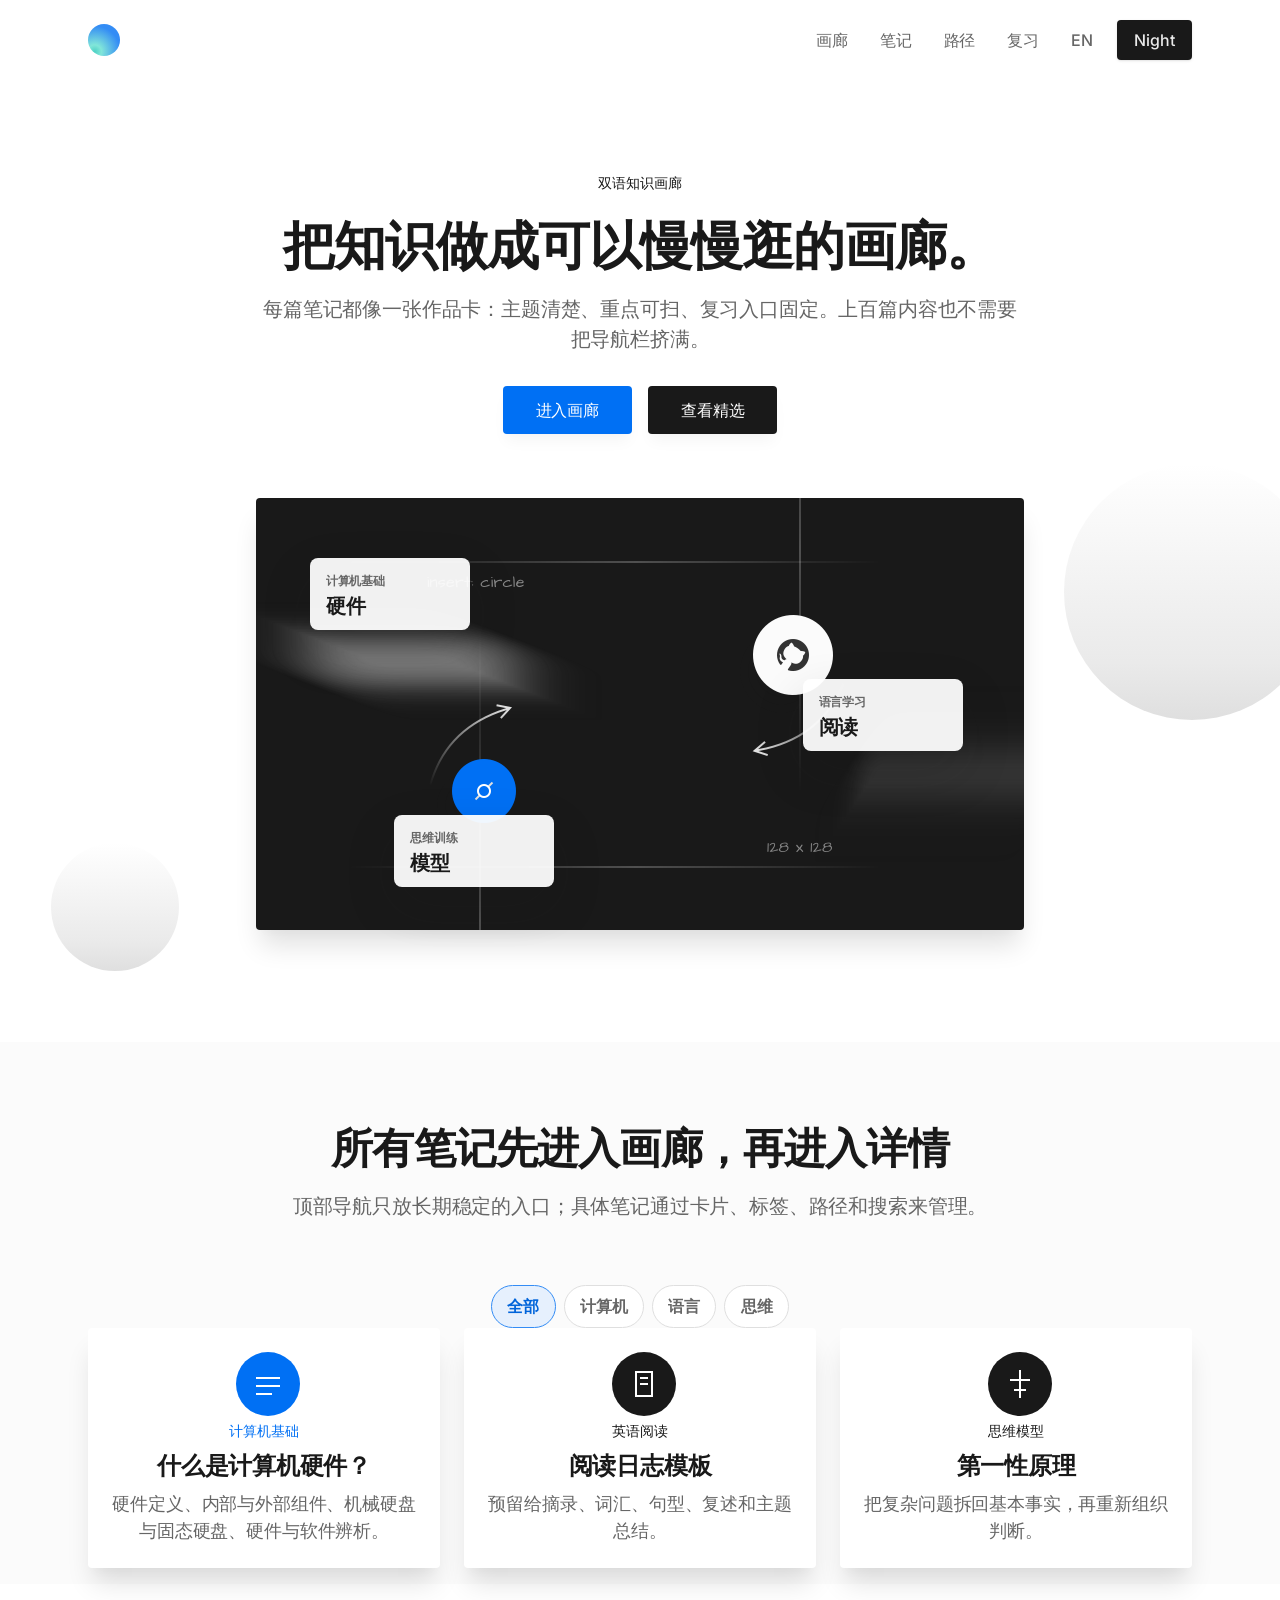
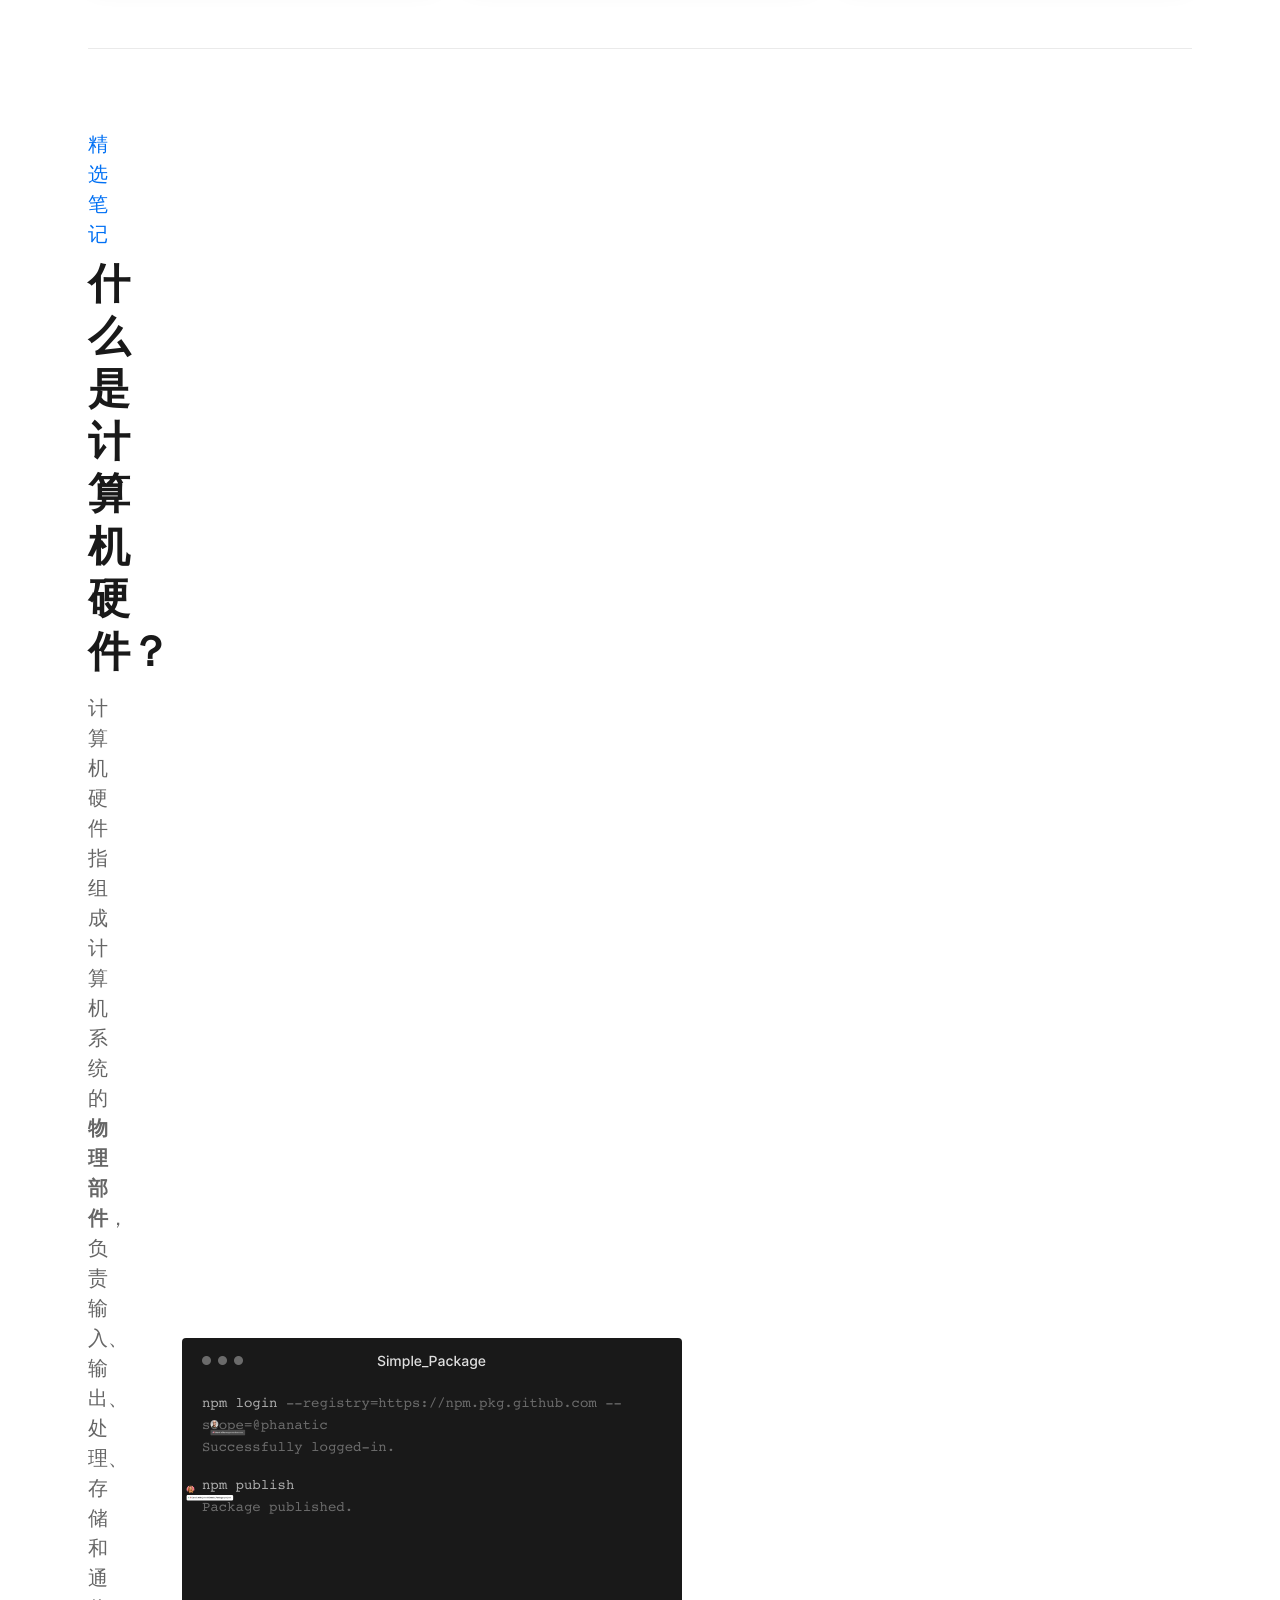
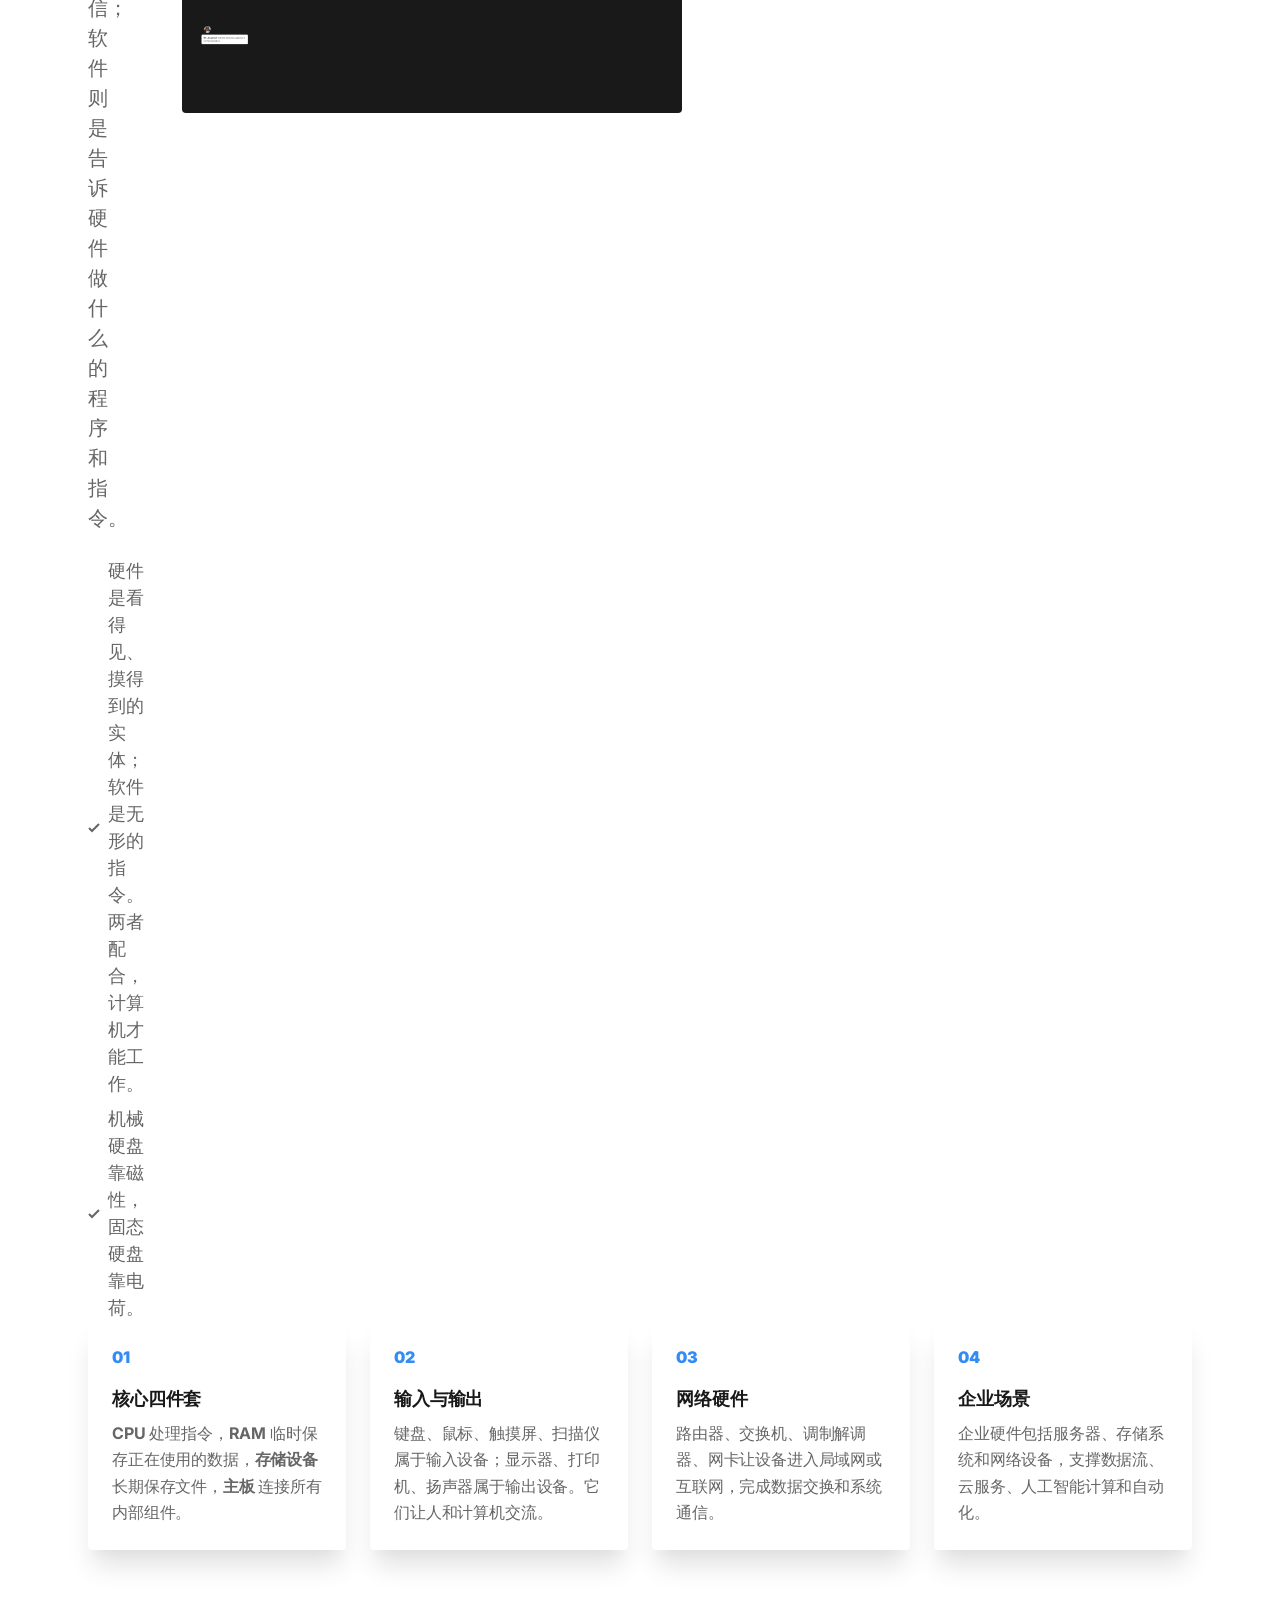
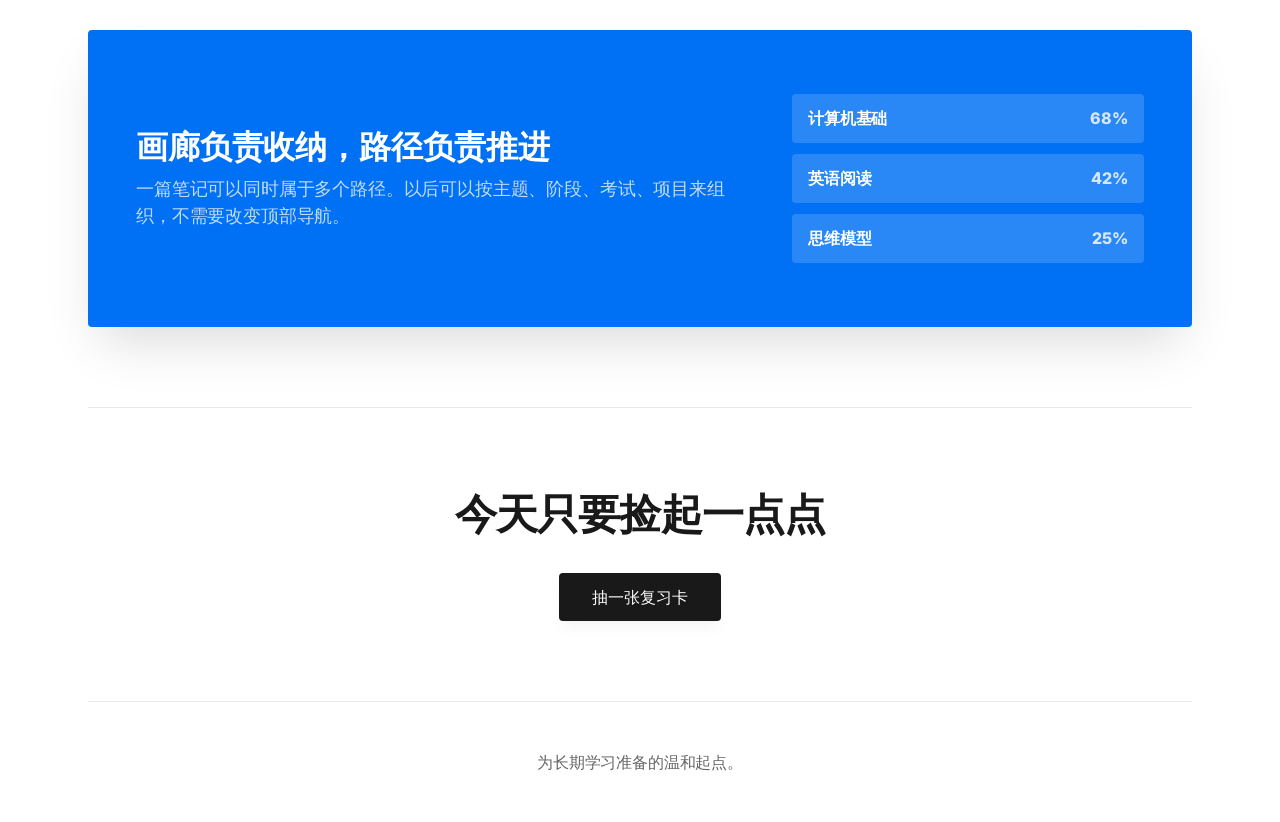
==== index.html @ 2580e34f "Rebuild site with Simple template" ====
<!doctype html>
<html lang="zh-CN">
  <head>
    <meta charset="utf-8" />
    <title>温习小屋 - 知识画廊</title>
    <meta name="viewport" content="width=device-width, initial-scale=1" />
    <meta
      name="description"
      content="温习小屋是一个双语知识画廊，用来整理学习笔记、复习卡片和学习路径。"
    />
    <link href="./css/vendors/aos.css" rel="stylesheet" />
    <link href="./style.css" rel="stylesheet" />
    <link href="./notes.css" rel="stylesheet" />
  </head>

  <body class="font-inter antialiased bg-white text-gray-900 tracking-tight">
    <div class="flex flex-col min-h-screen overflow-hidden supports-[overflow:clip]:overflow-clip">
      <header class="fixed w-full z-30 md:bg-opacity-90 transition duration-300 ease-in-out" x-data="{ top: true }" @scroll.window="top = window.pageYOffset < 10" :class="{ 'bg-white backdrop-blur-sm shadow-lg' : !top }">
        <div class="max-w-6xl mx-auto px-5 sm:px-6">
          <div class="flex items-center justify-between h-16 md:h-20">
            <a class="flex items-center gap-3 shrink-0 mr-4" href="#" aria-label="Study Nook home">
              <svg class="w-8 h-8" viewBox="0 0 32 32" xmlns="http://www.w3.org/2000/svg" aria-hidden="true">
                <defs>
                  <radialGradient cx="21.152%" cy="86.063%" fx="21.152%" fy="86.063%" r="79.941%" id="header-logo">
                    <stop stop-color="#4FD1C5" offset="0%" />
                    <stop stop-color="#81E6D9" offset="25.871%" />
                    <stop stop-color="#338CF5" offset="100%" />
                  </radialGradient>
                </defs>
                <rect width="32" height="32" rx="16" fill="url(#header-logo)" fill-rule="nonzero" />
              </svg>
              <span class="hidden sm:block">
                <strong class="block text-sm font-extrabold leading-tight" data-i18n="brandTitle">温习小屋</strong>
                <em class="block text-xs text-gray-500 not-italic" data-i18n="brandSubtitle">知识画廊</em>
              </span>
            </a>

            <nav class="hidden md:flex md:grow">
              <ul class="flex grow justify-end flex-wrap items-center">
                <li><a class="nav-link" href="#gallery" data-i18n="navGallery">画廊</a></li>
                <li><a class="nav-link" href="#featured-note" data-i18n="navNote">笔记</a></li>
                <li><a class="nav-link" href="#paths" data-i18n="navPaths">路径</a></li>
                <li><a class="nav-link" href="#review" data-i18n="navReview">复习</a></li>
              </ul>
              <ul class="flex justify-end flex-wrap items-center">
                <li><button class="font-medium text-gray-600 hover:text-gray-900 px-4 py-3 transition duration-150 ease-in-out" id="languageToggle" type="button">EN</button></li>
                <li><button class="btn-sm text-gray-200 bg-gray-900 hover:bg-gray-800 ml-2" id="themeToggle" type="button">Night</button></li>
              </ul>
            </nav>

            <div class="flex md:hidden" x-data="{ expanded: false }">
              <button class="hamburger" :class="{ 'active': expanded }" @click.stop="expanded = !expanded" aria-controls="mobile-nav" :aria-expanded="expanded">
                <span class="sr-only">Menu</span>
                <svg class="w-6 h-6 fill-current text-gray-900" viewBox="0 0 24 24" xmlns="http://www.w3.org/2000/svg">
                  <rect y="4" width="24" height="2" />
                  <rect y="11" width="24" height="2" />
                  <rect y="18" width="24" height="2" />
                </svg>
              </button>
              <nav id="mobile-nav" class="absolute top-full h-screen pb-16 z-20 left-0 w-full overflow-scroll bg-white" @click.outside="expanded = false" @keydown.escape.window="expanded = false" x-show="expanded" x-transition x-cloak>
                <ul class="px-5 py-2">
                  <li><a class="flex text-gray-600 hover:text-gray-900 py-2" href="#gallery" data-i18n="navGallery">画廊</a></li>
                  <li><a class="flex text-gray-600 hover:text-gray-900 py-2" href="#featured-note" data-i18n="navNote">笔记</a></li>
                  <li><a class="flex text-gray-600 hover:text-gray-900 py-2" href="#paths" data-i18n="navPaths">路径</a></li>
                  <li><a class="flex text-gray-600 hover:text-gray-900 py-2" href="#review" data-i18n="navReview">复习</a></li>
                  <li class="py-2 my-2 border-t border-gray-200"><button class="flex text-gray-600 hover:text-gray-900 py-2" id="languageToggleMobile" type="button">English</button></li>
                  <li><button class="btn-sm text-gray-200 bg-gray-900 hover:bg-gray-800 w-full my-2" id="themeToggleMobile" type="button">Night</button></li>
                </ul>
              </nav>
            </div>
          </div>
        </div>
      </header>

      <main class="grow">
        <section class="relative">
          <div class="absolute left-1/2 transform -translate-x-1/2 bottom-0 pointer-events-none -z-1" aria-hidden="true">
            <svg width="1360" height="578" viewBox="0 0 1360 578" xmlns="http://www.w3.org/2000/svg">
              <defs>
                <linearGradient x1="50%" y1="0%" x2="50%" y2="100%" id="hero-ill-a">
                  <stop stop-color="#FFF" offset="0%" />
                  <stop stop-color="#EAEAEA" offset="77.402%" />
                  <stop stop-color="#DFDFDF" offset="100%" />
                </linearGradient>
              </defs>
              <g fill="url(#hero-ill-a)" fill-rule="evenodd">
                <circle cx="1232" cy="128" r="128" />
                <circle cx="155" cy="443" r="64" />
              </g>
            </svg>
          </div>

          <div class="max-w-6xl mx-auto px-4 sm:px-6">
            <div class="pt-32 pb-12 md:pt-40 md:pb-20">
              <div class="text-center pb-12 md:pb-16">
                <div class="inline-flex text-sm font-semibold py-1 px-3 m-2 text-teal-600 bg-teal-100 rounded-full mb-4" data-aos="zoom-y-out" data-i18n="eyebrow">双语知识画廊</div>
                <h1 class="h1 mb-4" data-aos="zoom-y-out" data-aos-delay="150" data-i18n="heroTitle">把知识做成可以慢慢逛的画廊。</h1>
                <div class="max-w-3xl mx-auto">
                  <p class="text-xl text-gray-600 mb-8" data-aos="zoom-y-out" data-aos-delay="300" data-i18n="heroText">每篇笔记都像一张作品卡：主题清楚、重点可扫、复习入口固定。上百篇内容也不需要把导航栏挤满。</p>
                  <div class="max-w-xs mx-auto sm:max-w-none sm:flex sm:justify-center" data-aos="zoom-y-out" data-aos-delay="450">
                    <div><a class="btn text-white bg-blue-600 hover:bg-blue-700 w-full mb-4 sm:w-auto sm:mb-0" href="#gallery" data-i18n="startReading">进入画廊</a></div>
                    <div><a class="btn text-white bg-gray-900 hover:bg-gray-800 w-full sm:w-auto sm:ml-4" href="#featured-note" data-i18n="seeFeatured">查看精选</a></div>
                  </div>
                </div>
              </div>

              <div class="relative flex justify-center mb-8" data-aos="zoom-y-out" data-aos-delay="600">
                <div class="simple-note-board">
                  <img class="mx-auto rounded shadow-xl" src="./images/hero-image-01.png" width="768" height="432" alt="Simple template preview" />
                  <div class="simple-note-card card-a">
                    <span data-i18n="sceneOneKind">计算机基础</span>
                    <strong data-i18n="sceneOneTitle">硬件</strong>
                  </div>
                  <div class="simple-note-card card-b">
                    <span data-i18n="sceneTwoKind">语言学习</span>
                    <strong data-i18n="sceneTwoTitle">阅读</strong>
                  </div>
                  <div class="simple-note-card card-c">
                    <span data-i18n="sceneThreeKind">思维训练</span>
                    <strong data-i18n="sceneThreeTitle">模型</strong>
                  </div>
                </div>
              </div>
            </div>
          </div>
        </section>

        <section class="relative" id="gallery">
          <div class="absolute inset-0 bg-gray-100 pointer-events-none mb-16" aria-hidden="true"></div>
          <div class="relative max-w-6xl mx-auto px-4 sm:px-6">
            <div class="py-12 md:py-20">
              <div class="max-w-3xl mx-auto text-center pb-12 md:pb-16">
                <h2 class="h2 mb-4" data-i18n="galleryTitle">所有笔记先进入画廊，再进入详情</h2>
                <p class="text-xl text-gray-600" data-i18n="galleryText">顶部导航只放长期稳定的入口；具体笔记通过卡片、标签、路径和搜索来管理。</p>
              </div>

              <div class="flex flex-wrap justify-center gap-2 mb-10">
                <button class="filter-chip active" type="button" data-filter="all" data-i18n="filterAll">全部</button>
                <button class="filter-chip" type="button" data-filter="computer" data-i18n="filterComputer">计算机</button>
                <button class="filter-chip" type="button" data-filter="language" data-i18n="filterLanguage">语言</button>
                <button class="filter-chip" type="button" data-filter="thinking" data-i18n="filterThinking">思维</button>
              </div>

              <div class="max-w-sm mx-auto grid gap-6 md:grid-cols-3 lg:grid-cols-3 items-start md:max-w-2xl lg:max-w-none">
                <a class="relative flex flex-col items-center p-6 bg-white rounded shadow-xl note-card" href="#featured-note" data-category="computer">
                  <div class="w-16 h-16 p-1 -mt-1 mb-2">
                    <svg class="w-16 h-16" viewBox="0 0 64 64" xmlns="http://www.w3.org/2000/svg"><rect class="fill-current text-blue-600" width="64" height="64" rx="32"/><path class="stroke-current text-white" d="M20 26h24M20 34h24M20 42h16" stroke-width="2" fill="none"/></svg>
                  </div>
                  <span class="text-sm font-semibold text-blue-600 mb-2" data-i18n="cardHardwareKind">计算机基础</span>
                  <h3 class="h4 mb-2 text-center" data-i18n="cardHardwareTitle">什么是计算机硬件？</h3>
                  <p class="text-lg text-gray-600 text-center" data-i18n="cardHardwareText">硬件定义、内部与外部组件、机械硬盘与固态硬盘、硬件与软件辨析。</p>
                </a>

                <article class="relative flex flex-col items-center p-6 bg-white rounded shadow-xl note-card" data-category="language">
                  <div class="w-16 h-16 p-1 -mt-1 mb-2">
                    <svg class="w-16 h-16" viewBox="0 0 64 64" xmlns="http://www.w3.org/2000/svg"><rect class="fill-current text-teal-500" width="64" height="64" rx="32"/><path class="stroke-current text-white" d="M24 20h16v24H24zM28 26h8M28 32h8" stroke-width="2" fill="none"/></svg>
                  </div>
                  <span class="text-sm font-semibold text-teal-600 mb-2" data-i18n="cardReadingKind">英语阅读</span>
                  <h3 class="h4 mb-2 text-center" data-i18n="cardReadingTitle">阅读日志模板</h3>
                  <p class="text-lg text-gray-600 text-center" data-i18n="cardReadingText">预留给摘录、词汇、句型、复述和主题总结。</p>
                </article>

                <article class="relative flex flex-col items-center p-6 bg-white rounded shadow-xl note-card" data-category="thinking">
                  <div class="w-16 h-16 p-1 -mt-1 mb-2">
                    <svg class="w-16 h-16" viewBox="0 0 64 64" xmlns="http://www.w3.org/2000/svg"><rect class="fill-current text-blue-800" width="64" height="64" rx="32"/><path class="stroke-current text-white" d="M32 18v28M22 28h20M26 38h12" stroke-width="2" fill="none"/></svg>
                  </div>
                  <span class="text-sm font-semibold text-blue-700 mb-2" data-i18n="cardThinkingKind">思维模型</span>
                  <h3 class="h4 mb-2 text-center" data-i18n="cardThinkingTitle">第一性原理</h3>
                  <p class="text-lg text-gray-600 text-center" data-i18n="cardThinkingText">把复杂问题拆回基本事实，再重新组织判断。</p>
                </article>
              </div>
            </div>
          </div>
        </section>

        <section id="featured-note">
          <div class="max-w-6xl mx-auto px-4 sm:px-6">
            <div class="py-12 md:py-20 border-t border-gray-200">
              <div class="md:grid md:grid-cols-12 md:gap-6 items-center">
                <div class="max-w-xl md:max-w-none md:w-full mx-auto md:col-span-6 lg:col-span-5 mb-8 md:mb-0">
                  <div class="md:pr-4 lg:pr-12 xl:pr-16">
                    <div class="text-xl font-semibold text-blue-600 mb-2" data-i18n="featuredEyebrow">精选笔记</div>
                    <h2 class="h2 mb-4" data-i18n="hardwareTitle">什么是计算机硬件？</h2>
                    <p class="text-xl text-gray-600 mb-6" data-i18n-html="summaryText">计算机硬件指组成计算机系统的<strong>物理部件</strong>，负责输入、输出、处理、存储和通信；软件则是告诉硬件做什么的程序和指令。</p>
                    <ul class="text-lg text-gray-600 -mb-2">
                      <li class="flex items-center mb-2"><svg class="w-3 h-3 fill-current text-teal-500 mr-2 shrink-0" viewBox="0 0 12 12"><path d="M10.28 2.28L4 8.56 1.72 6.28.3 7.7 4 11.4 11.7 3.7z"/></svg><span data-i18n="summaryLine">硬件是看得见、摸得到的实体；软件是无形的指令。</span></li>
                      <li class="flex items-center mb-2"><svg class="w-3 h-3 fill-current text-teal-500 mr-2 shrink-0" viewBox="0 0 12 12"><path d="M10.28 2.28L4 8.56 1.72 6.28.3 7.7 4 11.4 11.7 3.7z"/></svg><span data-i18n="magnetTip">机械硬盘靠磁性，固态硬盘靠电荷。</span></li>
                    </ul>
                  </div>
                </div>
                <div class="max-w-xl md:max-w-none md:w-full mx-auto md:col-span-6 lg:col-span-7">
                  <div class="relative flex flex-col text-center lg:text-right">
                    <img class="md:max-w-none mx-auto rounded" src="./images/features-home-bg-01.png" width="500" height="375" alt="Features bg" />
                    <img class="md:max-w-none absolute w-full left-0 transform animate-float" src="./images/features-home-element-01.png" width="500" height="147" alt="Element 01" style="top:22%" />
                    <img class="md:max-w-none absolute w-full left-0 transform animate-float animation-delay-500" src="./images/features-home-element-02.png" width="500" height="158" alt="Element 02" style="top:39%" />
                    <img class="md:max-w-none absolute w-full left-0 bottom-0 transform animate-float animation-delay-1000" src="./images/features-home-element-03.png" width="500" height="167" alt="Element 03" style="top:77%" />
                  </div>
                </div>
              </div>

              <div class="grid gap-6 md:grid-cols-2 lg:grid-cols-4 mt-16">
                <div class="review-card"><span>01</span><h3 data-i18n="coreTitle">核心四件套</h3><p data-i18n-html="coreText"><strong>CPU</strong> 处理指令，<strong>RAM</strong> 临时保存正在使用的数据，<strong>存储设备</strong> 长期保存文件，<strong>主板</strong> 连接所有内部组件。</p></div>
                <div class="review-card"><span>02</span><h3 data-i18n="inputTitle">输入与输出</h3><p data-i18n="inputText">键盘、鼠标、触摸屏、扫描仪属于输入设备；显示器、打印机、扬声器属于输出设备。</p></div>
                <div class="review-card"><span>03</span><h3 data-i18n="networkTitle">网络硬件</h3><p data-i18n="networkText">路由器、交换机、调制解调器、网卡让设备进入局域网或互联网。</p></div>
                <div class="review-card"><span>04</span><h3 data-i18n="businessTitle">企业场景</h3><p data-i18n="businessText">服务器、存储系统和网络设备支撑数据流、云服务和自动化。</p></div>
              </div>
            </div>
          </div>
        </section>

        <section id="paths">
          <div class="max-w-6xl mx-auto px-4 sm:px-6">
            <div class="pb-12 md:pb-20">
              <div class="bg-blue-600 rounded py-10 px-8 md:py-16 md:px-12 shadow-2xl" data-aos="zoom-y-out">
                <div class="flex flex-col lg:flex-row justify-between items-center">
                  <div class="mb-6 lg:mr-16 lg:mb-0 text-center lg:text-left">
                    <h3 class="h3 text-white mb-2" data-i18n="pathsTitle">画廊负责收纳，路径负责推进</h3>
                    <p class="text-white text-lg opacity-75" data-i18n="pathsText">一篇笔记可以同时属于多个路径。以后可以按主题、阶段、考试、项目来组织。</p>
                  </div>
                  <div class="path-panel">
                    <div><strong data-i18n="pathOne">计算机基础</strong><em>68%</em></div>
                    <div><strong data-i18n="pathTwo">英语阅读</strong><em>42%</em></div>
                    <div><strong data-i18n="pathThree">思维模型</strong><em>25%</em></div>
                  </div>
                </div>
              </div>
            </div>
          </div>
        </section>

        <section id="review">
          <div class="max-w-6xl mx-auto px-4 sm:px-6">
            <div class="py-12 md:py-20 border-t border-gray-200 text-center">
              <h2 class="h2 mb-4" data-i18n="reviewTitle">今天只要捡起一点点</h2>
              <p class="text-xl text-gray-600 mb-8 min-h-8" id="reviewPrompt"></p>
              <button class="btn text-white bg-gray-900 hover:bg-gray-800" id="reviewButton" type="button" data-i18n="reviewButton">抽一张复习卡</button>
            </div>
          </div>
        </section>
      </main>

      <footer>
        <div class="max-w-6xl mx-auto px-4 sm:px-6">
          <div class="py-8 md:py-12 border-t border-gray-200 text-center text-gray-600">
            <span data-i18n="footerText">为长期学习准备的温和起点。</span>
          </div>
        </div>
      </footer>
    </div>

    <script src="./js/vendors/alpinejs.min.js" defer></script>
    <script src="./js/vendors/aos.js"></script>
    <script src="./js/main.js"></script>
    <script src="./app.js"></script>
  </body>
</html>
---- style.css ----
@import url('https://fonts.googleapis.com/css2?family=Inter:wght@400;500;700;800;900&display=fallback');

/*
! tailwindcss v3.2.6 | MIT License | https://tailwindcss.com
*/

/*
1. Prevent padding and border from affecting element width. (https://github.com/mozdevs/cssremedy/issues/4)
2. Allow adding a border to an element by just adding a border-width. (https://github.com/tailwindcss/tailwindcss/pull/116)
*/

*,
::before,
::after {
  box-sizing: border-box;
  /* 1 */
  border-width: 0;
  /* 2 */
  border-style: solid;
  /* 2 */
  border-color: #EAEAEA;
  /* 2 */
}

::before,
::after {
  --tw-content: '';
}

/*
1. Use a consistent sensible line-height in all browsers.
2. Prevent adjustments of font size after orientation changes in iOS.
3. Use a more readable tab size.
4. Use the user's configured `sans` font-family by default.
5. Use the user's configured `sans` font-feature-settings by default.
*/

html {
  line-height: 1.5;
  /* 1 */
  -webkit-text-size-adjust: 100%;
  /* 2 */
  -moz-tab-size: 4;
  /* 3 */
  -o-tab-size: 4;
     tab-size: 4;
  /* 3 */
  font-family: ui-sans-serif, system-ui, -apple-system, BlinkMacSystemFont, "Segoe UI", Roboto, "Helvetica Neue", Arial, "Noto Sans", sans-serif, "Apple Color Emoji", "Segoe UI Emoji", "Segoe UI Symbol", "Noto Color Emoji";
  /* 4 */
  font-feature-settings: normal;
  /* 5 */
}

/*
1. Remove the margin in all browsers.
2. Inherit line-height from `html` so users can set them as a class directly on the `html` element.
*/

body {
  margin: 0;
  /* 1 */
  line-height: inherit;
  /* 2 */
}

/*
1. Add the correct height in Firefox.
2. Correct the inheritance of border color in Firefox. (https://bugzilla.mozilla.org/show_bug.cgi?id=190655)
3. Ensure horizontal rules are visible by default.
*/

hr {
  height: 0;
  /* 1 */
  color: inherit;
  /* 2 */
  border-top-width: 1px;
  /* 3 */
}

/*
Add the correct text decoration in Chrome, Edge, and Safari.
*/

abbr:where([title]) {
  -webkit-text-decoration: underline dotted;
          text-decoration: underline dotted;
}

/*
Remove the default font size and weight for headings.
*/

h1,
h2,
h3,
h4,
h5,
h6 {
  font-size: inherit;
  font-weight: inherit;
}

/*
Reset links to optimize for opt-in styling instead of opt-out.
*/

a {
  color: inherit;
  text-decoration: inherit;
}

/*
Add the correct font weight in Edge and Safari.
*/

b,
strong {
  font-weight: bolder;
}

/*
1. Use the user's configured `mono` font family by default.
2. Correct the odd `em` font sizing in all browsers.
*/

code,
kbd,
samp,
pre {
  font-family: ui-monospace, SFMono-Regular, Menlo, Monaco, Consolas, "Liberation Mono", "Courier New", monospace;
  /* 1 */
  font-size: 1em;
  /* 2 */
}

/*
Add the correct font size in all browsers.
*/

small {
  font-size: 80%;
}

/*
Prevent `sub` and `sup` elements from affecting the line height in all browsers.
*/

sub,
sup {
  font-size: 75%;
  line-height: 0;
  position: relative;
  vertical-align: baseline;
}

sub {
  bottom: -0.25em;
}

sup {
  top: -0.5em;
}

/*
1. Remove text indentation from table contents in Chrome and Safari. (https://bugs.chromium.org/p/chromium/issues/detail?id=999088, https://bugs.webkit.org/show_bug.cgi?id=201297)
2. Correct table border color inheritance in all Chrome and Safari. (https://bugs.chromium.org/p/chromium/issues/detail?id=935729, https://bugs.webkit.org/show_bug.cgi?id=195016)
3. Remove gaps between table borders by default.
*/

table {
  text-indent: 0;
  /* 1 */
  border-color: inherit;
  /* 2 */
  border-collapse: collapse;
  /* 3 */
}

/*
1. Change the font styles in all browsers.
2. Remove the margin in Firefox and Safari.
3. Remove default padding in all browsers.
*/

button,
input,
optgroup,
select,
textarea {
  font-family: inherit;
  /* 1 */
  font-size: 100%;
  /* 1 */
  font-weight: inherit;
  /* 1 */
  line-height: inherit;
  /* 1 */
  color: inherit;
  /* 1 */
  margin: 0;
  /* 2 */
  padding: 0;
  /* 3 */
}

/*
Remove the inheritance of text transform in Edge and Firefox.
*/

button,
select {
  text-transform: none;
}

/*
1. Correct the inability to style clickable types in iOS and Safari.
2. Remove default button styles.
*/

button,
[type='button'],
[type='reset'],
[type='submit'] {
  -webkit-appearance: button;
  /* 1 */
  background-color: transparent;
  /* 2 */
  background-image: none;
  /* 2 */
}

/*
Use the modern Firefox focus style for all focusable elements.
*/

:-moz-focusring {
  outline: auto;
}

/*
Remove the additional `:invalid` styles in Firefox. (https://github.com/mozilla/gecko-dev/blob/2f9eacd9d3d995c937b4251a5557d95d494c9be1/layout/style/res/forms.css#L728-L737)
*/

:-moz-ui-invalid {
  box-shadow: none;
}

/*
Add the correct vertical alignment in Chrome and Firefox.
*/

progress {
  vertical-align: baseline;
}

/*
Correct the cursor style of increment and decrement buttons in Safari.
*/

::-webkit-inner-spin-button,
::-webkit-outer-spin-button {
  height: auto;
}

/*
1. Correct the odd appearance in Chrome and Safari.
2. Correct the outline style in Safari.
*/

[type='search'] {
  -webkit-appearance: textfield;
  /* 1 */
  outline-offset: -2px;
  /* 2 */
}

/*
Remove the inner padding in Chrome and Safari on macOS.
*/

::-webkit-search-decoration {
  -webkit-appearance: none;
}

/*
1. Correct the inability to style clickable types in iOS and Safari.
2. Change font properties to `inherit` in Safari.
*/

::-webkit-file-upload-button {
  -webkit-appearance: button;
  /* 1 */
  font: inherit;
  /* 2 */
}

/*
Add the correct display in Chrome and Safari.
*/

summary {
  display: list-item;
}

/*
Removes the default spacing and border for appropriate elements.
*/

blockquote,
dl,
dd,
h1,
h2,
h3,
h4,
h5,
h6,
hr,
figure,
p,
pre {
  margin: 0;
}

fieldset {
  margin: 0;
  padding: 0;
}

legend {
  padding: 0;
}

ol,
ul,
menu {
  list-style: none;
  margin: 0;
  padding: 0;
}

/*
Prevent resizing textareas horizontally by default.
*/

textarea {
  resize: vertical;
}

/*
1. Reset the default placeholder opacity in Firefox. (https://github.com/tailwindlabs/tailwindcss/issues/3300)
2. Set the default placeholder color to the user's configured gray 400 color.
*/

input::-moz-placeholder, textarea::-moz-placeholder {
  opacity: 1;
  /* 1 */
  color: #999999;
  /* 2 */
}

input::placeholder,
textarea::placeholder {
  opacity: 1;
  /* 1 */
  color: #999999;
  /* 2 */
}

/*
Set the default cursor for buttons.
*/

button,
[role="button"] {
  cursor: pointer;
}

/*
Make sure disabled buttons don't get the pointer cursor.
*/

:disabled {
  cursor: default;
}

/*
1. Make replaced elements `display: block` by default. (https://github.com/mozdevs/cssremedy/issues/14)
2. Add `vertical-align: middle` to align replaced elements more sensibly by default. (https://github.com/jensimmons/cssremedy/issues/14#issuecomment-634934210)
   This can trigger a poorly considered lint error in some tools but is included by design.
*/

img,
svg,
video,
canvas,
audio,
iframe,
embed,
object {
  display: block;
  /* 1 */
  vertical-align: middle;
  /* 2 */
}

/*
Constrain images and videos to the parent width and preserve their intrinsic aspect ratio. (https://github.com/mozdevs/cssremedy/issues/14)
*/

img,
video {
  max-width: 100%;
  height: auto;
}

/* Make elements with the HTML hidden attribute stay hidden by default */

[hidden] {
  display: none;
}

[type='text'],[type='email'],[type='url'],[type='password'],[type='number'],[type='date'],[type='datetime-local'],[type='month'],[type='search'],[type='tel'],[type='time'],[type='week'],[multiple],textarea,select{
  -webkit-appearance: none;
     -moz-appearance: none;
          appearance: none;
  background-color: #fff;
  border-color: #7F7F7F;
  border-width: 1px;
  border-radius: 0px;
  padding-top: 0.5rem;
  padding-right: 0.75rem;
  padding-bottom: 0.5rem;
  padding-left: 0.75rem;
  font-size: 1rem;
  line-height: 1.5rem;
  --tw-shadow: 0 0 #0000;
}

[type='text']:focus, [type='email']:focus, [type='url']:focus, [type='password']:focus, [type='number']:focus, [type='date']:focus, [type='datetime-local']:focus, [type='month']:focus, [type='search']:focus, [type='tel']:focus, [type='time']:focus, [type='week']:focus, [multiple]:focus, textarea:focus, select:focus{
  outline: 2px solid transparent;
  outline-offset: 2px;
  --tw-ring-inset: var(--tw-empty,/*!*/ /*!*/);
  --tw-ring-offset-width: 0px;
  --tw-ring-offset-color: #fff;
  --tw-ring-color: #0070F4;
  --tw-ring-offset-shadow: var(--tw-ring-inset) 0 0 0 var(--tw-ring-offset-width) var(--tw-ring-offset-color);
  --tw-ring-shadow: var(--tw-ring-inset) 0 0 0 calc(1px + var(--tw-ring-offset-width)) var(--tw-ring-color);
  box-shadow: var(--tw-ring-offset-shadow), var(--tw-ring-shadow), var(--tw-shadow);
  border-color: #0070F4;
}

input::-moz-placeholder, textarea::-moz-placeholder{
  color: #7F7F7F;
  opacity: 1;
}

input::placeholder,textarea::placeholder{
  color: #7F7F7F;
  opacity: 1;
}

::-webkit-datetime-edit-fields-wrapper{
  padding: 0;
}

::-webkit-date-and-time-value{
  min-height: 1.5em;
}

::-webkit-datetime-edit,::-webkit-datetime-edit-year-field,::-webkit-datetime-edit-month-field,::-webkit-datetime-edit-day-field,::-webkit-datetime-edit-hour-field,::-webkit-datetime-edit-minute-field,::-webkit-datetime-edit-second-field,::-webkit-datetime-edit-millisecond-field,::-webkit-datetime-edit-meridiem-field{
  padding-top: 0;
  padding-bottom: 0;
}

select{
  background-image: url("data:image/svg+xml,%3csvg xmlns='http://www.w3.org/2000/svg' fill='none' viewBox='0 0 20 20'%3e%3cpath stroke='%237F7F7F' stroke-linecap='round' stroke-linejoin='round' stroke-width='1.5' d='M6 8l4 4 4-4'/%3e%3c/svg%3e");
  background-position: right 0.5rem center;
  background-repeat: no-repeat;
  background-size: 1.5em 1.5em;
  padding-right: 2.5rem;
  -webkit-print-color-adjust: exact;
          print-color-adjust: exact;
}

[multiple]{
  background-image: initial;
  background-position: initial;
  background-repeat: unset;
  background-size: initial;
  padding-right: 0.75rem;
  -webkit-print-color-adjust: unset;
          print-color-adjust: unset;
}

[type='checkbox'],[type='radio']{
  -webkit-appearance: none;
     -moz-appearance: none;
          appearance: none;
  padding: 0;
  -webkit-print-color-adjust: exact;
          print-color-adjust: exact;
  display: inline-block;
  vertical-align: middle;
  background-origin: border-box;
  -webkit-user-select: none;
     -moz-user-select: none;
          user-select: none;
  flex-shrink: 0;
  height: 1rem;
  width: 1rem;
  color: #0070F4;
  background-color: #fff;
  border-color: #7F7F7F;
  border-width: 1px;
  --tw-shadow: 0 0 #0000;
}

[type='checkbox']{
  border-radius: 0px;
}

[type='radio']{
  border-radius: 100%;
}

[type='checkbox']:focus,[type='radio']:focus{
  outline: 2px solid transparent;
  outline-offset: 2px;
  --tw-ring-inset: var(--tw-empty,/*!*/ /*!*/);
  --tw-ring-offset-width: 2px;
  --tw-ring-offset-color: #fff;
  --tw-ring-color: #0070F4;
  --tw-ring-offset-shadow: var(--tw-ring-inset) 0 0 0 var(--tw-ring-offset-width) var(--tw-ring-offset-color);
  --tw-ring-shadow: var(--tw-ring-inset) 0 0 0 calc(2px + var(--tw-ring-offset-width)) var(--tw-ring-color);
  box-shadow: var(--tw-ring-offset-shadow), var(--tw-ring-shadow), var(--tw-shadow);
}

[type='checkbox']:checked,[type='radio']:checked{
  border-color: transparent;
  background-color: currentColor;
  background-size: 100% 100%;
  background-position: center;
  background-repeat: no-repeat;
}

[type='checkbox']:checked{
  background-image: url("data:image/svg+xml,%3csvg viewBox='0 0 16 16' fill='white' xmlns='http://www.w3.org/2000/svg'%3e%3cpath d='M12.207 4.793a1 1 0 010 1.414l-5 5a1 1 0 01-1.414 0l-2-2a1 1 0 011.414-1.414L6.5 9.086l4.293-4.293a1 1 0 011.414 0z'/%3e%3c/svg%3e");
}

[type='radio']:checked{
  background-image: url("data:image/svg+xml,%3csvg viewBox='0 0 16 16' fill='white' xmlns='http://www.w3.org/2000/svg'%3e%3ccircle cx='8' cy='8' r='3'/%3e%3c/svg%3e");
}

[type='checkbox']:checked:hover,[type='checkbox']:checked:focus,[type='radio']:checked:hover,[type='radio']:checked:focus{
  border-color: transparent;
  background-color: currentColor;
}

[type='checkbox']:indeterminate{
  background-image: url("data:image/svg+xml,%3csvg xmlns='http://www.w3.org/2000/svg' fill='none' viewBox='0 0 16 16'%3e%3cpath stroke='white' stroke-linecap='round' stroke-linejoin='round' stroke-width='2' d='M4 8h8'/%3e%3c/svg%3e");
  border-color: transparent;
  background-color: currentColor;
  background-size: 100% 100%;
  background-position: center;
  background-repeat: no-repeat;
}

[type='checkbox']:indeterminate:hover,[type='checkbox']:indeterminate:focus{
  border-color: transparent;
  background-color: currentColor;
}

[type='file']{
  background: unset;
  border-color: inherit;
  border-width: 0;
  border-radius: 0;
  padding: 0;
  font-size: unset;
  line-height: inherit;
}

[type='file']:focus{
  outline: 1px solid ButtonText;
  outline: 1px auto -webkit-focus-ring-color;
}

*, ::before, ::after{
  --tw-border-spacing-x: 0;
  --tw-border-spacing-y: 0;
  --tw-translate-x: 0;
  --tw-translate-y: 0;
  --tw-rotate: 0;
  --tw-skew-x: 0;
  --tw-skew-y: 0;
  --tw-scale-x: 1;
  --tw-scale-y: 1;
  --tw-pan-x:  ;
  --tw-pan-y:  ;
  --tw-pinch-zoom:  ;
  --tw-scroll-snap-strictness: proximity;
  --tw-ordinal:  ;
  --tw-slashed-zero:  ;
  --tw-numeric-figure:  ;
  --tw-numeric-spacing:  ;
  --tw-numeric-fraction:  ;
  --tw-ring-inset:  ;
  --tw-ring-offset-width: 0px;
  --tw-ring-offset-color: #fff;
  --tw-ring-color: rgb(51 140 245 / 0.5);
  --tw-ring-offset-shadow: 0 0 #0000;
  --tw-ring-shadow: 0 0 #0000;
  --tw-shadow: 0 0 #0000;
  --tw-shadow-colored: 0 0 #0000;
  --tw-blur:  ;
  --tw-brightness:  ;
  --tw-contrast:  ;
  --tw-grayscale:  ;
  --tw-hue-rotate:  ;
  --tw-invert:  ;
  --tw-saturate:  ;
  --tw-sepia:  ;
  --tw-drop-shadow:  ;
  --tw-backdrop-blur:  ;
  --tw-backdrop-brightness:  ;
  --tw-backdrop-contrast:  ;
  --tw-backdrop-grayscale:  ;
  --tw-backdrop-hue-rotate:  ;
  --tw-backdrop-invert:  ;
  --tw-backdrop-opacity:  ;
  --tw-backdrop-saturate:  ;
  --tw-backdrop-sepia:  ;
}

::backdrop{
  --tw-border-spacing-x: 0;
  --tw-border-spacing-y: 0;
  --tw-translate-x: 0;
  --tw-translate-y: 0;
  --tw-rotate: 0;
  --tw-skew-x: 0;
  --tw-skew-y: 0;
  --tw-scale-x: 1;
  --tw-scale-y: 1;
  --tw-pan-x:  ;
  --tw-pan-y:  ;
  --tw-pinch-zoom:  ;
  --tw-scroll-snap-strictness: proximity;
  --tw-ordinal:  ;
  --tw-slashed-zero:  ;
  --tw-numeric-figure:  ;
  --tw-numeric-spacing:  ;
  --tw-numeric-fraction:  ;
  --tw-ring-inset:  ;
  --tw-ring-offset-width: 0px;
  --tw-ring-offset-color: #fff;
  --tw-ring-color: rgb(51 140 245 / 0.5);
  --tw-ring-offset-shadow: 0 0 #0000;
  --tw-ring-shadow: 0 0 #0000;
  --tw-shadow: 0 0 #0000;
  --tw-shadow-colored: 0 0 #0000;
  --tw-blur:  ;
  --tw-brightness:  ;
  --tw-contrast:  ;
  --tw-grayscale:  ;
  --tw-hue-rotate:  ;
  --tw-invert:  ;
  --tw-saturate:  ;
  --tw-sepia:  ;
  --tw-drop-shadow:  ;
  --tw-backdrop-blur:  ;
  --tw-backdrop-brightness:  ;
  --tw-backdrop-contrast:  ;
  --tw-backdrop-grayscale:  ;
  --tw-backdrop-hue-rotate:  ;
  --tw-backdrop-invert:  ;
  --tw-backdrop-opacity:  ;
  --tw-backdrop-saturate:  ;
  --tw-backdrop-sepia:  ;
}

.container{
  width: 100%;
}

@media (min-width: 640px){
  .container{
    max-width: 640px;
  }
}

@media (min-width: 768px){
  .container{
    max-width: 768px;
  }
}

@media (min-width: 1024px){
  .container{
    max-width: 1024px;
  }
}

@media (min-width: 1280px){
  .container{
    max-width: 1280px;
  }
}

@media (min-width: 1536px){
  .container{
    max-width: 1536px;
  }
}

.form-input,.form-textarea,.form-select,.form-multiselect{
  -webkit-appearance: none;
     -moz-appearance: none;
          appearance: none;
  background-color: #fff;
  border-color: #7F7F7F;
  border-width: 1px;
  border-radius: 0px;
  padding-top: 0.5rem;
  padding-right: 0.75rem;
  padding-bottom: 0.5rem;
  padding-left: 0.75rem;
  font-size: 1rem;
  line-height: 1.5rem;
  --tw-shadow: 0 0 #0000;
}

.form-input:focus, .form-textarea:focus, .form-select:focus, .form-multiselect:focus{
  outline: 2px solid transparent;
  outline-offset: 2px;
  --tw-ring-inset: var(--tw-empty,/*!*/ /*!*/);
  --tw-ring-offset-width: 0px;
  --tw-ring-offset-color: #fff;
  --tw-ring-color: #0070F4;
  --tw-ring-offset-shadow: var(--tw-ring-inset) 0 0 0 var(--tw-ring-offset-width) var(--tw-ring-offset-color);
  --tw-ring-shadow: var(--tw-ring-inset) 0 0 0 calc(1px + var(--tw-ring-offset-width)) var(--tw-ring-color);
  box-shadow: var(--tw-ring-offset-shadow), var(--tw-ring-shadow), var(--tw-shadow);
  border-color: #0070F4;
}

.form-input::-moz-placeholder, .form-textarea::-moz-placeholder{
  color: #7F7F7F;
  opacity: 1;
}

.form-input::placeholder,.form-textarea::placeholder{
  color: #7F7F7F;
  opacity: 1;
}

.form-input::-webkit-datetime-edit-fields-wrapper{
  padding: 0;
}

.form-input::-webkit-date-and-time-value{
  min-height: 1.5em;
}

.form-input::-webkit-datetime-edit,.form-input::-webkit-datetime-edit-year-field,.form-input::-webkit-datetime-edit-month-field,.form-input::-webkit-datetime-edit-day-field,.form-input::-webkit-datetime-edit-hour-field,.form-input::-webkit-datetime-edit-minute-field,.form-input::-webkit-datetime-edit-second-field,.form-input::-webkit-datetime-edit-millisecond-field,.form-input::-webkit-datetime-edit-meridiem-field{
  padding-top: 0;
  padding-bottom: 0;
}

.form-select{
  background-image: url("data:image/svg+xml,%3csvg xmlns='http://www.w3.org/2000/svg' fill='none' viewBox='0 0 20 20'%3e%3cpath stroke='%237F7F7F' stroke-linecap='round' stroke-linejoin='round' stroke-width='1.5' d='M6 8l4 4 4-4'/%3e%3c/svg%3e");
  background-position: right 0.5rem center;
  background-repeat: no-repeat;
  background-size: 1.5em 1.5em;
  padding-right: 2.5rem;
  -webkit-print-color-adjust: exact;
          print-color-adjust: exact;
}

.form-checkbox,.form-radio{
  -webkit-appearance: none;
     -moz-appearance: none;
          appearance: none;
  padding: 0;
  -webkit-print-color-adjust: exact;
          print-color-adjust: exact;
  display: inline-block;
  vertical-align: middle;
  background-origin: border-box;
  -webkit-user-select: none;
     -moz-user-select: none;
          user-select: none;
  flex-shrink: 0;
  height: 1rem;
  width: 1rem;
  color: #0070F4;
  background-color: #fff;
  border-color: #7F7F7F;
  border-width: 1px;
  --tw-shadow: 0 0 #0000;
}

.form-checkbox{
  border-radius: 0px;
}

.form-radio{
  border-radius: 100%;
}

.form-checkbox:focus,.form-radio:focus{
  outline: 2px solid transparent;
  outline-offset: 2px;
  --tw-ring-inset: var(--tw-empty,/*!*/ /*!*/);
  --tw-ring-offset-width: 2px;
  --tw-ring-offset-color: #fff;
  --tw-ring-color: #0070F4;
  --tw-ring-offset-shadow: var(--tw-ring-inset) 0 0 0 var(--tw-ring-offset-width) var(--tw-ring-offset-color);
  --tw-ring-shadow: var(--tw-ring-inset) 0 0 0 calc(2px + var(--tw-ring-offset-width)) var(--tw-ring-color);
  box-shadow: var(--tw-ring-offset-shadow), var(--tw-ring-shadow), var(--tw-shadow);
}

.form-checkbox:checked,.form-radio:checked{
  border-color: transparent;
  background-color: currentColor;
  background-size: 100% 100%;
  background-position: center;
  background-repeat: no-repeat;
}

.form-checkbox:checked{
  background-image: url("data:image/svg+xml,%3csvg viewBox='0 0 16 16' fill='white' xmlns='http://www.w3.org/2000/svg'%3e%3cpath d='M12.207 4.793a1 1 0 010 1.414l-5 5a1 1 0 01-1.414 0l-2-2a1 1 0 011.414-1.414L6.5 9.086l4.293-4.293a1 1 0 011.414 0z'/%3e%3c/svg%3e");
}

.form-radio:checked{
  background-image: url("data:image/svg+xml,%3csvg viewBox='0 0 16 16' fill='white' xmlns='http://www.w3.org/2000/svg'%3e%3ccircle cx='8' cy='8' r='3'/%3e%3c/svg%3e");
}

.form-checkbox:checked:hover,.form-checkbox:checked:focus,.form-radio:checked:hover,.form-radio:checked:focus{
  border-color: transparent;
  background-color: currentColor;
}

.form-checkbox:indeterminate{
  background-image: url("data:image/svg+xml,%3csvg xmlns='http://www.w3.org/2000/svg' fill='none' viewBox='0 0 16 16'%3e%3cpath stroke='white' stroke-linecap='round' stroke-linejoin='round' stroke-width='2' d='M4 8h8'/%3e%3c/svg%3e");
  border-color: transparent;
  background-color: currentColor;
  background-size: 100% 100%;
  background-position: center;
  background-repeat: no-repeat;
}

.form-checkbox:indeterminate:hover,.form-checkbox:indeterminate:focus{
  border-color: transparent;
  background-color: currentColor;
}

/* Additional styles */

/* Typography */

.h1{
  font-size: 2.625rem;
  font-weight: 800;
  line-height: 1.25;
  letter-spacing: -0.02em;
}

.h2{
  font-size: 2rem;
  font-weight: 800;
  line-height: 1.25;
  letter-spacing: -0.02em;
}

.h3{
  font-size: 2rem;
  font-weight: 700;
  line-height: 1.25;
}

.h4{
  font-size: 1.5rem;
  font-weight: 700;
  line-height: 1.375;
  letter-spacing: -0.01em;
}

@media (min-width: 768px) {
  .h1{
    font-size: 3.25rem;
  }

  .h2{
    font-size: 2.625rem;
  }
}

/* Buttons */

.btn,
.btn-sm{
  display: inline-flex;
  align-items: center;
  justify-content: center;
  border-radius: 0.25rem;
  border-width: 1px;
  border-color: transparent;
  font-weight: 500;
  line-height: 1.375;
  transition-property: color, background-color, border-color, outline-color, text-decoration-color, fill, stroke, opacity, box-shadow, transform, filter, -webkit-backdrop-filter;
  transition-property: color, background-color, border-color, outline-color, text-decoration-color, fill, stroke, opacity, box-shadow, transform, filter, backdrop-filter;
  transition-property: color, background-color, border-color, outline-color, text-decoration-color, fill, stroke, opacity, box-shadow, transform, filter, backdrop-filter, -webkit-backdrop-filter;
  transition-duration: 150ms;
  transition-timing-function: cubic-bezier(0.4, 0, 0.2, 1);
}

.btn{
  padding-left: 2rem;
  padding-right: 2rem;
  padding-top: 0.75rem;
  padding-bottom: 0.75rem;
  --tw-shadow: 0 10px 15px -3px rgba(0, 0, 0, 0.04), 0 4px 6px -2px rgba(0, 0, 0, 0.02);
  --tw-shadow-colored: 0 10px 15px -3px var(--tw-shadow-color), 0 4px 6px -2px var(--tw-shadow-color);
  box-shadow: var(--tw-ring-offset-shadow, 0 0 #0000), var(--tw-ring-shadow, 0 0 #0000), var(--tw-shadow);
}

.btn-sm{
  padding-left: 1rem;
  padding-right: 1rem;
  padding-top: 0.5rem;
  padding-bottom: 0.5rem;
  --tw-shadow: 0 1px 3px 0 rgb(0 0 0 / 0.1), 0 1px 2px -1px rgb(0 0 0 / 0.1);
  --tw-shadow-colored: 0 1px 3px 0 var(--tw-shadow-color), 0 1px 2px -1px var(--tw-shadow-color);
  box-shadow: var(--tw-ring-offset-shadow, 0 0 #0000), var(--tw-ring-shadow, 0 0 #0000), var(--tw-shadow);
}

/* Forms */

.form-input,
.form-textarea,
.form-multiselect,
.form-select,
.form-checkbox,
.form-radio{
  border-width: 1px;
  --tw-border-opacity: 1;
  border-color: rgb(223 223 223 / var(--tw-border-opacity));
  --tw-bg-opacity: 1;
  background-color: rgb(255 255 255 / var(--tw-bg-opacity));
}

.form-input:focus,
.form-textarea:focus,
.form-multiselect:focus,
.form-select:focus,
.form-checkbox:focus,
.form-radio:focus{
  --tw-border-opacity: 1;
  border-color: rgb(127 127 127 / var(--tw-border-opacity));
}

.form-input,
.form-textarea,
.form-multiselect,
.form-select,
.form-checkbox{
  border-radius: 0.25rem;
}

.form-input,
.form-textarea,
.form-multiselect,
.form-select{
  padding-top: 0.75rem;
  padding-bottom: 0.75rem;
  padding-left: 1rem;
  padding-right: 1rem;
}

.form-input::-moz-placeholder, .form-textarea::-moz-placeholder{
  --tw-placeholder-opacity: 1;
  color: rgb(127 127 127 / var(--tw-placeholder-opacity));
}

.form-input::placeholder,
.form-textarea::placeholder{
  --tw-placeholder-opacity: 1;
  color: rgb(127 127 127 / var(--tw-placeholder-opacity));
}

.form-select{
  padding-right: 2.5rem;
}

.form-checkbox,
.form-radio{
  border-radius: 0.125rem;
  --tw-text-opacity: 1;
  color: rgb(51 51 51 / var(--tw-text-opacity));
}

/* Range slider */

:root {
  --range-thumb-size: 36px;
}

input[type=range] {
  -webkit-appearance: none;
     -moz-appearance: none;
          appearance: none;
  background: #ccc;
  border-radius: 3px;
  height: 6px;
  margin-top: (--range-thumb-size - 6px) * 0.5;
  margin-bottom: (--range-thumb-size - 6px) * 0.5;
  --thumb-size: #{--range-thumb-size};
}

input[type=range]::-webkit-slider-thumb {
  appearance: none;
  -webkit-appearance: none;
  background-color: #000;
  background-image: url("data:image/svg+xml,%3Csvg width='12' height='8' xmlns='http://www.w3.org/2000/svg'%3E%3Cpath d='M8 .5v7L12 4zM0 4l4 3.5v-7z' fill='%23FFF' fill-rule='nonzero'/%3E%3C/svg%3E");
  background-position: center;
  background-repeat: no-repeat;
  border: 0;
  border-radius: 50%;
  cursor: pointer;
  height: --range-thumb-size;
  width: --range-thumb-size;
}

input[type=range]::-moz-range-thumb {
  background-color: #000;
  background-image: url("data:image/svg+xml,%3Csvg width='12' height='8' xmlns='http://www.w3.org/2000/svg'%3E%3Cpath d='M8 .5v7L12 4zM0 4l4 3.5v-7z' fill='%23FFF' fill-rule='nonzero'/%3E%3C/svg%3E");
  background-position: center;
  background-repeat: no-repeat;
  border: 0;
  border: none;
  border-radius: 50%;
  cursor: pointer;
  height: --range-thumb-size;
  width: --range-thumb-size;
}

input[type=range]::-ms-thumb {
  background-color: #000;
  background-image: url("data:image/svg+xml,%3Csvg width='12' height='8' xmlns='http://www.w3.org/2000/svg'%3E%3Cpath d='M8 .5v7L12 4zM0 4l4 3.5v-7z' fill='%23FFF' fill-rule='nonzero'/%3E%3C/svg%3E");
  background-position: center;
  background-repeat: no-repeat;
  border: 0;
  border-radius: 50%;
  cursor: pointer;
  height: --range-thumb-size;
  width: --range-thumb-size;
}

input[type=range]::-moz-focus-outer {
  border: 0;
}

/* Switch element */

.form-switch{
  position: relative;
  -webkit-user-select: none;
     -moz-user-select: none;
          user-select: none;
  width: 68px;
}

.form-switch label{
  display: block;
  cursor: pointer;
  overflow: hidden;
  border-radius: 0.25rem;
  height: 38px;
}

.form-switch label>span:first-child{
  position: absolute;
  display: block;
  border-radius: 0.25rem;
  --tw-shadow: 0 1px 3px 0 rgb(0 0 0 / 0.1), 0 1px 2px -1px rgb(0 0 0 / 0.1);
  --tw-shadow-colored: 0 1px 3px 0 var(--tw-shadow-color), 0 1px 2px -1px var(--tw-shadow-color);
  box-shadow: var(--tw-ring-offset-shadow, 0 0 #0000), var(--tw-ring-shadow, 0 0 #0000), var(--tw-shadow);
  width: 30px;
  height: 30px;
  top: 4px;
  left: 4px;
  right: 50%;
  transition: all .15s ease-out;
}

.form-switch input[type="checkbox"]:checked+label{
  --tw-bg-opacity: 1;
  background-color: rgb(0 112 244 / var(--tw-bg-opacity));
}

.form-switch input[type="checkbox"]:checked+label>span:first-child {
  left: 34px;
}

html {
  scroll-behavior: smooth;
}

.form-input:focus,
.form-textarea:focus,
.form-multiselect:focus,
.form-select:focus,
.form-checkbox:focus,
.form-radio:focus{
  --tw-ring-offset-shadow: var(--tw-ring-inset) 0 0 0 var(--tw-ring-offset-width) var(--tw-ring-offset-color);
  --tw-ring-shadow: var(--tw-ring-inset) 0 0 0 calc(0px + var(--tw-ring-offset-width)) var(--tw-ring-color);
  box-shadow: var(--tw-ring-offset-shadow), var(--tw-ring-shadow), var(--tw-shadow, 0 0 #0000);
}

/* Hamburger button */

.hamburger svg>*:nth-child(1),
.hamburger svg>*:nth-child(2),
.hamburger svg>*:nth-child(3) {
  transform-origin: center;
  transform: rotate(0deg);
}

.hamburger svg>*:nth-child(1) {
  transition: y 0.1s 0.25s ease-in, transform 0.22s cubic-bezier(0.55, 0.055, 0.675, 0.19), opacity 0.1s ease-in;
}

.hamburger svg>*:nth-child(2) {
  transition: transform 0.22s cubic-bezier(0.55, 0.055, 0.675, 0.19);
}

.hamburger svg>*:nth-child(3) {
  transition: y 0.1s 0.25s ease-in, transform 0.22s cubic-bezier(0.55, 0.055, 0.675, 0.19), width 0.1s 0.25s ease-in;
}

.hamburger.active svg>*:nth-child(1) {
  opacity: 0;
  y: 11;
  transform: rotate(225deg);
  transition: y 0.1s ease-out, transform 0.22s 0.12s cubic-bezier(0.215, 0.61, 0.355, 1), opacity 0.1s 0.12s ease-out;
}

.hamburger.active svg>*:nth-child(2) {
  transform: rotate(225deg);
  transition: transform 0.22s 0.12s cubic-bezier(0.215, 0.61, 0.355, 1);
}

.hamburger.active svg>*:nth-child(3) {
  y: 11;
  transform: rotate(135deg);
  transition: y 0.1s ease-out, transform 0.22s 0.12s cubic-bezier(0.215, 0.61, 0.355, 1), width 0.1s ease-out;
}

/* Pulsing animation */

@keyframes pulseLoop {
  0% {
    opacity: .15;
    transform: scale(1) translateZ(0);
  }

  30% {
    opacity: .15;
  }

  60% {
    opacity: 0;
  }

  80% {
    opacity: 0;
    transform: scale(1.8) translateZ(0);
  }
}

@keyframes pulseMiniLoop {
  0% {
    opacity: 0;
    transform: scale(1) translateZ(0);
  }

  30% {
    opacity: .3;
  }

  50% {
    opacity: .3;
  }

  80% {
    opacity: 0;
    transform: scale(3) translateZ(0);
  }
}

.pulse {
  transform: scale(1);
  opacity: 0;
  transform-origin: center;
  animation: pulseLoop 10000ms linear infinite;
}

.pulse-mini {
  animation: pulseMiniLoop 6000ms linear infinite;
}

.pulse-1 {
  animation-delay: -3000ms;
}

.pulse-2 {
  animation-delay: -6000ms;
}

/* Animations delay */

.animation-delay-500 {
  animation-delay: 500ms !important;
}

.animation-delay-1000 {
  animation-delay: 1000ms !important;
}

.translate-z-0 {
  transform: translateZ(0);
}

/* Custom AOS animations */

[data-aos="zoom-y-out"] {
  transform: scaleX(1.03);
  opacity: 0;
  transition-property: transform, opacity;
}

@media screen {
  html:not(.no-js) [data-aos=fade-up] {
    transform: translate3d(0, 10px, 0);
  }

  html:not(.no-js) [data-aos=fade-down] {
    transform: translate3d(0, -10px, 0);
  }

  html:not(.no-js) [data-aos=fade-right] {
    transform: translate3d(-10px, 0, 0);
  }

  html:not(.no-js) [data-aos=fade-left] {
    transform: translate3d(10px, 0, 0);
  }

  html:not(.no-js) [data-aos=fade-up-right] {
    transform: translate3d(-10px, 10px, 0);
  }

  html:not(.no-js) [data-aos=fade-up-left] {
    transform: translate3d(10px, 10px, 0);
  }

  html:not(.no-js) [data-aos=fade-down-right] {
    transform: translate3d(-10px, -10px, 0);
  }

  html:not(.no-js) [data-aos=fade-down-left] {
    transform: translate3d(10px, -10px, 0);
  }

  html:not(.no-js) [data-aos=zoom-in-up] {
    transform: translate3d(0, 10px, 0) scale(.6);
  }

  html:not(.no-js) [data-aos=zoom-in-down] {
    transform: translate3d(0, -10px, 0) scale(.6);
  }

  html:not(.no-js) [data-aos=zoom-in-right] {
    transform: translate3d(-10px, 0, 0) scale(.6);
  }

  html:not(.no-js) [data-aos=zoom-in-left] {
    transform: translate3d(10px, 0, 0) scale(.6);
  }

  html:not(.no-js) [data-aos=zoom-out-up] {
    transform: translate3d(0, 10px, 0) scale(1.2);
  }

  html:not(.no-js) [data-aos=zoom-out-down] {
    transform: translate3d(0, -10px, 0) scale(1.2);
  }

  html:not(.no-js) [data-aos=zoom-out-right] {
    transform: translate3d(-10px, 0, 0) scale(1.2);
  }

  html:not(.no-js) [data-aos=zoom-out-left] {
    transform: translate3d(10px, 0, 0) scale(1.2);
  }
}

.sr-only{
  position: absolute;
  width: 1px;
  height: 1px;
  padding: 0;
  margin: -1px;
  overflow: hidden;
  clip: rect(0, 0, 0, 0);
  white-space: nowrap;
  border-width: 0;
}

.pointer-events-none{
  pointer-events: none;
}

.visible{
  visibility: visible;
}

.collapse{
  visibility: collapse;
}

.fixed{
  position: fixed;
}

.absolute{
  position: absolute;
}

.relative{
  position: relative;
}

.sticky{
  position: sticky;
}

.inset-0{
  top: 0px;
  right: 0px;
  bottom: 0px;
  left: 0px;
}

.bottom-0{
  bottom: 0px;
}

.left-0{
  left: 0px;
}

.left-1\/2{
  left: 50%;
}

.left-auto{
  left: auto;
}

.right-0{
  right: 0px;
}

.right-auto{
  right: auto;
}

.top-0{
  top: 0px;
}

.top-1\/2{
  top: 50%;
}

.top-28{
  top: 7rem;
}

.top-full{
  top: 100%;
}

.-z-1{
  z-index: -1;
}

.z-10{
  z-index: 10;
}

.z-20{
  z-index: 20;
}

.z-30{
  z-index: 30;
}

.z-50{
  z-index: 50;
}

.order-first{
  order: -9999;
}

.col-span-2{
  grid-column: span 2 / span 2;
}

.col-start-2{
  grid-column-start: 2;
}

.col-end-4{
  grid-column-end: 4;
}

.-m-1{
  margin: -0.25rem;
}

.-m-2{
  margin: -0.5rem;
}

.-m-px{
  margin: -1px;
}

.m-1{
  margin: 0.25rem;
}

.m-2{
  margin: 0.5rem;
}

.m-auto{
  margin: auto;
}

.-mx-3{
  margin-left: -0.75rem;
  margin-right: -0.75rem;
}

.-mx-5{
  margin-left: -1.25rem;
  margin-right: -1.25rem;
}

.-my-1{
  margin-top: -0.25rem;
  margin-bottom: -0.25rem;
}

.-my-2{
  margin-top: -0.5rem;
  margin-bottom: -0.5rem;
}

.-my-3{
  margin-top: -0.75rem;
  margin-bottom: -0.75rem;
}

.-my-6{
  margin-top: -1.5rem;
  margin-bottom: -1.5rem;
}

.mx-3{
  margin-left: 0.75rem;
  margin-right: 0.75rem;
}

.mx-4{
  margin-left: 1rem;
  margin-right: 1rem;
}

.mx-5{
  margin-left: 1.25rem;
  margin-right: 1.25rem;
}

.mx-6{
  margin-left: 1.5rem;
  margin-right: 1.5rem;
}

.mx-auto{
  margin-left: auto;
  margin-right: auto;
}

.my-1{
  margin-top: 0.25rem;
  margin-bottom: 0.25rem;
}

.my-2{
  margin-top: 0.5rem;
  margin-bottom: 0.5rem;
}

.my-4{
  margin-top: 1rem;
  margin-bottom: 1rem;
}

.my-6{
  margin-top: 1.5rem;
  margin-bottom: 1.5rem;
}

.-mb-1{
  margin-bottom: -0.25rem;
}

.-mb-2{
  margin-bottom: -0.5rem;
}

.-mb-64{
  margin-bottom: -16rem;
}

.-ml-12{
  margin-left: -3rem;
}

.-ml-16{
  margin-left: -4rem;
}

.-ml-2{
  margin-left: -0.5rem;
}

.-ml-px{
  margin-left: -1px;
}

.-mr-1{
  margin-right: -0.25rem;
}

.-mr-8{
  margin-right: -2rem;
}

.-mt-1{
  margin-top: -0.25rem;
}

.-mt-3{
  margin-top: -0.75rem;
}

.-mt-4{
  margin-top: -1rem;
}

.-mt-5{
  margin-top: -1.25rem;
}

.-mt-8{
  margin-top: -2rem;
}

.mb-1{
  margin-bottom: 0.25rem;
}

.mb-12{
  margin-bottom: 3rem;
}

.mb-16{
  margin-bottom: 4rem;
}

.mb-2{
  margin-bottom: 0.5rem;
}

.mb-20{
  margin-bottom: 5rem;
}

.mb-3{
  margin-bottom: 0.75rem;
}

.mb-4{
  margin-bottom: 1rem;
}

.mb-6{
  margin-bottom: 1.5rem;
}

.mb-8{
  margin-bottom: 2rem;
}

.ml-1{
  margin-left: 0.25rem;
}

.ml-2{
  margin-left: 0.5rem;
}

.ml-3{
  margin-left: 0.75rem;
}

.ml-4{
  margin-left: 1rem;
}

.ml-6{
  margin-left: 1.5rem;
}

.mr-2{
  margin-right: 0.5rem;
}

.mr-20{
  margin-right: 5rem;
}

.mr-3{
  margin-right: 0.75rem;
}

.mr-4{
  margin-right: 1rem;
}

.mr-5{
  margin-right: 1.25rem;
}

.mr-8{
  margin-right: 2rem;
}

.mt-0{
  margin-top: 0px;
}

.mt-1{
  margin-top: 0.25rem;
}

.mt-12{
  margin-top: 3rem;
}

.mt-2{
  margin-top: 0.5rem;
}

.mt-20{
  margin-top: 5rem;
}

.mt-3{
  margin-top: 0.75rem;
}

.mt-4{
  margin-top: 1rem;
}

.mt-6{
  margin-top: 1.5rem;
}

.mt-8{
  margin-top: 2rem;
}

.block{
  display: block;
}

.inline-block{
  display: inline-block;
}

.inline{
  display: inline;
}

.flex{
  display: flex;
}

.inline-flex{
  display: inline-flex;
}

.table{
  display: table;
}

.grid{
  display: grid;
}

.contents{
  display: contents;
}

.hidden{
  display: none;
}

.h-0{
  height: 0px;
}

.h-1{
  height: 0.25rem;
}

.h-12{
  height: 3rem;
}

.h-16{
  height: 4rem;
}

.h-20{
  height: 5rem;
}

.h-24{
  height: 6rem;
}

.h-3{
  height: 0.75rem;
}

.h-4{
  height: 1rem;
}

.h-6{
  height: 1.5rem;
}

.h-8{
  height: 2rem;
}

.h-auto{
  height: auto;
}

.h-full{
  height: 100%;
}

.h-px{
  height: 1px;
}

.h-screen{
  height: 100vh;
}

.max-h-full{
  max-height: 100%;
}

.min-h-screen{
  min-height: 100vh;
}

.w-1\/2{
  width: 50%;
}

.w-12{
  width: 3rem;
}

.w-16{
  width: 4rem;
}

.w-20{
  width: 5rem;
}

.w-3{
  width: 0.75rem;
}

.w-32{
  width: 8rem;
}

.w-4{
  width: 1rem;
}

.w-40{
  width: 10rem;
}

.w-6{
  width: 1.5rem;
}

.w-64{
  width: 16rem;
}

.w-8{
  width: 2rem;
}

.w-full{
  width: 100%;
}

.w-px{
  width: 1px;
}

.min-w-48{
  min-width: 12rem;
}

.max-w-3xl{
  max-width: 48rem;
}

.max-w-4xl{
  max-width: 56rem;
}

.max-w-5xl{
  max-width: 64rem;
}

.max-w-6xl{
  max-width: 72rem;
}

.max-w-full{
  max-width: 100%;
}

.max-w-md{
  max-width: 28rem;
}

.max-w-none{
  max-width: none;
}

.max-w-sm{
  max-width: 24rem;
}

.max-w-xl{
  max-width: 36rem;
}

.max-w-xs{
  max-width: 20rem;
}

.flex-1{
  flex: 1 1 0%;
}

.flex-auto{
  flex: 1 1 auto;
}

.shrink-0{
  flex-shrink: 0;
}

.grow{
  flex-grow: 1;
}

.table-auto{
  table-layout: auto;
}

.origin-center{
  transform-origin: center;
}

.origin-top-right{
  transform-origin: top right;
}

.-translate-x-1\/2{
  --tw-translate-x: -50%;
  transform: translate(var(--tw-translate-x), var(--tw-translate-y)) rotate(var(--tw-rotate)) skewX(var(--tw-skew-x)) skewY(var(--tw-skew-y)) scaleX(var(--tw-scale-x)) scaleY(var(--tw-scale-y));
}

.-translate-x-2{
  --tw-translate-x: -0.5rem;
  transform: translate(var(--tw-translate-x), var(--tw-translate-y)) rotate(var(--tw-rotate)) skewX(var(--tw-skew-x)) skewY(var(--tw-skew-y)) scaleX(var(--tw-scale-x)) scaleY(var(--tw-scale-y));
}

.-translate-y-1\/2{
  --tw-translate-y: -50%;
  transform: translate(var(--tw-translate-x), var(--tw-translate-y)) rotate(var(--tw-rotate)) skewX(var(--tw-skew-x)) skewY(var(--tw-skew-y)) scaleX(var(--tw-scale-x)) scaleY(var(--tw-scale-y));
}

.-translate-y-16{
  --tw-translate-y: -4rem;
  transform: translate(var(--tw-translate-x), var(--tw-translate-y)) rotate(var(--tw-rotate)) skewX(var(--tw-skew-x)) skewY(var(--tw-skew-y)) scaleX(var(--tw-scale-x)) scaleY(var(--tw-scale-y));
}

.-translate-y-2{
  --tw-translate-y: -0.5rem;
  transform: translate(var(--tw-translate-x), var(--tw-translate-y)) rotate(var(--tw-rotate)) skewX(var(--tw-skew-x)) skewY(var(--tw-skew-y)) scaleX(var(--tw-scale-x)) scaleY(var(--tw-scale-y));
}

.-translate-y-8{
  --tw-translate-y: -2rem;
  transform: translate(var(--tw-translate-x), var(--tw-translate-y)) rotate(var(--tw-rotate)) skewX(var(--tw-skew-x)) skewY(var(--tw-skew-y)) scaleX(var(--tw-scale-x)) scaleY(var(--tw-scale-y));
}

.translate-x-0{
  --tw-translate-x: 0px;
  transform: translate(var(--tw-translate-x), var(--tw-translate-y)) rotate(var(--tw-rotate)) skewX(var(--tw-skew-x)) skewY(var(--tw-skew-y)) scaleX(var(--tw-scale-x)) scaleY(var(--tw-scale-y));
}

.translate-x-2{
  --tw-translate-x: 0.5rem;
  transform: translate(var(--tw-translate-x), var(--tw-translate-y)) rotate(var(--tw-rotate)) skewX(var(--tw-skew-x)) skewY(var(--tw-skew-y)) scaleX(var(--tw-scale-x)) scaleY(var(--tw-scale-y));
}

.translate-x-full{
  --tw-translate-x: 100%;
  transform: translate(var(--tw-translate-x), var(--tw-translate-y)) rotate(var(--tw-rotate)) skewX(var(--tw-skew-x)) skewY(var(--tw-skew-y)) scaleX(var(--tw-scale-x)) scaleY(var(--tw-scale-y));
}

.translate-y-0{
  --tw-translate-y: 0px;
  transform: translate(var(--tw-translate-x), var(--tw-translate-y)) rotate(var(--tw-rotate)) skewX(var(--tw-skew-x)) skewY(var(--tw-skew-y)) scaleX(var(--tw-scale-x)) scaleY(var(--tw-scale-y));
}

.translate-y-1\/2{
  --tw-translate-y: 50%;
  transform: translate(var(--tw-translate-x), var(--tw-translate-y)) rotate(var(--tw-rotate)) skewX(var(--tw-skew-x)) skewY(var(--tw-skew-y)) scaleX(var(--tw-scale-x)) scaleY(var(--tw-scale-y));
}

.translate-y-16{
  --tw-translate-y: 4rem;
  transform: translate(var(--tw-translate-x), var(--tw-translate-y)) rotate(var(--tw-rotate)) skewX(var(--tw-skew-x)) skewY(var(--tw-skew-y)) scaleX(var(--tw-scale-x)) scaleY(var(--tw-scale-y));
}

.translate-y-8{
  --tw-translate-y: 2rem;
  transform: translate(var(--tw-translate-x), var(--tw-translate-y)) rotate(var(--tw-rotate)) skewX(var(--tw-skew-x)) skewY(var(--tw-skew-y)) scaleX(var(--tw-scale-x)) scaleY(var(--tw-scale-y));
}

.\!rotate-180{
  --tw-rotate: 180deg !important;
  transform: translate(var(--tw-translate-x), var(--tw-translate-y)) rotate(var(--tw-rotate)) skewX(var(--tw-skew-x)) skewY(var(--tw-skew-y)) scaleX(var(--tw-scale-x)) scaleY(var(--tw-scale-y)) !important;
}

.rotate-90{
  --tw-rotate: 90deg;
  transform: translate(var(--tw-translate-x), var(--tw-translate-y)) rotate(var(--tw-rotate)) skewX(var(--tw-skew-x)) skewY(var(--tw-skew-y)) scaleX(var(--tw-scale-x)) scaleY(var(--tw-scale-y));
}

.scale-100{
  --tw-scale-x: 1;
  --tw-scale-y: 1;
  transform: translate(var(--tw-translate-x), var(--tw-translate-y)) rotate(var(--tw-rotate)) skewX(var(--tw-skew-x)) skewY(var(--tw-skew-y)) scaleX(var(--tw-scale-x)) scaleY(var(--tw-scale-y));
}

.scale-105{
  --tw-scale-x: 1.05;
  --tw-scale-y: 1.05;
  transform: translate(var(--tw-translate-x), var(--tw-translate-y)) rotate(var(--tw-rotate)) skewX(var(--tw-skew-x)) skewY(var(--tw-skew-y)) scaleX(var(--tw-scale-x)) scaleY(var(--tw-scale-y));
}

.scale-95{
  --tw-scale-x: .95;
  --tw-scale-y: .95;
  transform: translate(var(--tw-translate-x), var(--tw-translate-y)) rotate(var(--tw-rotate)) skewX(var(--tw-skew-x)) skewY(var(--tw-skew-y)) scaleX(var(--tw-scale-x)) scaleY(var(--tw-scale-y));
}

.transform{
  transform: translate(var(--tw-translate-x), var(--tw-translate-y)) rotate(var(--tw-rotate)) skewX(var(--tw-skew-x)) skewY(var(--tw-skew-y)) scaleX(var(--tw-scale-x)) scaleY(var(--tw-scale-y));
}

@keyframes float{
  0%, 100%{
    transform: translateY(0);
  }

  50%{
    transform: translateY(-5%);
  }
}

.animate-float{
  animation: float 3s ease-in-out infinite;
}

.cursor-pointer{
  cursor: pointer;
}

.resize{
  resize: both;
}

.list-inside{
  list-style-position: inside;
}

.list-disc{
  list-style-type: disc;
}

.appearance-none{
  -webkit-appearance: none;
     -moz-appearance: none;
          appearance: none;
}

.grid-cols-1{
  grid-template-columns: repeat(1, minmax(0, 1fr));
}

.grid-cols-2{
  grid-template-columns: repeat(2, minmax(0, 1fr));
}

.grid-cols-4{
  grid-template-columns: repeat(4, minmax(0, 1fr));
}

.flex-col{
  flex-direction: column;
}

.flex-wrap{
  flex-wrap: wrap;
}

.items-start{
  align-items: flex-start;
}

.items-center{
  align-items: center;
}

.items-baseline{
  align-items: baseline;
}

.justify-end{
  justify-content: flex-end;
}

.justify-center{
  justify-content: center;
}

.justify-between{
  justify-content: space-between;
}

.gap-12{
  gap: 3rem;
}

.gap-2{
  gap: 0.5rem;
}

.gap-6{
  gap: 1.5rem;
}

.gap-8{
  gap: 2rem;
}

.space-x-4 > :not([hidden]) ~ :not([hidden]){
  --tw-space-x-reverse: 0;
  margin-right: calc(1rem * var(--tw-space-x-reverse));
  margin-left: calc(1rem * calc(1 - var(--tw-space-x-reverse)));
}

.divide-y > :not([hidden]) ~ :not([hidden]){
  --tw-divide-y-reverse: 0;
  border-top-width: calc(1px * calc(1 - var(--tw-divide-y-reverse)));
  border-bottom-width: calc(1px * var(--tw-divide-y-reverse));
}

.self-start{
  align-self: flex-start;
}

.overflow-auto{
  overflow: auto;
}

.overflow-hidden{
  overflow: hidden;
}

.overflow-scroll{
  overflow: scroll;
}

.overflow-x-auto{
  overflow-x: auto;
}

.rounded{
  border-radius: 0.25rem;
}

.rounded-full{
  border-radius: 9999px;
}

.rounded-md{
  border-radius: 0.375rem;
}

.rounded-sm{
  border-radius: 0.125rem;
}

.border{
  border-width: 1px;
}

.border-0{
  border-width: 0px;
}

.border-2{
  border-width: 2px;
}

.border-b{
  border-bottom-width: 1px;
}

.border-b-2{
  border-bottom-width: 2px;
}

.border-l{
  border-left-width: 1px;
}

.border-t{
  border-top-width: 1px;
}

.border-blue-200{
  --tw-border-opacity: 1;
  border-color: rgb(204 226 252 / var(--tw-border-opacity));
}

.border-blue-500{
  --tw-border-opacity: 1;
  border-color: rgb(51 140 245 / var(--tw-border-opacity));
}

.border-gray-200{
  --tw-border-opacity: 1;
  border-color: rgb(234 234 234 / var(--tw-border-opacity));
}

.border-gray-300{
  --tw-border-opacity: 1;
  border-color: rgb(223 223 223 / var(--tw-border-opacity));
}

.border-gray-700{
  --tw-border-opacity: 1;
  border-color: rgb(76 76 76 / var(--tw-border-opacity));
}

.border-transparent{
  border-color: transparent;
}

.bg-blue-100{
  --tw-bg-opacity: 1;
  background-color: rgb(230 240 253 / var(--tw-bg-opacity));
}

.bg-blue-500{
  --tw-bg-opacity: 1;
  background-color: rgb(51 140 245 / var(--tw-bg-opacity));
}

.bg-blue-600{
  --tw-bg-opacity: 1;
  background-color: rgb(0 112 244 / var(--tw-bg-opacity));
}

.bg-gray-100{
  --tw-bg-opacity: 1;
  background-color: rgb(251 251 251 / var(--tw-bg-opacity));
}

.bg-gray-200{
  --tw-bg-opacity: 1;
  background-color: rgb(234 234 234 / var(--tw-bg-opacity));
}

.bg-gray-300{
  --tw-bg-opacity: 1;
  background-color: rgb(223 223 223 / var(--tw-bg-opacity));
}

.bg-gray-800{
  --tw-bg-opacity: 1;
  background-color: rgb(51 51 51 / var(--tw-bg-opacity));
}

.bg-gray-900{
  --tw-bg-opacity: 1;
  background-color: rgb(25 25 25 / var(--tw-bg-opacity));
}

.bg-red-600{
  --tw-bg-opacity: 1;
  background-color: rgb(220 38 38 / var(--tw-bg-opacity));
}

.bg-white{
  --tw-bg-opacity: 1;
  background-color: rgb(255 255 255 / var(--tw-bg-opacity));
}

.bg-yellow-500{
  --tw-bg-opacity: 1;
  background-color: rgb(234 179 8 / var(--tw-bg-opacity));
}

.bg-opacity-75{
  --tw-bg-opacity: 0.75;
}

.bg-gradient-to-b{
  background-image: linear-gradient(to bottom, var(--tw-gradient-stops));
}

.bg-gradient-to-r{
  background-image: linear-gradient(to right, var(--tw-gradient-stops));
}

.from-blue-100{
  --tw-gradient-from: #E6F0FD;
  --tw-gradient-to: rgb(230 240 253 / 0);
  --tw-gradient-stops: var(--tw-gradient-from), var(--tw-gradient-to);
}

.from-blue-500{
  --tw-gradient-from: #338CF5;
  --tw-gradient-to: rgb(51 140 245 / 0);
  --tw-gradient-stops: var(--tw-gradient-from), var(--tw-gradient-to);
}

.from-gray-100{
  --tw-gradient-from: #FBFBFB;
  --tw-gradient-to: rgb(251 251 251 / 0);
  --tw-gradient-stops: var(--tw-gradient-from), var(--tw-gradient-to);
}

.from-white{
  --tw-gradient-from: #fff;
  --tw-gradient-to: rgb(255 255 255 / 0);
  --tw-gradient-stops: var(--tw-gradient-from), var(--tw-gradient-to);
}

.to-gray-100{
  --tw-gradient-to: #FBFBFB;
}

.to-gray-200{
  --tw-gradient-to: #EAEAEA;
}

.to-teal-300{
  --tw-gradient-to: #81E6D9;
}

.to-teal-400{
  --tw-gradient-to: #4FD1C5;
}

.to-white{
  --tw-gradient-to: #fff;
}

.bg-clip-text{
  -webkit-background-clip: text;
          background-clip: text;
}

.fill-current{
  fill: currentColor;
}

.stroke-current{
  stroke: currentColor;
}

.object-cover{
  -o-object-fit: cover;
     object-fit: cover;
}

.p-1{
  padding: 0.25rem;
}

.p-2{
  padding: 0.5rem;
}

.p-3{
  padding: 0.75rem;
}

.p-4{
  padding: 1rem;
}

.p-5{
  padding: 1.25rem;
}

.p-6{
  padding: 1.5rem;
}

.p-px{
  padding: 1px;
}

.px-0{
  padding-left: 0px;
  padding-right: 0px;
}

.px-0\.5{
  padding-left: 0.125rem;
  padding-right: 0.125rem;
}

.px-12{
  padding-left: 3rem;
  padding-right: 3rem;
}

.px-2{
  padding-left: 0.5rem;
  padding-right: 0.5rem;
}

.px-3{
  padding-left: 0.75rem;
  padding-right: 0.75rem;
}

.px-4{
  padding-left: 1rem;
  padding-right: 1rem;
}

.px-5{
  padding-left: 1.25rem;
  padding-right: 1.25rem;
}

.px-6{
  padding-left: 1.5rem;
  padding-right: 1.5rem;
}

.px-8{
  padding-left: 2rem;
  padding-right: 2rem;
}

.py-1{
  padding-top: 0.25rem;
  padding-bottom: 0.25rem;
}

.py-10{
  padding-top: 2.5rem;
  padding-bottom: 2.5rem;
}

.py-12{
  padding-top: 3rem;
  padding-bottom: 3rem;
}

.py-2{
  padding-top: 0.5rem;
  padding-bottom: 0.5rem;
}

.py-3{
  padding-top: 0.75rem;
  padding-bottom: 0.75rem;
}

.py-4{
  padding-top: 1rem;
  padding-bottom: 1rem;
}

.py-5{
  padding-top: 1.25rem;
  padding-bottom: 1.25rem;
}

.py-6{
  padding-top: 1.5rem;
  padding-bottom: 1.5rem;
}

.py-8{
  padding-top: 2rem;
  padding-bottom: 2rem;
}

.pb-12{
  padding-bottom: 3rem;
}

.pb-16{
  padding-bottom: 4rem;
}

.pb-20{
  padding-bottom: 5rem;
}

.pb-3\/4{
  padding-bottom: 75%;
}

.pb-4{
  padding-bottom: 1rem;
}

.pb-5{
  padding-bottom: 1.25rem;
}

.pb-9\/16{
  padding-bottom: 56.25%;
}

.pl-10{
  padding-left: 2.5rem;
}

.pl-12{
  padding-left: 3rem;
}

.pl-16{
  padding-left: 4rem;
}

.pl-2{
  padding-left: 0.5rem;
}

.pl-4{
  padding-left: 1rem;
}

.pl-5{
  padding-left: 1.25rem;
}

.pr-12{
  padding-right: 3rem;
}

.pr-2{
  padding-right: 0.5rem;
}

.pr-8{
  padding-right: 2rem;
}

.pt-12{
  padding-top: 3rem;
}

.pt-16{
  padding-top: 4rem;
}

.pt-20{
  padding-top: 5rem;
}

.pt-32{
  padding-top: 8rem;
}

.pt-5{
  padding-top: 1.25rem;
}

.pt-6{
  padding-top: 1.5rem;
}

.pt-8{
  padding-top: 2rem;
}

.pt-px{
  padding-top: 1px;
}

.text-left{
  text-align: left;
}

.text-center{
  text-align: center;
}

.font-inter{
  font-family: Inter, sans-serif;
}

.text-2xl{
  font-size: 1.5rem;
}

.text-3xl{
  font-size: 2rem;
}

.text-4xl{
  font-size: 2.625rem;
}

.text-5xl{
  font-size: 3.25rem;
}

.text-base{
  font-size: 1rem;
}

.text-lg{
  font-size: 1.125rem;
}

.text-sm{
  font-size: 0.875rem;
}

.text-xl{
  font-size: 1.25rem;
}

.text-xs{
  font-size: 0.75rem;
}

.font-bold{
  font-weight: 700;
}

.font-extrabold{
  font-weight: 800;
}

.font-medium{
  font-weight: 500;
}

.font-normal{
  font-weight: 400;
}

.italic{
  font-style: italic;
}

.not-italic{
  font-style: normal;
}

.leading-snug{
  line-height: 1.375;
}

.leading-tight{
  line-height: 1.25;
}

.leading-tighter{
  line-height: 1.125;
}

.tracking-tight{
  letter-spacing: -0.01em;
}

.tracking-tighter{
  letter-spacing: -0.02em;
}

.text-black{
  --tw-text-opacity: 1;
  color: rgb(0 0 0 / var(--tw-text-opacity));
}

.text-blue-300{
  --tw-text-opacity: 1;
  color: rgb(153 197 250 / var(--tw-text-opacity));
}

.text-blue-400{
  --tw-text-opacity: 1;
  color: rgb(102 169 247 / var(--tw-text-opacity));
}

.text-blue-500{
  --tw-text-opacity: 1;
  color: rgb(51 140 245 / var(--tw-text-opacity));
}

.text-blue-600{
  --tw-text-opacity: 1;
  color: rgb(0 112 244 / var(--tw-text-opacity));
}

.text-gray-100{
  --tw-text-opacity: 1;
  color: rgb(251 251 251 / var(--tw-text-opacity));
}

.text-gray-200{
  --tw-text-opacity: 1;
  color: rgb(234 234 234 / var(--tw-text-opacity));
}

.text-gray-300{
  --tw-text-opacity: 1;
  color: rgb(223 223 223 / var(--tw-text-opacity));
}

.text-gray-400{
  --tw-text-opacity: 1;
  color: rgb(153 153 153 / var(--tw-text-opacity));
}

.text-gray-500{
  --tw-text-opacity: 1;
  color: rgb(127 127 127 / var(--tw-text-opacity));
}

.text-gray-600{
  --tw-text-opacity: 1;
  color: rgb(102 102 102 / var(--tw-text-opacity));
}

.text-gray-700{
  --tw-text-opacity: 1;
  color: rgb(76 76 76 / var(--tw-text-opacity));
}

.text-gray-800{
  --tw-text-opacity: 1;
  color: rgb(51 51 51 / var(--tw-text-opacity));
}

.text-gray-900{
  --tw-text-opacity: 1;
  color: rgb(25 25 25 / var(--tw-text-opacity));
}

.text-green-500{
  --tw-text-opacity: 1;
  color: rgb(34 197 94 / var(--tw-text-opacity));
}

.text-green-600{
  --tw-text-opacity: 1;
  color: rgb(22 163 74 / var(--tw-text-opacity));
}

.text-indigo-600{
  --tw-text-opacity: 1;
  color: rgb(79 70 229 / var(--tw-text-opacity));
}

.text-red-600{
  --tw-text-opacity: 1;
  color: rgb(220 38 38 / var(--tw-text-opacity));
}

.text-transparent{
  color: transparent;
}

.text-white{
  --tw-text-opacity: 1;
  color: rgb(255 255 255 / var(--tw-text-opacity));
}

.underline{
  text-decoration-line: underline;
}

.antialiased{
  -webkit-font-smoothing: antialiased;
  -moz-osx-font-smoothing: grayscale;
}

.placeholder-gray-500::-moz-placeholder{
  --tw-placeholder-opacity: 1;
  color: rgb(127 127 127 / var(--tw-placeholder-opacity));
}

.placeholder-gray-500::placeholder{
  --tw-placeholder-opacity: 1;
  color: rgb(127 127 127 / var(--tw-placeholder-opacity));
}

.opacity-0{
  opacity: 0;
}

.opacity-100{
  opacity: 1;
}

.opacity-75{
  opacity: 0.75;
}

.shadow{
  --tw-shadow: 0 1px 3px 0 rgb(0 0 0 / 0.1), 0 1px 2px -1px rgb(0 0 0 / 0.1);
  --tw-shadow-colored: 0 1px 3px 0 var(--tw-shadow-color), 0 1px 2px -1px var(--tw-shadow-color);
  box-shadow: var(--tw-ring-offset-shadow, 0 0 #0000), var(--tw-ring-shadow, 0 0 #0000), var(--tw-shadow);
}

.shadow-2xl{
  --tw-shadow: 0 25px 50px -12px rgba(0, 0, 0, 0.15);
  --tw-shadow-colored: 0 25px 50px -12px var(--tw-shadow-color);
  box-shadow: var(--tw-ring-offset-shadow, 0 0 #0000), var(--tw-ring-shadow, 0 0 #0000), var(--tw-shadow);
}

.shadow-lg{
  --tw-shadow: 0 10px 15px -3px rgba(0, 0, 0, 0.04), 0 4px 6px -2px rgba(0, 0, 0, 0.02);
  --tw-shadow-colored: 0 10px 15px -3px var(--tw-shadow-color), 0 4px 6px -2px var(--tw-shadow-color);
  box-shadow: var(--tw-ring-offset-shadow, 0 0 #0000), var(--tw-ring-shadow, 0 0 #0000), var(--tw-shadow);
}

.shadow-md{
  --tw-shadow: 0 4px 6px -1px rgba(0, 0, 0, 0.04), 0 2px 4px -1px rgba(0, 0, 0, 0.03);
  --tw-shadow-colored: 0 4px 6px -1px var(--tw-shadow-color), 0 2px 4px -1px var(--tw-shadow-color);
  box-shadow: var(--tw-ring-offset-shadow, 0 0 #0000), var(--tw-ring-shadow, 0 0 #0000), var(--tw-shadow);
}

.shadow-sm{
  --tw-shadow: 0 1px 2px 0 rgba(0, 0, 0, 0.16);
  --tw-shadow-colored: 0 1px 2px 0 var(--tw-shadow-color);
  box-shadow: var(--tw-ring-offset-shadow, 0 0 #0000), var(--tw-ring-shadow, 0 0 #0000), var(--tw-shadow);
}

.shadow-xl{
  --tw-shadow: 0 20px 25px -5px rgba(0, 0, 0, 0.12), 0 10px 10px -5px rgba(0, 0, 0, 0.02);
  --tw-shadow-colored: 0 20px 25px -5px var(--tw-shadow-color), 0 10px 10px -5px var(--tw-shadow-color);
  box-shadow: var(--tw-ring-offset-shadow, 0 0 #0000), var(--tw-ring-shadow, 0 0 #0000), var(--tw-shadow);
}

.filter{
  filter: var(--tw-blur) var(--tw-brightness) var(--tw-contrast) var(--tw-grayscale) var(--tw-hue-rotate) var(--tw-invert) var(--tw-saturate) var(--tw-sepia) var(--tw-drop-shadow);
}

.backdrop-blur-sm{
  --tw-backdrop-blur: blur(4px);
  -webkit-backdrop-filter: var(--tw-backdrop-blur) var(--tw-backdrop-brightness) var(--tw-backdrop-contrast) var(--tw-backdrop-grayscale) var(--tw-backdrop-hue-rotate) var(--tw-backdrop-invert) var(--tw-backdrop-opacity) var(--tw-backdrop-saturate) var(--tw-backdrop-sepia);
          backdrop-filter: var(--tw-backdrop-blur) var(--tw-backdrop-brightness) var(--tw-backdrop-contrast) var(--tw-backdrop-grayscale) var(--tw-backdrop-hue-rotate) var(--tw-backdrop-invert) var(--tw-backdrop-opacity) var(--tw-backdrop-saturate) var(--tw-backdrop-sepia);
}

.transition{
  transition-property: color, background-color, border-color, outline-color, text-decoration-color, fill, stroke, opacity, box-shadow, transform, filter, -webkit-backdrop-filter;
  transition-property: color, background-color, border-color, outline-color, text-decoration-color, fill, stroke, opacity, box-shadow, transform, filter, backdrop-filter;
  transition-property: color, background-color, border-color, outline-color, text-decoration-color, fill, stroke, opacity, box-shadow, transform, filter, backdrop-filter, -webkit-backdrop-filter;
  transition-timing-function: cubic-bezier(0.4, 0, 0.2, 1);
  transition-duration: 150ms;
}

.transition-all{
  transition-property: all;
  transition-timing-function: cubic-bezier(0.4, 0, 0.2, 1);
  transition-duration: 150ms;
}

.transition-opacity{
  transition-property: opacity;
  transition-timing-function: cubic-bezier(0.4, 0, 0.2, 1);
  transition-duration: 150ms;
}

.duration-100{
  transition-duration: 100ms;
}

.duration-150{
  transition-duration: 150ms;
}

.duration-200{
  transition-duration: 200ms;
}

.duration-300{
  transition-duration: 300ms;
}

.duration-700{
  transition-duration: 700ms;
}

.ease-in-out{
  transition-timing-function: cubic-bezier(0.4, 0, 0.2, 1);
}

.ease-out{
  transition-timing-function: cubic-bezier(0, 0, 0.2, 1);
}

/* Additional Tailwind directives: https://tailwindcss.com/docs/functions-and-directives/#responsive */

/* See Alpine.js: https://github.com/alpinejs/alpine#x-cloak */

[x-cloak=""] {
  display: none;
}

.hover\:-translate-y-1:hover{
  --tw-translate-y: -0.25rem;
  transform: translate(var(--tw-translate-x), var(--tw-translate-y)) rotate(var(--tw-rotate)) skewX(var(--tw-skew-x)) skewY(var(--tw-skew-y)) scaleX(var(--tw-scale-x)) scaleY(var(--tw-scale-y));
}

.hover\:bg-blue-200:hover{
  --tw-bg-opacity: 1;
  background-color: rgb(204 226 252 / var(--tw-bg-opacity));
}

.hover\:bg-blue-600:hover{
  --tw-bg-opacity: 1;
  background-color: rgb(0 112 244 / var(--tw-bg-opacity));
}

.hover\:bg-blue-700:hover{
  --tw-bg-opacity: 1;
  background-color: rgb(0 100 218 / var(--tw-bg-opacity));
}

.hover\:bg-gray-100:hover{
  --tw-bg-opacity: 1;
  background-color: rgb(251 251 251 / var(--tw-bg-opacity));
}

.hover\:bg-gray-800:hover{
  --tw-bg-opacity: 1;
  background-color: rgb(51 51 51 / var(--tw-bg-opacity));
}

.hover\:bg-red-700:hover{
  --tw-bg-opacity: 1;
  background-color: rgb(185 28 28 / var(--tw-bg-opacity));
}

.hover\:bg-white:hover{
  --tw-bg-opacity: 1;
  background-color: rgb(255 255 255 / var(--tw-bg-opacity));
}

.hover\:text-gray-900:hover{
  --tw-text-opacity: 1;
  color: rgb(25 25 25 / var(--tw-text-opacity));
}

.hover\:underline:hover{
  text-decoration-line: underline;
}

.hover\:shadow-lg:hover{
  --tw-shadow: 0 10px 15px -3px rgba(0, 0, 0, 0.04), 0 4px 6px -2px rgba(0, 0, 0, 0.02);
  --tw-shadow-colored: 0 10px 15px -3px var(--tw-shadow-color), 0 4px 6px -2px var(--tw-shadow-color);
  box-shadow: var(--tw-ring-offset-shadow, 0 0 #0000), var(--tw-ring-shadow, 0 0 #0000), var(--tw-shadow);
}

.focus\:border-black:focus{
  --tw-border-opacity: 1;
  border-color: rgb(0 0 0 / var(--tw-border-opacity));
}

.focus\:border-gray-300:focus{
  --tw-border-opacity: 1;
  border-color: rgb(223 223 223 / var(--tw-border-opacity));
}

.focus\:border-gray-500:focus{
  --tw-border-opacity: 1;
  border-color: rgb(127 127 127 / var(--tw-border-opacity));
}

.focus\:border-gray-600:focus{
  --tw-border-opacity: 1;
  border-color: rgb(102 102 102 / var(--tw-border-opacity));
}

.focus\:border-indigo-300:focus{
  --tw-border-opacity: 1;
  border-color: rgb(165 180 252 / var(--tw-border-opacity));
}

.focus\:border-transparent:focus{
  border-color: transparent;
}

.focus\:bg-gray-200:focus{
  --tw-bg-opacity: 1;
  background-color: rgb(234 234 234 / var(--tw-bg-opacity));
}

.focus\:bg-white:focus{
  --tw-bg-opacity: 1;
  background-color: rgb(255 255 255 / var(--tw-bg-opacity));
}

.focus\:ring:focus{
  --tw-ring-offset-shadow: var(--tw-ring-inset) 0 0 0 var(--tw-ring-offset-width) var(--tw-ring-offset-color);
  --tw-ring-shadow: var(--tw-ring-inset) 0 0 0 calc(3px + var(--tw-ring-offset-width)) var(--tw-ring-color);
  box-shadow: var(--tw-ring-offset-shadow), var(--tw-ring-shadow), var(--tw-shadow, 0 0 #0000);
}

.focus\:ring-0:focus{
  --tw-ring-offset-shadow: var(--tw-ring-inset) 0 0 0 var(--tw-ring-offset-width) var(--tw-ring-offset-color);
  --tw-ring-shadow: var(--tw-ring-inset) 0 0 0 calc(0px + var(--tw-ring-offset-width)) var(--tw-ring-color);
  box-shadow: var(--tw-ring-offset-shadow), var(--tw-ring-shadow), var(--tw-shadow, 0 0 #0000);
}

.focus\:ring-1:focus{
  --tw-ring-offset-shadow: var(--tw-ring-inset) 0 0 0 var(--tw-ring-offset-width) var(--tw-ring-offset-color);
  --tw-ring-shadow: var(--tw-ring-inset) 0 0 0 calc(1px + var(--tw-ring-offset-width)) var(--tw-ring-color);
  box-shadow: var(--tw-ring-offset-shadow), var(--tw-ring-shadow), var(--tw-shadow, 0 0 #0000);
}

.focus\:ring-black:focus{
  --tw-ring-opacity: 1;
  --tw-ring-color: rgb(0 0 0 / var(--tw-ring-opacity));
}

.focus\:ring-gray-500:focus{
  --tw-ring-opacity: 1;
  --tw-ring-color: rgb(127 127 127 / var(--tw-ring-opacity));
}

.focus\:ring-indigo-200:focus{
  --tw-ring-opacity: 1;
  --tw-ring-color: rgb(199 210 254 / var(--tw-ring-opacity));
}

.focus\:ring-opacity-50:focus{
  --tw-ring-opacity: 0.5;
}

.focus\:ring-offset-0:focus{
  --tw-ring-offset-width: 0px;
}

.focus\:ring-offset-2:focus{
  --tw-ring-offset-width: 2px;
}

.group:hover .group-hover\:text-blue-600{
  --tw-text-opacity: 1;
  color: rgb(0 112 244 / var(--tw-text-opacity));
}

@supports (overflow:clip){
  .supports-\[overflow\:clip\]\:overflow-clip{
    overflow: clip;
  }
}

@media (min-width: 640px){
  .sm\:col-span-12{
    grid-column: span 12 / span 12;
  }

  .sm\:col-span-6{
    grid-column: span 6 / span 6;
  }

  .sm\:-mx-3{
    margin-left: -0.75rem;
    margin-right: -0.75rem;
  }

  .sm\:-my-8{
    margin-top: -2rem;
    margin-bottom: -2rem;
  }

  .sm\:mb-0{
    margin-bottom: 0px;
  }

  .sm\:ml-4{
    margin-left: 1rem;
  }

  .sm\:ml-8{
    margin-left: 2rem;
  }

  .sm\:mr-2{
    margin-right: 0.5rem;
  }

  .sm\:flex{
    display: flex;
  }

  .sm\:w-1\/2{
    width: 50%;
  }

  .sm\:w-auto{
    width: auto;
  }

  .sm\:max-w-5xl{
    max-width: 64rem;
  }

  .sm\:max-w-md{
    max-width: 28rem;
  }

  .sm\:max-w-none{
    max-width: none;
  }

  .sm\:max-w-xs{
    max-width: 20rem;
  }

  .sm\:grid-cols-12{
    grid-template-columns: repeat(12, minmax(0, 1fr));
  }

  .sm\:flex-row{
    flex-direction: row;
  }

  .sm\:flex-wrap{
    flex-wrap: wrap;
  }

  .sm\:items-center{
    align-items: center;
  }

  .sm\:justify-center{
    justify-content: center;
  }

  .sm\:justify-between{
    justify-content: space-between;
  }

  .sm\:px-3{
    padding-left: 0.75rem;
    padding-right: 0.75rem;
  }

  .sm\:px-6{
    padding-left: 1.5rem;
    padding-right: 1.5rem;
  }

  .sm\:py-8{
    padding-top: 2rem;
    padding-bottom: 2rem;
  }

  .sm\:text-left{
    text-align: left;
  }

  .sm\:text-base{
    font-size: 1rem;
  }

  .sm\:text-lg{
    font-size: 1.125rem;
  }
}

@media (min-width: 768px){
  .md\:order-1{
    order: 1;
  }

  .md\:col-auto{
    grid-column: auto;
  }

  .md\:col-span-3{
    grid-column: span 3 / span 3;
  }

  .md\:col-span-5{
    grid-column: span 5 / span 5;
  }

  .md\:col-span-7{
    grid-column: span 7 / span 7;
  }

  .md\:mx-0{
    margin-left: 0px;
    margin-right: 0px;
  }

  .md\:mb-0{
    margin-bottom: 0px;
  }

  .md\:mb-16{
    margin-bottom: 4rem;
  }

  .md\:ml-12{
    margin-left: 3rem;
  }

  .md\:ml-4{
    margin-left: 1rem;
  }

  .md\:mr-12{
    margin-right: 3rem;
  }

  .md\:mt-0{
    margin-top: 0px;
  }

  .md\:mt-24{
    margin-top: 6rem;
  }

  .md\:mt-6{
    margin-top: 1.5rem;
  }

  .md\:block{
    display: block;
  }

  .md\:flex{
    display: flex;
  }

  .md\:grid{
    display: grid;
  }

  .md\:hidden{
    display: none;
  }

  .md\:h-20{
    height: 5rem;
  }

  .md\:w-1\/2{
    width: 50%;
  }

  .md\:w-1\/3{
    width: 33.333333%;
  }

  .md\:w-64{
    width: 16rem;
  }

  .md\:w-full{
    width: 100%;
  }

  .md\:max-w-2xl{
    max-width: 42rem;
  }

  .md\:max-w-4xl{
    max-width: 56rem;
  }

  .md\:max-w-none{
    max-width: none;
  }

  .md\:shrink-0{
    flex-shrink: 0;
  }

  .md\:grow{
    flex-grow: 1;
  }

  .md\:-translate-x-1\/2{
    --tw-translate-x: -50%;
    transform: translate(var(--tw-translate-x), var(--tw-translate-y)) rotate(var(--tw-rotate)) skewX(var(--tw-skew-x)) skewY(var(--tw-skew-y)) scaleX(var(--tw-scale-x)) scaleY(var(--tw-scale-y));
  }

  .md\:translate-x-1\/2{
    --tw-translate-x: 50%;
    transform: translate(var(--tw-translate-x), var(--tw-translate-y)) rotate(var(--tw-rotate)) skewX(var(--tw-skew-x)) skewY(var(--tw-skew-y)) scaleX(var(--tw-scale-x)) scaleY(var(--tw-scale-y));
  }

  .md\:grid-cols-12{
    grid-template-columns: repeat(12, minmax(0, 1fr));
  }

  .md\:grid-cols-2{
    grid-template-columns: repeat(2, minmax(0, 1fr));
  }

  .md\:grid-cols-3{
    grid-template-columns: repeat(3, minmax(0, 1fr));
  }

  .md\:grid-cols-5{
    grid-template-columns: repeat(5, minmax(0, 1fr));
  }

  .md\:items-center{
    align-items: center;
  }

  .md\:justify-start{
    justify-content: flex-start;
  }

  .md\:justify-between{
    justify-content: space-between;
  }

  .md\:gap-16{
    gap: 4rem;
  }

  .md\:gap-6{
    gap: 1.5rem;
  }

  .md\:gap-x-6{
    -moz-column-gap: 1.5rem;
         column-gap: 1.5rem;
  }

  .md\:gap-y-8{
    row-gap: 2rem;
  }

  .md\:bg-opacity-90{
    --tw-bg-opacity: 0.9;
  }

  .md\:px-12{
    padding-left: 3rem;
    padding-right: 3rem;
  }

  .md\:py-12{
    padding-top: 3rem;
    padding-bottom: 3rem;
  }

  .md\:py-16{
    padding-top: 4rem;
    padding-bottom: 4rem;
  }

  .md\:py-20{
    padding-top: 5rem;
    padding-bottom: 5rem;
  }

  .md\:py-8{
    padding-top: 2rem;
    padding-bottom: 2rem;
  }

  .md\:pb-16{
    padding-bottom: 4rem;
  }

  .md\:pb-20{
    padding-bottom: 5rem;
  }

  .md\:pr-4{
    padding-right: 1rem;
  }

  .md\:pt-12{
    padding-top: 3rem;
  }

  .md\:pt-16{
    padding-top: 4rem;
  }

  .md\:pt-20{
    padding-top: 5rem;
  }

  .md\:pt-40{
    padding-top: 10rem;
  }

  .md\:text-left{
    text-align: left;
  }

  .md\:text-6xl{
    font-size: 5.5rem;
  }
}

@media (min-width: 1024px){
  .lg\:col-span-2{
    grid-column: span 2 / span 2;
  }

  .lg\:col-span-3{
    grid-column: span 3 / span 3;
  }

  .lg\:col-span-6{
    grid-column: span 6 / span 6;
  }

  .lg\:mx-0{
    margin-left: 0px;
    margin-right: 0px;
  }

  .lg\:mb-0{
    margin-bottom: 0px;
  }

  .lg\:ml-16{
    margin-left: 4rem;
  }

  .lg\:ml-20{
    margin-left: 5rem;
  }

  .lg\:mr-16{
    margin-right: 4rem;
  }

  .lg\:mr-20{
    margin-right: 5rem;
  }

  .lg\:mt-0{
    margin-top: 0px;
  }

  .lg\:block{
    display: block;
  }

  .lg\:flex{
    display: flex;
  }

  .lg\:w-1\/2{
    width: 50%;
  }

  .lg\:w-auto{
    width: auto;
  }

  .lg\:max-w-5xl{
    max-width: 64rem;
  }

  .lg\:max-w-none{
    max-width: none;
  }

  .lg\:max-w-xl{
    max-width: 36rem;
  }

  .lg\:grid-cols-3{
    grid-template-columns: repeat(3, minmax(0, 1fr));
  }

  .lg\:grid-cols-4{
    grid-template-columns: repeat(4, minmax(0, 1fr));
  }

  .lg\:flex-row{
    flex-direction: row;
  }

  .lg\:justify-between{
    justify-content: space-between;
  }

  .lg\:px-5{
    padding-left: 1.25rem;
    padding-right: 1.25rem;
  }

  .lg\:pr-12{
    padding-right: 3rem;
  }

  .lg\:text-left{
    text-align: left;
  }

  .lg\:text-right{
    text-align: right;
  }
}

@media (min-width: 1280px){
  .xl\:max-w-none{
    max-width: none;
  }

  .xl\:grid-cols-4{
    grid-template-columns: repeat(4, minmax(0, 1fr));
  }

  .xl\:gap-6{
    gap: 1.5rem;
  }

  .xl\:pr-16{
    padding-right: 4rem;
  }
}
---- notes.css ----
[x-cloak] {
  display: none;
}

[hidden] {
  display: none !important;
}

.nav-link {
  display: flex;
  align-items: center;
  padding: 0.5rem 1rem;
  color: #666;
  transition: color 150ms ease-in-out;
}

.nav-link:hover {
  color: #191919;
}

.filter-chip {
  border-radius: 9999px;
  border: 1px solid #dfdfdf;
  background: #fff;
  padding: 0.55rem 0.95rem;
  color: #666;
  font-weight: 700;
  transition:
    border-color 150ms ease,
    color 150ms ease,
    background 150ms ease;
}

.filter-chip:hover,
.filter-chip.active {
  border-color: #338cf5;
  background: #e6f0fd;
  color: #0064da;
}

.simple-note-board {
  position: relative;
  width: min(768px, 100%);
}

.simple-note-card {
  position: absolute;
  display: grid;
  min-width: 10rem;
  gap: 0.35rem;
  border-radius: 0.5rem;
  background: rgba(255, 255, 255, 0.94);
  padding: 0.85rem 1rem;
  box-shadow: 0 20px 50px rgba(25, 25, 25, 0.16);
}

.simple-note-card span {
  color: #666;
  font-size: 0.78rem;
  font-weight: 700;
}

.simple-note-card strong {
  color: #191919;
  font-size: 1.25rem;
  line-height: 1;
}

.simple-note-card.card-a {
  left: 7%;
  top: 14%;
}

.simple-note-card.card-b {
  right: 8%;
  top: 42%;
}

.simple-note-card.card-c {
  left: 18%;
  bottom: 10%;
}

.note-card {
  transition:
    transform 180ms ease,
    box-shadow 180ms ease;
}

.note-card:hover {
  transform: translateY(-4px);
}

.review-card {
  border-radius: 0.25rem;
  background: #fff;
  padding: 1.5rem;
  box-shadow: 0 20px 25px -5px rgba(0, 0, 0, 0.12), 0 10px 10px -5px rgba(0, 0, 0, 0.02);
}

.review-card span {
  display: inline-block;
  margin-bottom: 1rem;
  color: #338cf5;
  font-weight: 900;
}

.review-card h3 {
  margin-bottom: 0.5rem;
  color: #191919;
  font-size: 1.125rem;
  font-weight: 800;
}

.review-card p {
  color: #666;
  line-height: 1.65;
}

.path-panel {
  display: grid;
  min-width: min(22rem, 100%);
  gap: 0.65rem;
}

.path-panel div {
  display: grid;
  grid-template-columns: 1fr auto;
  gap: 1rem;
  border-radius: 0.25rem;
  background: rgba(255, 255, 255, 0.16);
  padding: 0.8rem 1rem;
  color: #fff;
}

.path-panel em {
  font-style: normal;
  font-weight: 800;
  opacity: 0.8;
}

.night-mode {
  background: #111827;
  color: #f9fafb;
}

.night-mode header,
.night-mode #mobile-nav {
  background: rgba(17, 24, 39, 0.94);
}

.night-mode .nav-link,
.night-mode .text-gray-600 {
  color: #d1d5db;
}

.night-mode .text-gray-900,
.night-mode .h1,
.night-mode .h2,
.night-mode .h3,
.night-mode .h4 {
  color: #fff;
}

.night-mode .bg-white,
.night-mode .note-card,
.night-mode .review-card {
  background: #1f2937;
}

.night-mode .bg-gray-100 {
  background: #111827;
}

.night-mode .border-gray-200 {
  border-color: #374151;
}

.night-mode .simple-note-card {
  background: rgba(31, 41, 55, 0.94);
}

.night-mode .simple-note-card strong,
.night-mode .review-card h3 {
  color: #fff;
}

.night-mode .simple-note-card span,
.night-mode .review-card p {
  color: #d1d5db;
}

@media (max-width: 640px) {
  .simple-note-card {
    min-width: 8.5rem;
  }

  .simple-note-card.card-a {
    left: 4%;
  }

  .simple-note-card.card-b {
    right: 4%;
  }

  .simple-note-card.card-c {
    left: 10%;
  }
}
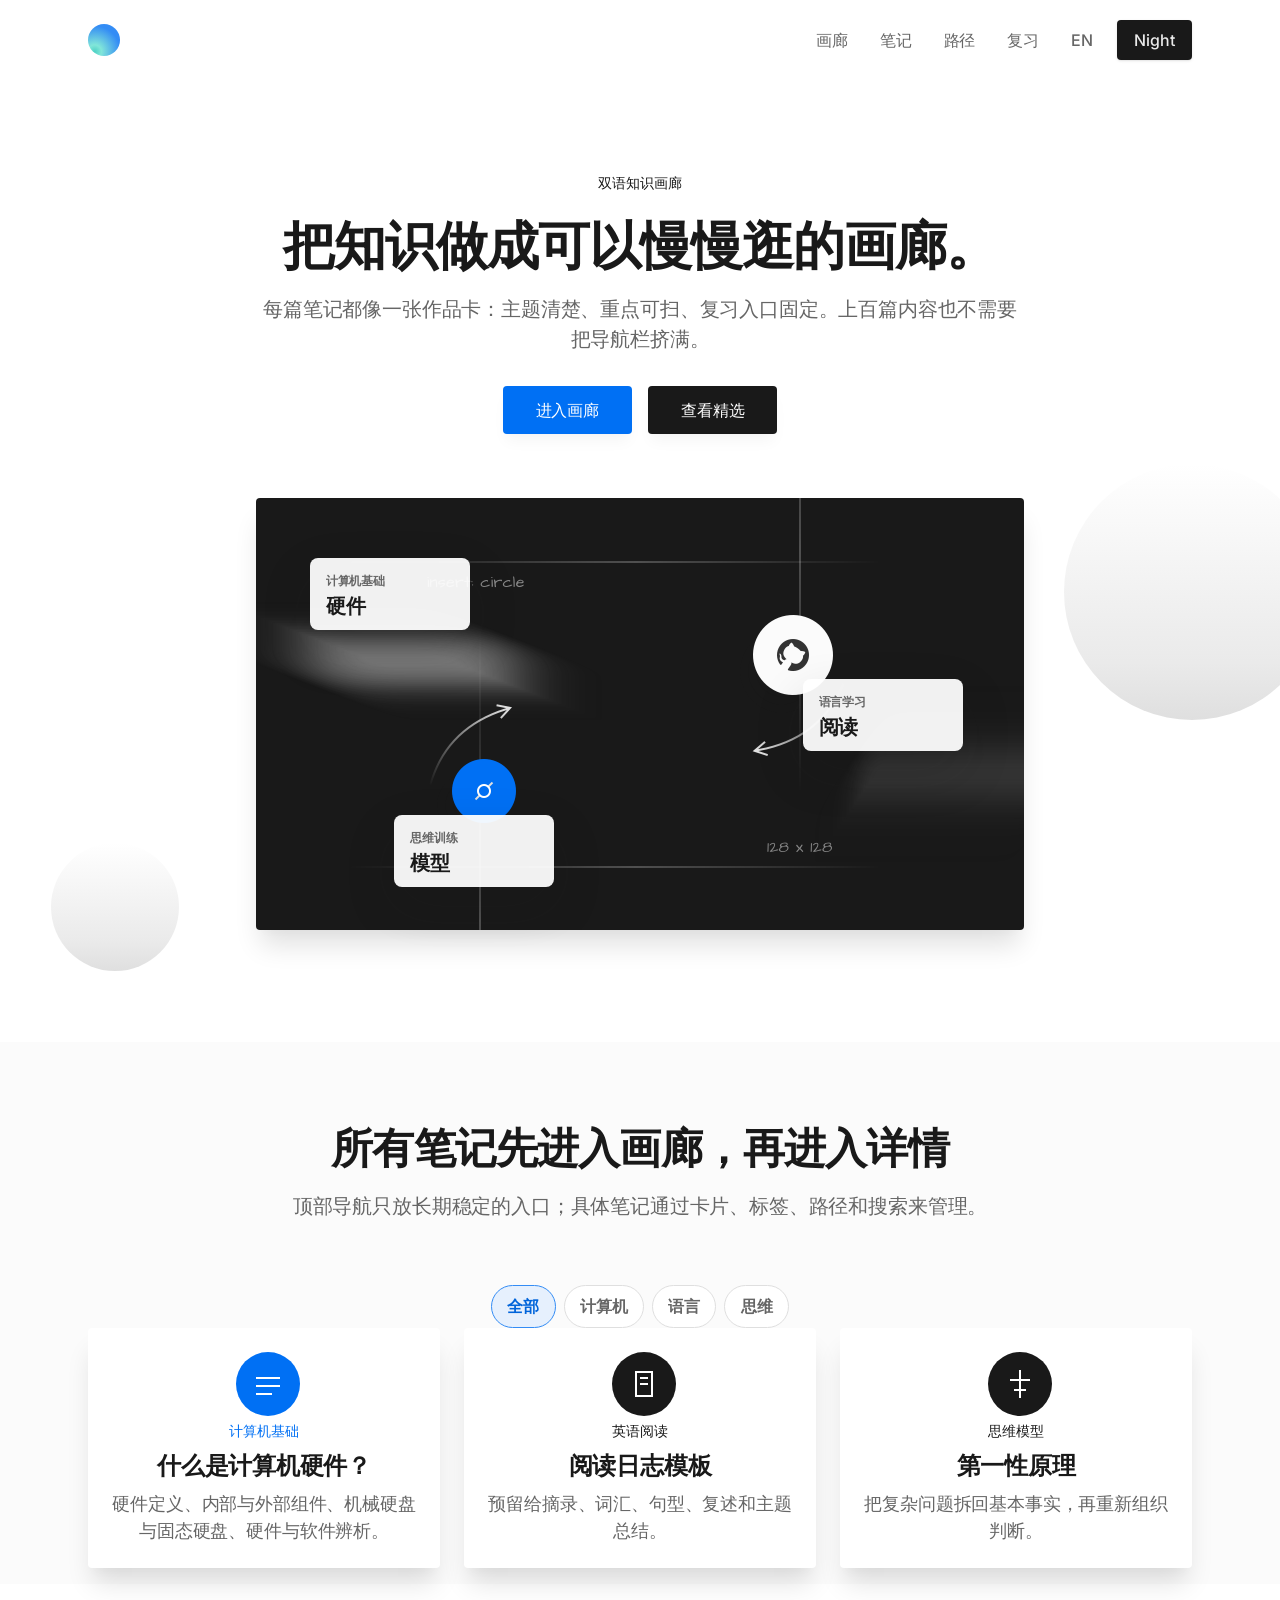
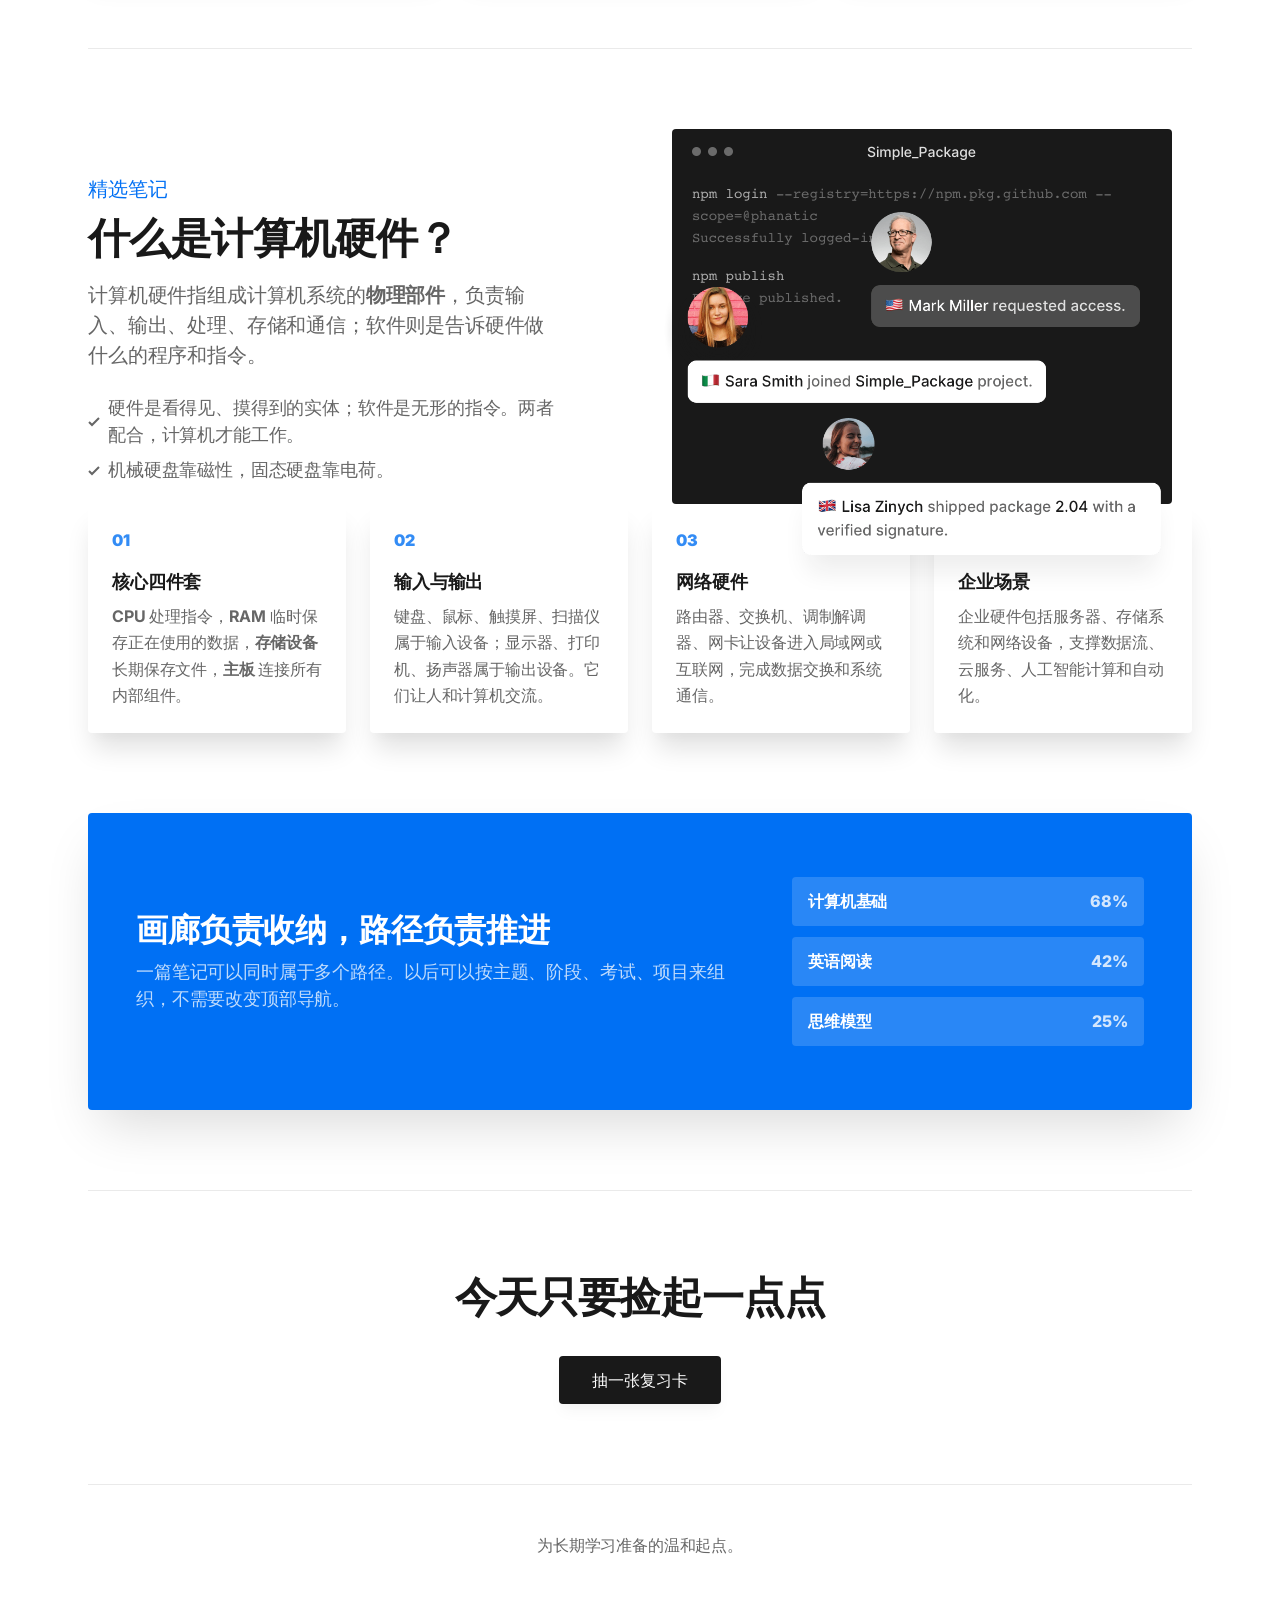
==== commit 95504f78: "Fix Simple featured note layout" ====
--- a/index.html
+++ b/index.html
@@ -177,7 +177,7 @@
           <div class="max-w-6xl mx-auto px-4 sm:px-6">
             <div class="py-12 md:py-20 border-t border-gray-200">
               <div class="md:grid md:grid-cols-12 md:gap-6 items-center">
-                <div class="max-w-xl md:max-w-none md:w-full mx-auto md:col-span-6 lg:col-span-5 mb-8 md:mb-0">
+                <div class="max-w-xl md:max-w-none md:w-full mx-auto md:col-span-7 lg:col-span-6 md:mt-6">
                   <div class="md:pr-4 lg:pr-12 xl:pr-16">
                     <div class="text-xl font-semibold text-blue-600 mb-2" data-i18n="featuredEyebrow">精选笔记</div>
                     <h2 class="h2 mb-4" data-i18n="hardwareTitle">什么是计算机硬件？</h2>
@@ -188,12 +188,14 @@
                     </ul>
                   </div>
                 </div>
-                <div class="max-w-xl md:max-w-none md:w-full mx-auto md:col-span-6 lg:col-span-7">
+                <div class="max-w-xl md:max-w-none md:w-full mx-auto md:col-span-5 lg:col-span-6 mb-8 md:mb-0 md:order-1" data-aos="zoom-y-out">
                   <div class="relative flex flex-col text-center lg:text-right">
-                    <img class="md:max-w-none mx-auto rounded" src="./images/features-home-bg-01.png" width="500" height="375" alt="Features bg" />
-                    <img class="md:max-w-none absolute w-full left-0 transform animate-float" src="./images/features-home-element-01.png" width="500" height="147" alt="Element 01" style="top:22%" />
-                    <img class="md:max-w-none absolute w-full left-0 transform animate-float animation-delay-500" src="./images/features-home-element-02.png" width="500" height="158" alt="Element 02" style="top:39%" />
-                    <img class="md:max-w-none absolute w-full left-0 bottom-0 transform animate-float animation-delay-1000" src="./images/features-home-element-03.png" width="500" height="167" alt="Element 03" style="top:77%" />
+                    <div class="relative inline-flex flex-col">
+                      <img class="md:max-w-none mx-auto rounded" src="./images/features-home-bg-01.png" width="500" height="375" alt="Features bg" />
+                      <img class="md:max-w-none absolute w-full left-0 transform animate-float" src="./images/features-home-element-01.png" width="500" height="147" alt="Element 01" style="top:22%" />
+                      <img class="md:max-w-none absolute w-full left-0 transform animate-float animation-delay-500" src="./images/features-home-element-02.png" width="500" height="158" alt="Element 02" style="top:39%" />
+                      <img class="md:max-w-none absolute w-full left-0 bottom-0 transform animate-float animation-delay-1000" src="./images/features-home-element-03.png" width="500" height="167" alt="Element 03" style="top:77%" />
+                    </div>
                   </div>
                 </div>
               </div>
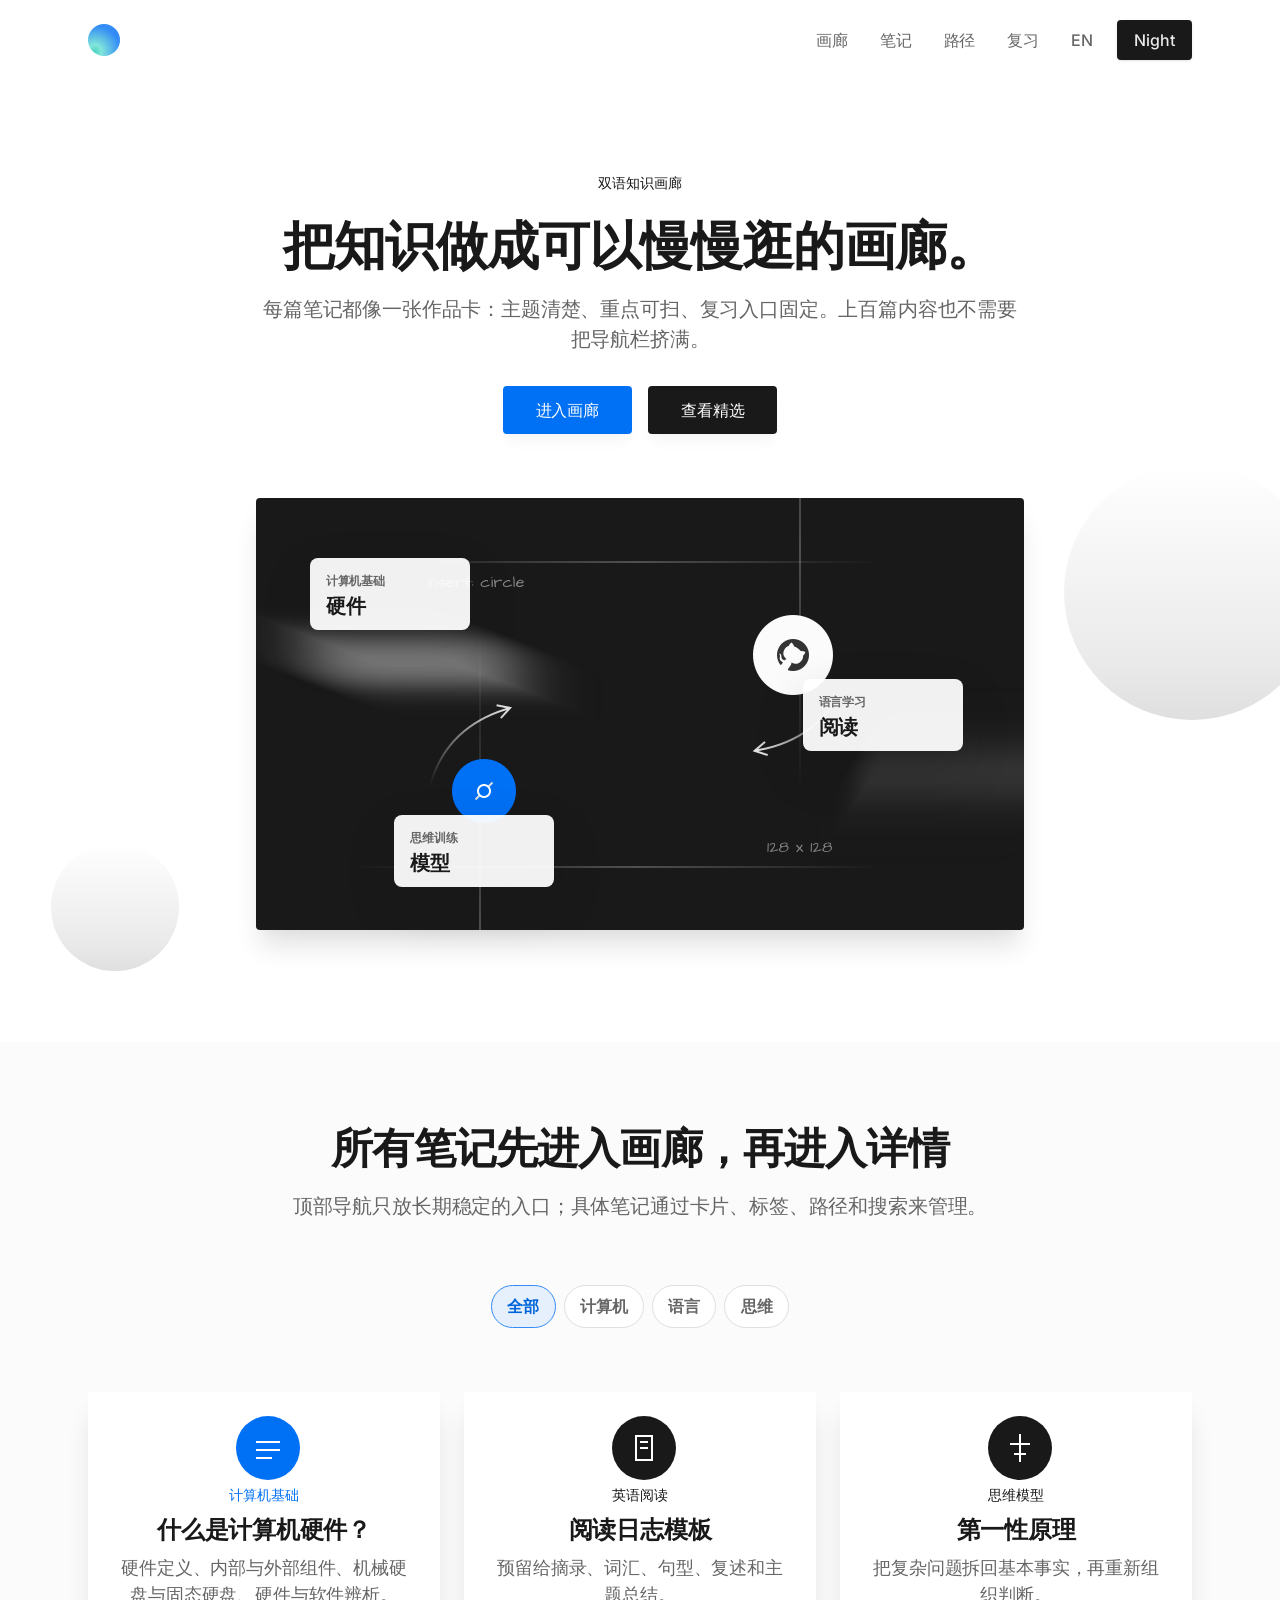
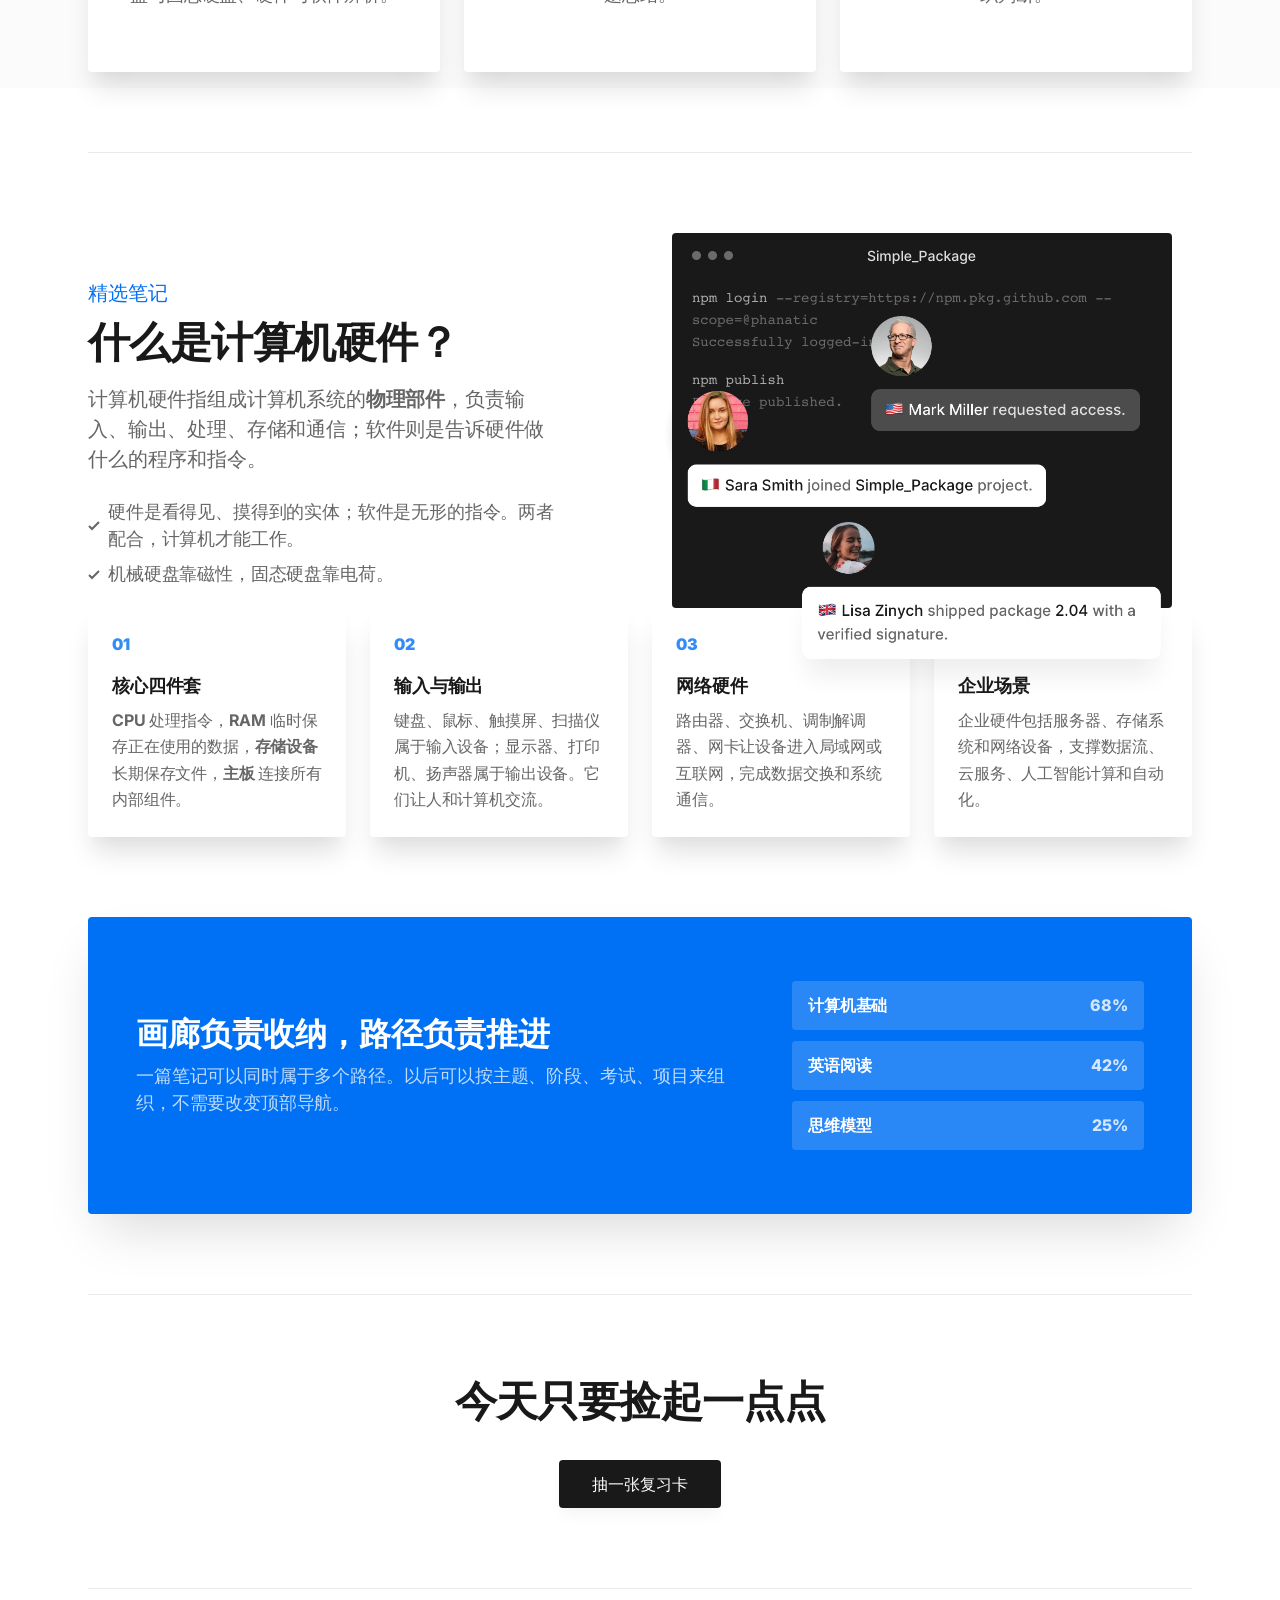
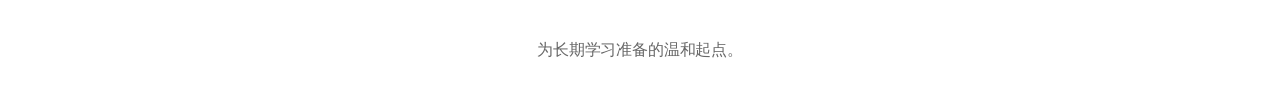
==== commit cd7fca8d: "Tune gallery card spacing" ====
--- a/index.html
+++ b/index.html
@@ -134,14 +134,14 @@
                 <p class="text-xl text-gray-600" data-i18n="galleryText">顶部导航只放长期稳定的入口；具体笔记通过卡片、标签、路径和搜索来管理。</p>
               </div>
 
-              <div class="flex flex-wrap justify-center gap-2 mb-10">
+              <div class="flex flex-wrap justify-center gap-2 mb-14 md:mb-16">
                 <button class="filter-chip active" type="button" data-filter="all" data-i18n="filterAll">全部</button>
                 <button class="filter-chip" type="button" data-filter="computer" data-i18n="filterComputer">计算机</button>
                 <button class="filter-chip" type="button" data-filter="language" data-i18n="filterLanguage">语言</button>
                 <button class="filter-chip" type="button" data-filter="thinking" data-i18n="filterThinking">思维</button>
               </div>
 
-              <div class="max-w-sm mx-auto grid gap-6 md:grid-cols-3 lg:grid-cols-3 items-start md:max-w-2xl lg:max-w-none">
+              <div class="max-w-sm mx-auto grid gap-6 md:grid-cols-3 lg:grid-cols-3 items-stretch md:max-w-2xl lg:max-w-none">
                 <a class="relative flex flex-col items-center p-6 bg-white rounded shadow-xl note-card" href="#featured-note" data-category="computer">
                   <div class="w-16 h-16 p-1 -mt-1 mb-2">
                     <svg class="w-16 h-16" viewBox="0 0 64 64" xmlns="http://www.w3.org/2000/svg"><rect class="fill-current text-blue-600" width="64" height="64" rx="32"/><path class="stroke-current text-white" d="M20 26h24M20 34h24M20 42h16" stroke-width="2" fill="none"/></svg>
--- a/notes.css
+++ b/notes.css
@@ -82,13 +82,22 @@
 }
 
 .note-card {
+  width: 100%;
+  min-height: 17.5rem;
+  justify-content: flex-start;
+  transform-origin: center;
   transition:
     transform 180ms ease,
     box-shadow 180ms ease;
 }
 
 .note-card:hover {
-  transform: translateY(-4px);
+  transform: translateY(-4px) scale(1.02);
+  box-shadow: 0 25px 50px -12px rgba(0, 0, 0, 0.18);
+}
+
+.note-card p {
+  max-width: 18rem;
 }
 
 .review-card {
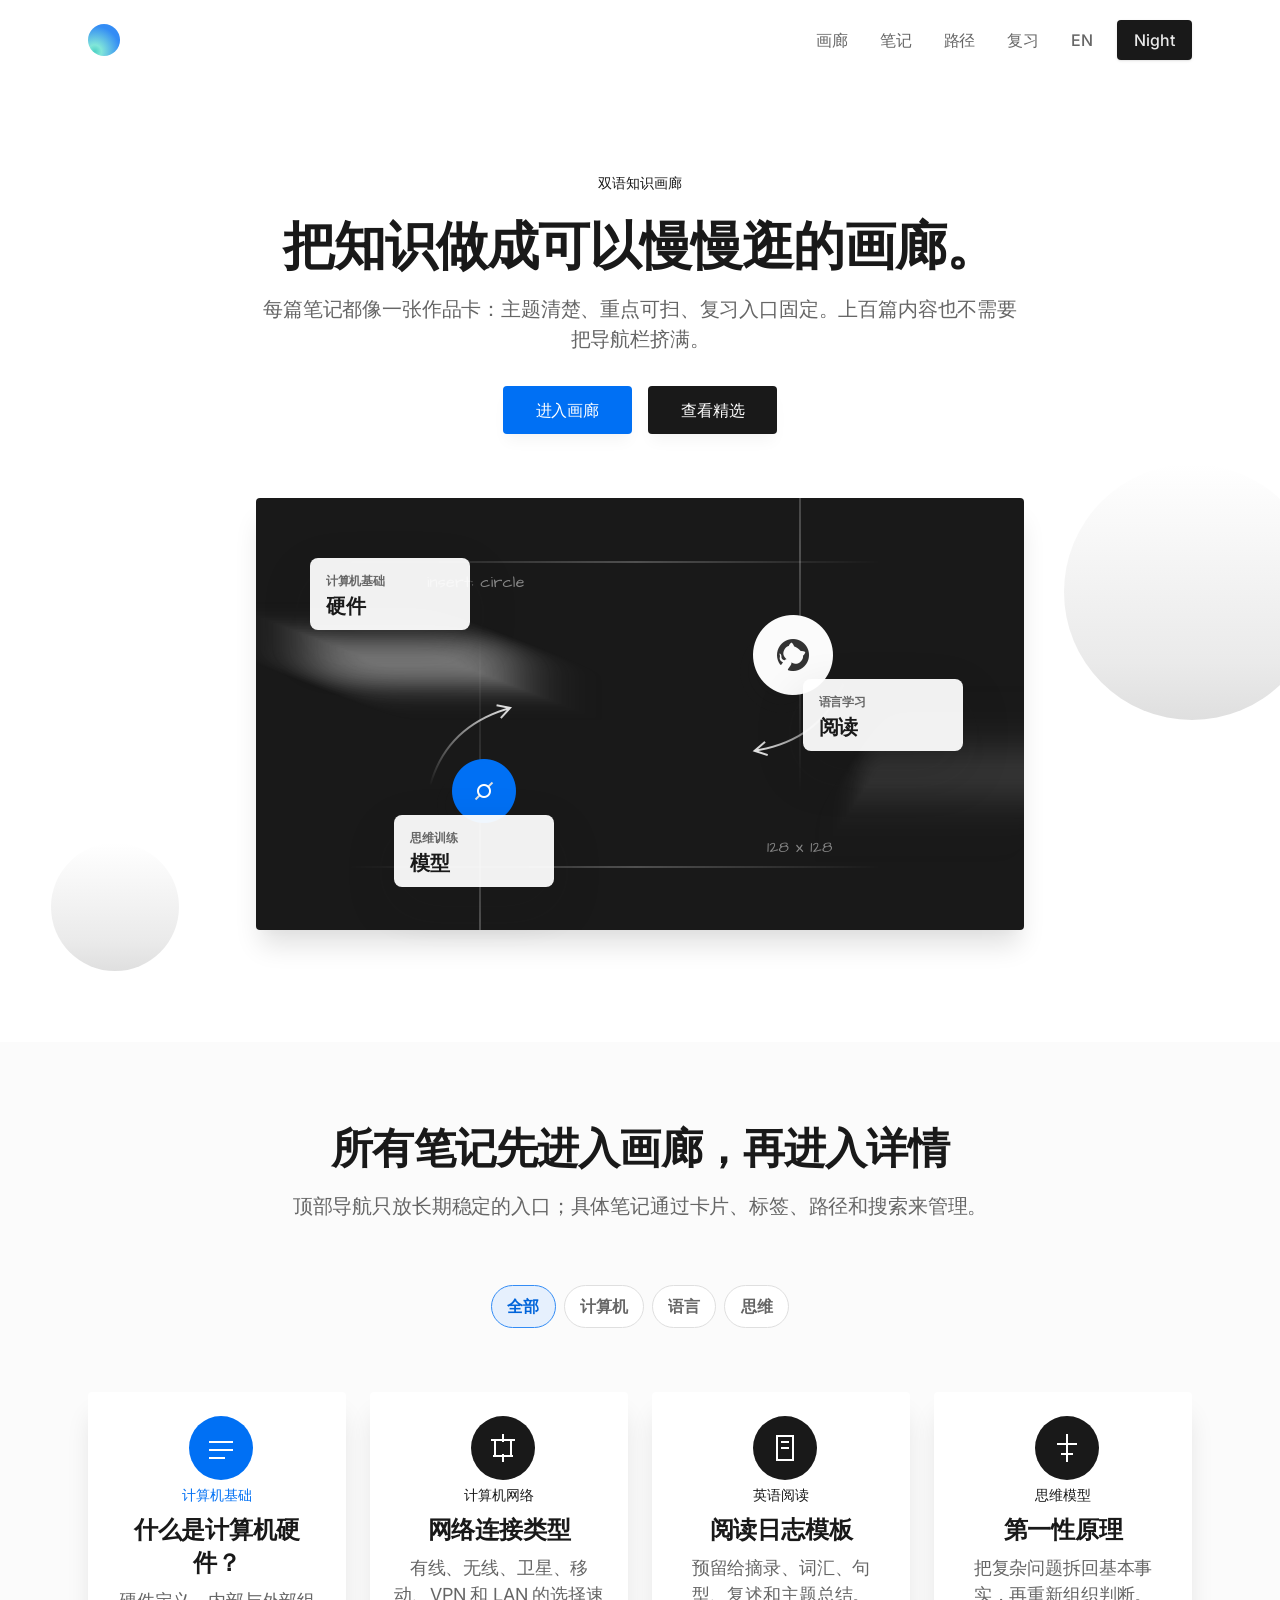
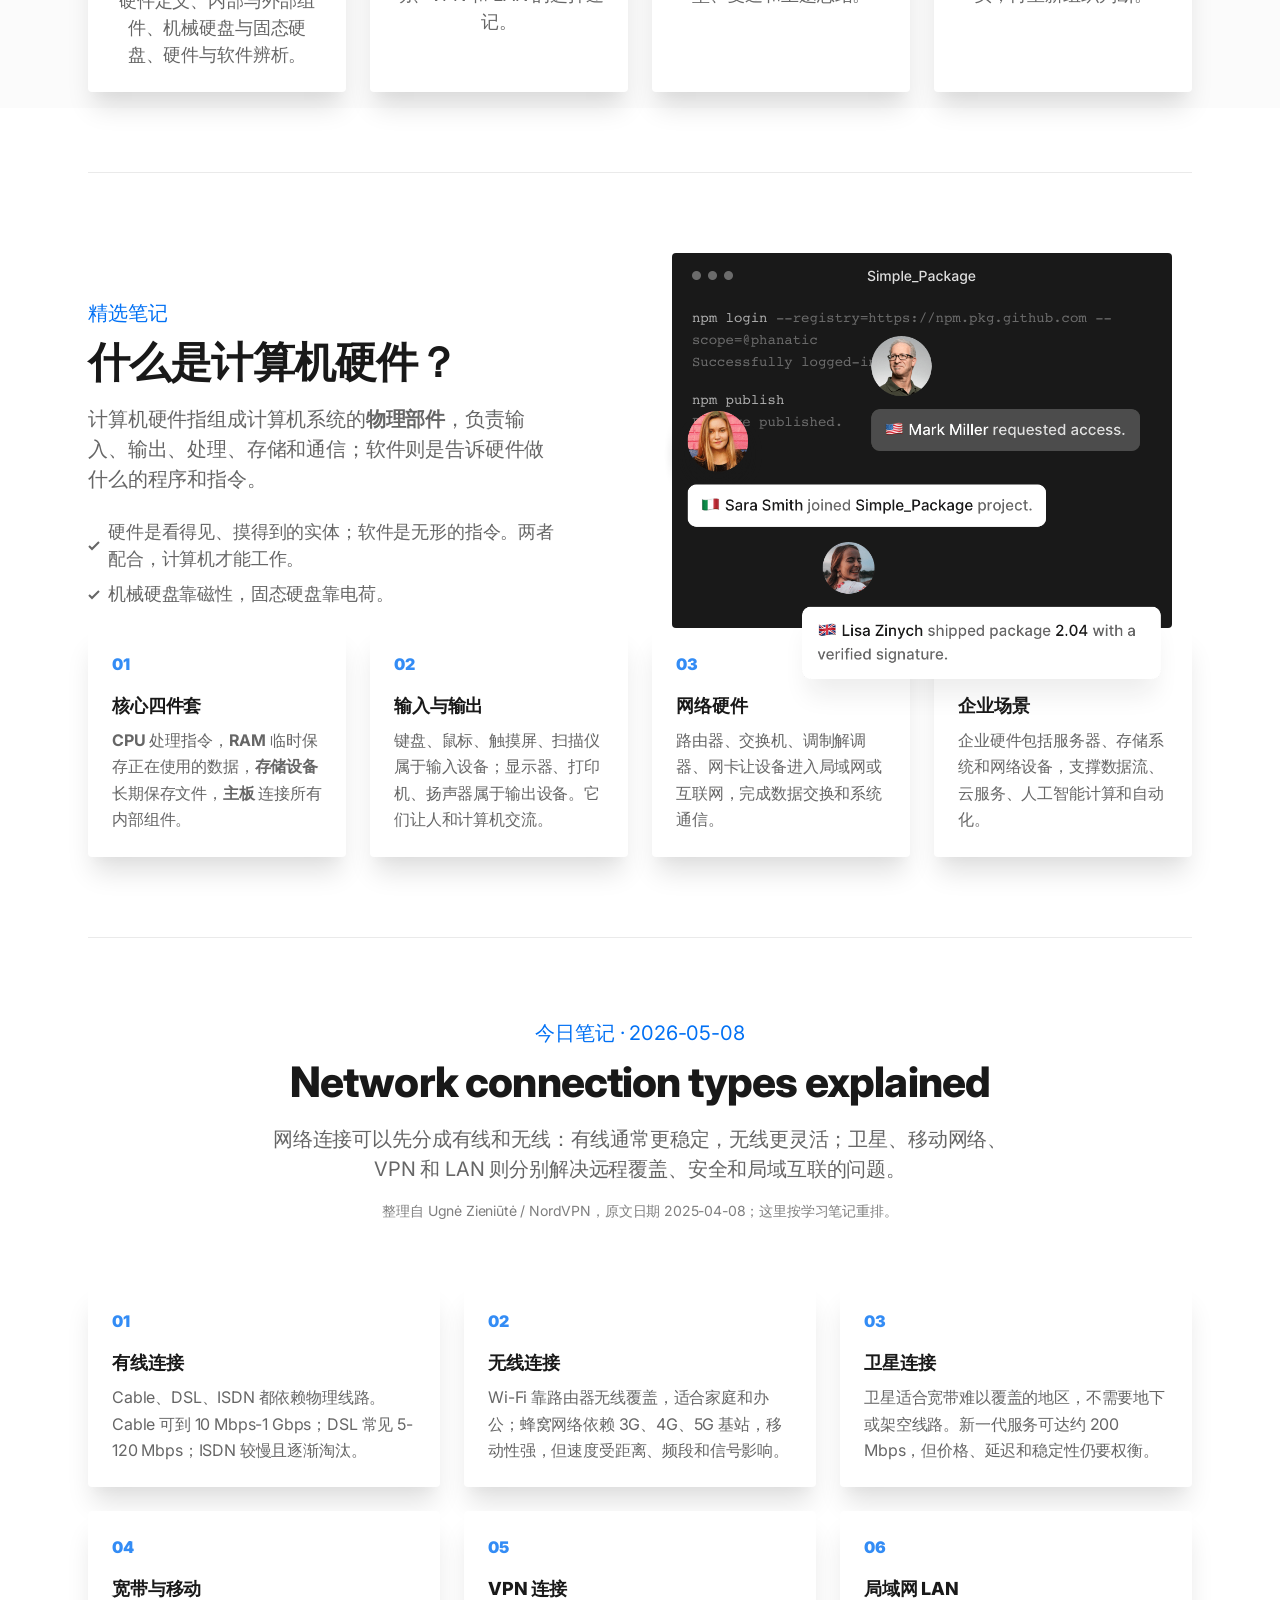
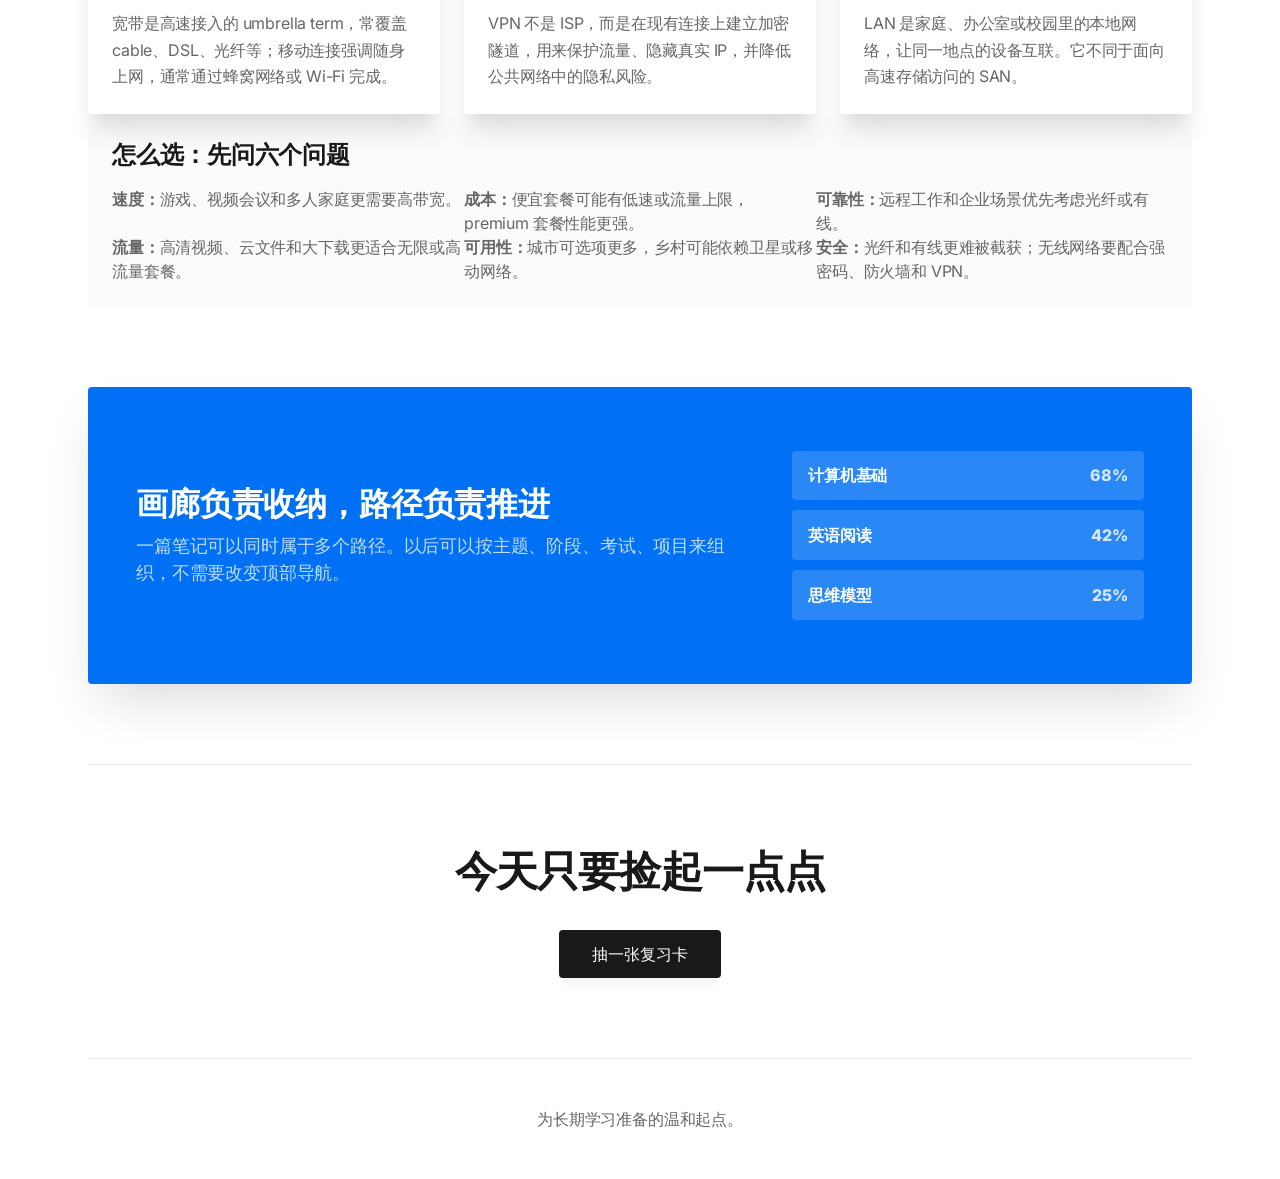
==== commit 7b4acb55: "Add network connection types note" ====
--- a/index.html
+++ b/index.html
@@ -141,7 +141,7 @@
                 <button class="filter-chip" type="button" data-filter="thinking" data-i18n="filterThinking">思维</button>
               </div>
 
-              <div class="max-w-sm mx-auto grid gap-6 md:grid-cols-3 lg:grid-cols-3 items-stretch md:max-w-2xl lg:max-w-none">
+              <div class="max-w-sm mx-auto grid gap-6 md:grid-cols-2 lg:grid-cols-4 items-stretch md:max-w-3xl lg:max-w-none">
                 <a class="relative flex flex-col items-center p-6 bg-white rounded shadow-xl note-card" href="#featured-note" data-category="computer">
                   <div class="w-16 h-16 p-1 -mt-1 mb-2">
                     <svg class="w-16 h-16" viewBox="0 0 64 64" xmlns="http://www.w3.org/2000/svg"><rect class="fill-current text-blue-600" width="64" height="64" rx="32"/><path class="stroke-current text-white" d="M20 26h24M20 34h24M20 42h16" stroke-width="2" fill="none"/></svg>
@@ -149,6 +149,15 @@
                   <span class="text-sm font-semibold text-blue-600 mb-2" data-i18n="cardHardwareKind">计算机基础</span>
                   <h3 class="h4 mb-2 text-center" data-i18n="cardHardwareTitle">什么是计算机硬件？</h3>
                   <p class="text-lg text-gray-600 text-center" data-i18n="cardHardwareText">硬件定义、内部与外部组件、机械硬盘与固态硬盘、硬件与软件辨析。</p>
+                </a>
+
+                <a class="relative flex flex-col items-center p-6 bg-white rounded shadow-xl note-card" href="#network-connections" data-category="computer">
+                  <div class="w-16 h-16 p-1 -mt-1 mb-2">
+                    <svg class="w-16 h-16" viewBox="0 0 64 64" xmlns="http://www.w3.org/2000/svg"><rect class="fill-current text-blue-700" width="64" height="64" rx="32"/><path class="stroke-current text-white" d="M20 24h24M22 40h20M24 24v16M40 24v16M32 18v8M32 38v8" stroke-width="2" fill="none"/></svg>
+                  </div>
+                  <span class="text-sm font-semibold text-blue-700 mb-2" data-i18n="cardNetworkKind">计算机网络</span>
+                  <h3 class="h4 mb-2 text-center" data-i18n="cardNetworkTitle">网络连接类型</h3>
+                  <p class="text-lg text-gray-600 text-center" data-i18n="cardNetworkText">有线、无线、卫星、移动、VPN 和 LAN 的选择速记。</p>
                 </a>
 
                 <article class="relative flex flex-col items-center p-6 bg-white rounded shadow-xl note-card" data-category="language">
@@ -210,6 +219,64 @@
           </div>
         </section>
 
+        <section id="network-connections">
+          <div class="max-w-6xl mx-auto px-4 sm:px-6">
+            <div class="py-12 md:py-20 border-t border-gray-200">
+              <div class="max-w-3xl mx-auto text-center pb-12 md:pb-16">
+                <div class="text-xl font-semibold text-blue-600 mb-2" data-i18n="networkNoteEyebrow">今日笔记 · 2026-05-08</div>
+                <h2 class="h2 mb-4" data-i18n="networkNoteTitle">Network connection types explained</h2>
+                <p class="text-xl text-gray-600" data-i18n="networkNoteIntro">网络连接可以先分成有线和无线：有线通常更稳定，无线更灵活；卫星、移动网络、VPN 和 LAN 则分别解决远程覆盖、安全和局域互联的问题。</p>
+                <p class="text-sm text-gray-500 mt-4" data-i18n="networkSource">整理自 Ugnė Zieniūtė / NordVPN，原文日期 2025-04-08；这里按学习笔记重排。</p>
+              </div>
+
+              <div class="grid gap-6 md:grid-cols-2 lg:grid-cols-3">
+                <article class="review-card">
+                  <span>01</span>
+                  <h3 data-i18n="netWiredTitle">有线连接</h3>
+                  <p data-i18n="netWiredText">Cable、DSL、ISDN 都依赖物理线路。Cable 可到 10 Mbps-1 Gbps；DSL 常见 5-120 Mbps；ISDN 较慢且逐渐淘汰。</p>
+                </article>
+                <article class="review-card">
+                  <span>02</span>
+                  <h3 data-i18n="netWirelessTitle">无线连接</h3>
+                  <p data-i18n="netWirelessText">Wi-Fi 靠路由器无线覆盖，适合家庭和办公；蜂窝网络依赖 3G、4G、5G 基站，移动性强，但速度受距离、频段和信号影响。</p>
+                </article>
+                <article class="review-card">
+                  <span>03</span>
+                  <h3 data-i18n="netSatelliteTitle">卫星连接</h3>
+                  <p data-i18n="netSatelliteText">卫星适合宽带难以覆盖的地区，不需要地下或架空线路。新一代服务可达约 200 Mbps，但价格、延迟和稳定性仍要权衡。</p>
+                </article>
+                <article class="review-card">
+                  <span>04</span>
+                  <h3 data-i18n="netBroadbandTitle">宽带与移动</h3>
+                  <p data-i18n="netBroadbandText">宽带是高速接入的 umbrella term，常覆盖 cable、DSL、光纤等；移动连接强调随身上网，通常通过蜂窝网络或 Wi-Fi 完成。</p>
+                </article>
+                <article class="review-card">
+                  <span>05</span>
+                  <h3 data-i18n="netVpnTitle">VPN 连接</h3>
+                  <p data-i18n="netVpnText">VPN 不是 ISP，而是在现有连接上建立加密隧道，用来保护流量、隐藏真实 IP，并降低公共网络中的隐私风险。</p>
+                </article>
+                <article class="review-card">
+                  <span>06</span>
+                  <h3 data-i18n="netLanTitle">局域网 LAN</h3>
+                  <p data-i18n="netLanText">LAN 是家庭、办公室或校园里的本地网络，让同一地点的设备互联。它不同于面向高速存储访问的 SAN。</p>
+                </article>
+              </div>
+
+              <div class="mt-10 md:mt-12 bg-gray-100 rounded px-6 py-6 md:px-8">
+                <h3 class="h4 mb-4" data-i18n="netChooseTitle">怎么选：先问六个问题</h3>
+                <div class="grid gap-3 sm:grid-cols-2 lg:grid-cols-3 text-gray-600">
+                  <p data-i18n-html="netChooseSpeed"><strong>速度：</strong>游戏、视频会议和多人家庭更需要高带宽。</p>
+                  <p data-i18n-html="netChooseCost"><strong>成本：</strong>便宜套餐可能有低速或流量上限， premium 套餐性能更强。</p>
+                  <p data-i18n-html="netChooseReliability"><strong>可靠性：</strong>远程工作和企业场景优先考虑光纤或有线。</p>
+                  <p data-i18n-html="netChooseData"><strong>流量：</strong>高清视频、云文件和大下载更适合无限或高流量套餐。</p>
+                  <p data-i18n-html="netChooseAvailability"><strong>可用性：</strong>城市可选项更多，乡村可能依赖卫星或移动网络。</p>
+                  <p data-i18n-html="netChooseSecurity"><strong>安全：</strong>光纤和有线更难被截获；无线网络要配合强密码、防火墙和 VPN。</p>
+                </div>
+              </div>
+            </div>
+          </div>
+        </section>
+
         <section id="paths">
           <div class="max-w-6xl mx-auto px-4 sm:px-6">
             <div class="pb-12 md:pb-20">
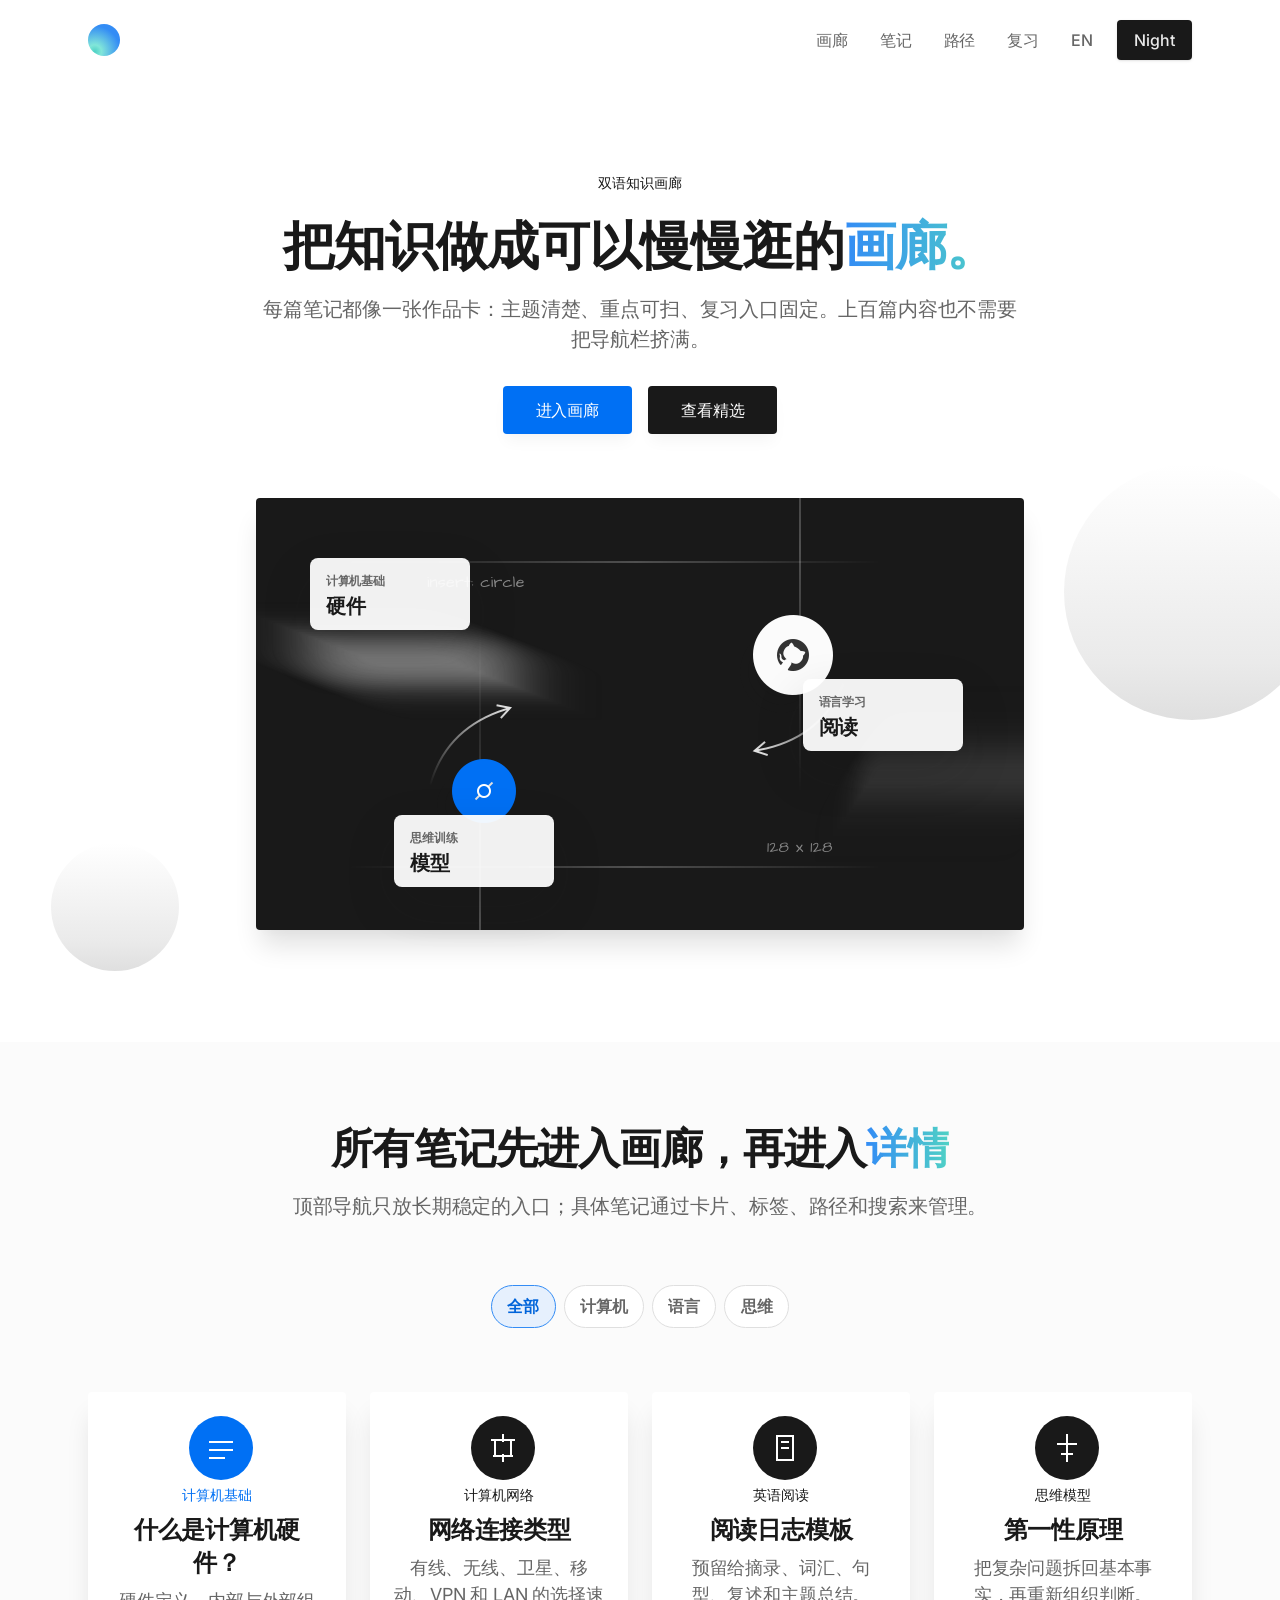
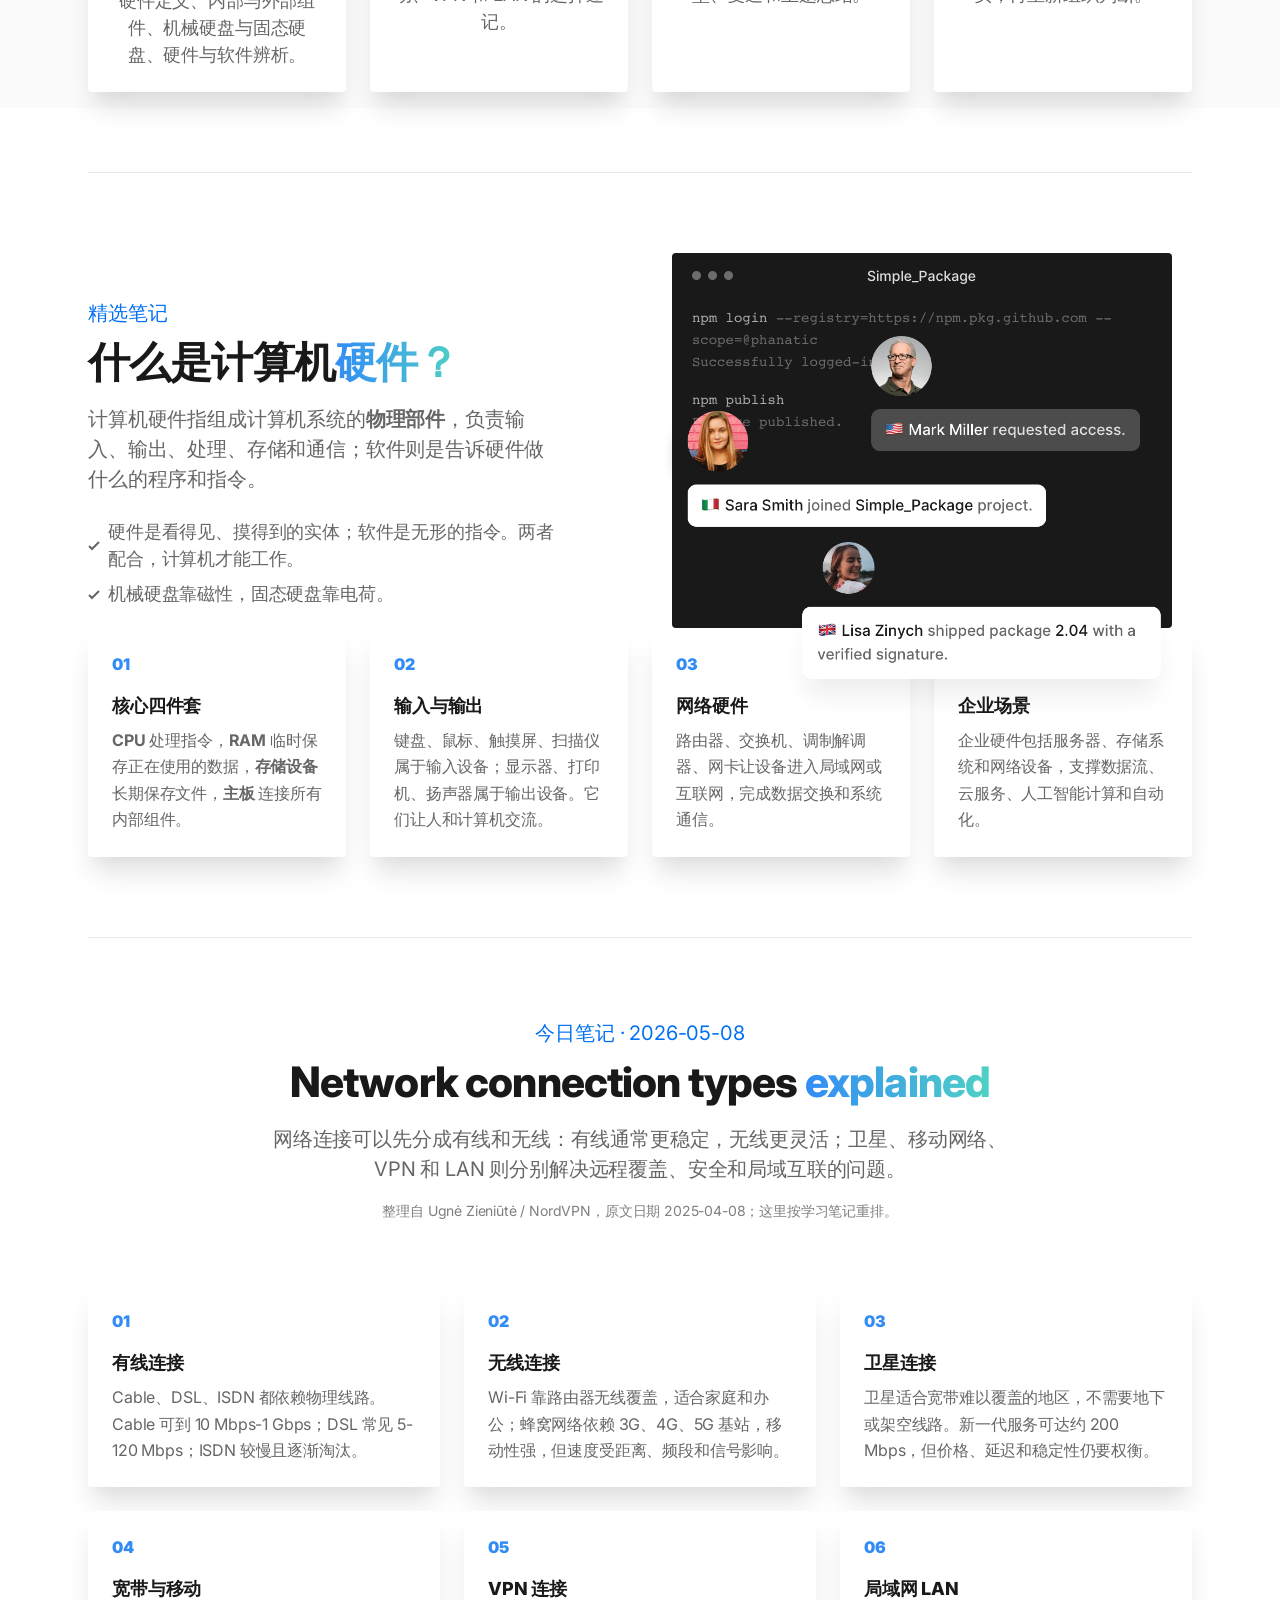
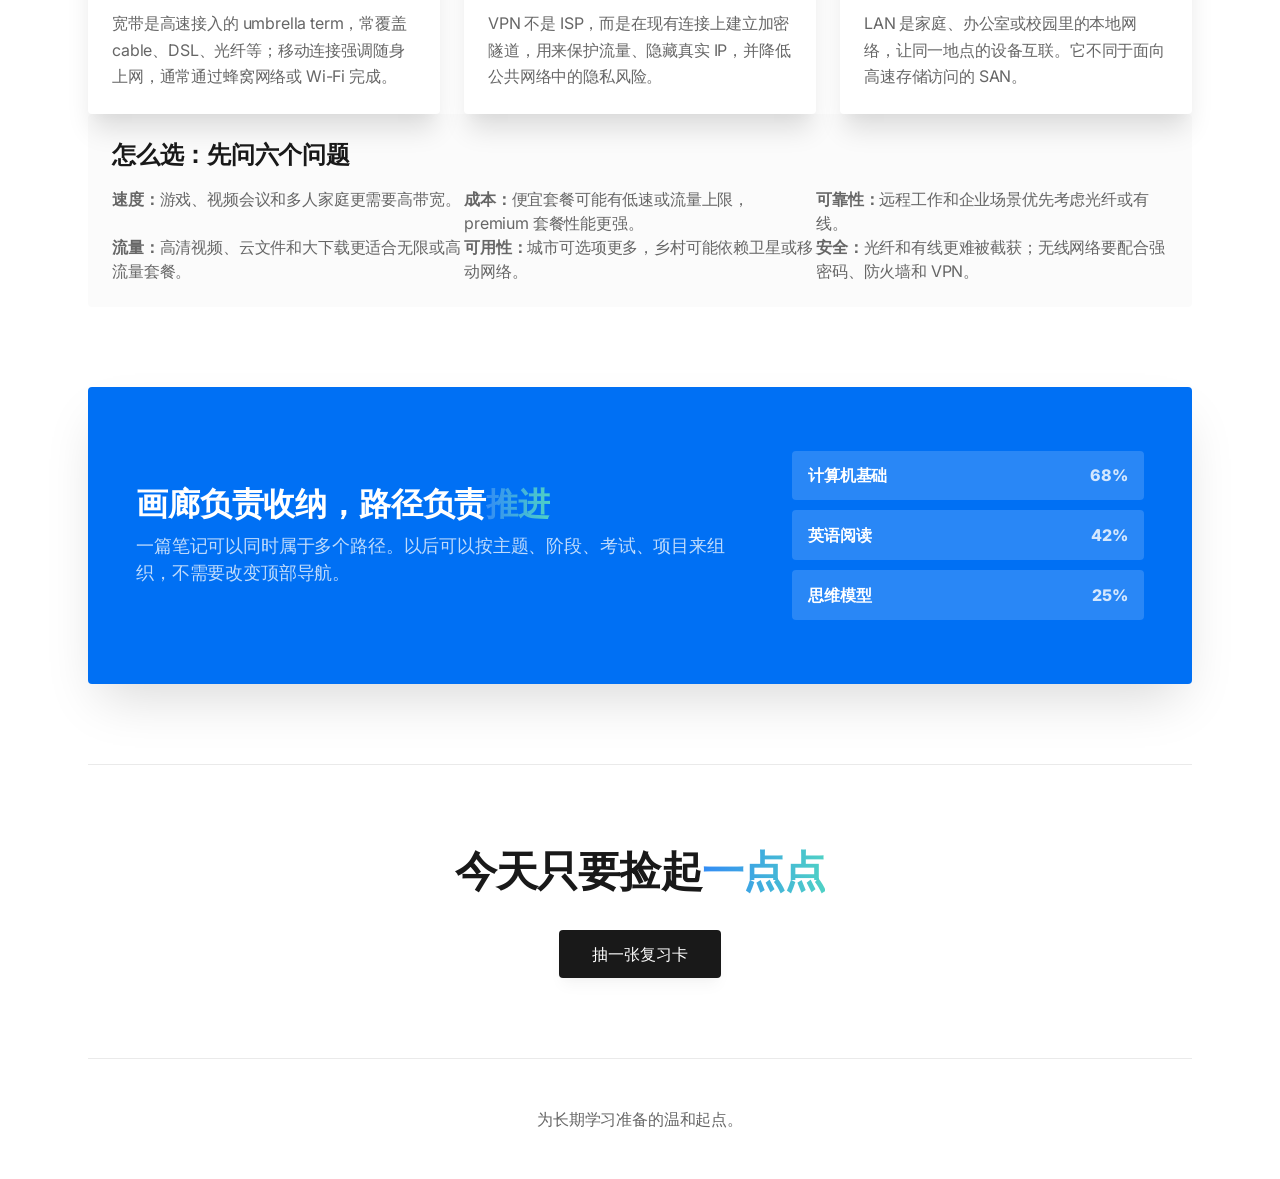
==== commit ca59f77a: "Accent heading final words" ====
--- a/index.html
+++ b/index.html
@@ -94,7 +94,7 @@
             <div class="pt-32 pb-12 md:pt-40 md:pb-20">
               <div class="text-center pb-12 md:pb-16">
                 <div class="inline-flex text-sm font-semibold py-1 px-3 m-2 text-teal-600 bg-teal-100 rounded-full mb-4" data-aos="zoom-y-out" data-i18n="eyebrow">双语知识画廊</div>
-                <h1 class="h1 mb-4" data-aos="zoom-y-out" data-aos-delay="150" data-i18n="heroTitle">把知识做成可以慢慢逛的画廊。</h1>
+                <h1 class="h1 mb-4" data-aos="zoom-y-out" data-aos-delay="150" data-i18n-accent="heroTitle">把知识做成可以慢慢逛的<span class="bg-clip-text text-transparent bg-gradient-to-r from-blue-500 to-teal-400">画廊。</span></h1>
                 <div class="max-w-3xl mx-auto">
                   <p class="text-xl text-gray-600 mb-8" data-aos="zoom-y-out" data-aos-delay="300" data-i18n="heroText">每篇笔记都像一张作品卡：主题清楚、重点可扫、复习入口固定。上百篇内容也不需要把导航栏挤满。</p>
                   <div class="max-w-xs mx-auto sm:max-w-none sm:flex sm:justify-center" data-aos="zoom-y-out" data-aos-delay="450">
@@ -130,7 +130,7 @@
           <div class="relative max-w-6xl mx-auto px-4 sm:px-6">
             <div class="py-12 md:py-20">
               <div class="max-w-3xl mx-auto text-center pb-12 md:pb-16">
-                <h2 class="h2 mb-4" data-i18n="galleryTitle">所有笔记先进入画廊，再进入详情</h2>
+                <h2 class="h2 mb-4" data-i18n-accent="galleryTitle">所有笔记先进入画廊，再进入<span class="bg-clip-text text-transparent bg-gradient-to-r from-blue-500 to-teal-400">详情</span></h2>
                 <p class="text-xl text-gray-600" data-i18n="galleryText">顶部导航只放长期稳定的入口；具体笔记通过卡片、标签、路径和搜索来管理。</p>
               </div>
 
@@ -142,7 +142,7 @@
               </div>
 
               <div class="max-w-sm mx-auto grid gap-6 md:grid-cols-2 lg:grid-cols-4 items-stretch md:max-w-3xl lg:max-w-none">
-                <a class="relative flex flex-col items-center p-6 bg-white rounded shadow-xl note-card" href="#featured-note" data-category="computer">
+                <a class="relative flex flex-col items-center p-6 bg-white rounded shadow-xl note-card" href="./notes/computer-hardware.html" data-category="computer">
                   <div class="w-16 h-16 p-1 -mt-1 mb-2">
                     <svg class="w-16 h-16" viewBox="0 0 64 64" xmlns="http://www.w3.org/2000/svg"><rect class="fill-current text-blue-600" width="64" height="64" rx="32"/><path class="stroke-current text-white" d="M20 26h24M20 34h24M20 42h16" stroke-width="2" fill="none"/></svg>
                   </div>
@@ -151,7 +151,7 @@
                   <p class="text-lg text-gray-600 text-center" data-i18n="cardHardwareText">硬件定义、内部与外部组件、机械硬盘与固态硬盘、硬件与软件辨析。</p>
                 </a>
 
-                <a class="relative flex flex-col items-center p-6 bg-white rounded shadow-xl note-card" href="#network-connections" data-category="computer">
+                <a class="relative flex flex-col items-center p-6 bg-white rounded shadow-xl note-card" href="./notes/network-connection-types.html" data-category="computer">
                   <div class="w-16 h-16 p-1 -mt-1 mb-2">
                     <svg class="w-16 h-16" viewBox="0 0 64 64" xmlns="http://www.w3.org/2000/svg"><rect class="fill-current text-blue-700" width="64" height="64" rx="32"/><path class="stroke-current text-white" d="M20 24h24M22 40h20M24 24v16M40 24v16M32 18v8M32 38v8" stroke-width="2" fill="none"/></svg>
                   </div>
@@ -160,23 +160,23 @@
                   <p class="text-lg text-gray-600 text-center" data-i18n="cardNetworkText">有线、无线、卫星、移动、VPN 和 LAN 的选择速记。</p>
                 </a>
 
-                <article class="relative flex flex-col items-center p-6 bg-white rounded shadow-xl note-card" data-category="language">
+                <a class="relative flex flex-col items-center p-6 bg-white rounded shadow-xl note-card" href="./notes/reading-log-template.html" data-category="language">
                   <div class="w-16 h-16 p-1 -mt-1 mb-2">
                     <svg class="w-16 h-16" viewBox="0 0 64 64" xmlns="http://www.w3.org/2000/svg"><rect class="fill-current text-teal-500" width="64" height="64" rx="32"/><path class="stroke-current text-white" d="M24 20h16v24H24zM28 26h8M28 32h8" stroke-width="2" fill="none"/></svg>
                   </div>
                   <span class="text-sm font-semibold text-teal-600 mb-2" data-i18n="cardReadingKind">英语阅读</span>
                   <h3 class="h4 mb-2 text-center" data-i18n="cardReadingTitle">阅读日志模板</h3>
                   <p class="text-lg text-gray-600 text-center" data-i18n="cardReadingText">预留给摘录、词汇、句型、复述和主题总结。</p>
-                </article>
-
-                <article class="relative flex flex-col items-center p-6 bg-white rounded shadow-xl note-card" data-category="thinking">
+                </a>
+
+                <a class="relative flex flex-col items-center p-6 bg-white rounded shadow-xl note-card" href="./notes/first-principles.html" data-category="thinking">
                   <div class="w-16 h-16 p-1 -mt-1 mb-2">
                     <svg class="w-16 h-16" viewBox="0 0 64 64" xmlns="http://www.w3.org/2000/svg"><rect class="fill-current text-blue-800" width="64" height="64" rx="32"/><path class="stroke-current text-white" d="M32 18v28M22 28h20M26 38h12" stroke-width="2" fill="none"/></svg>
                   </div>
                   <span class="text-sm font-semibold text-blue-700 mb-2" data-i18n="cardThinkingKind">思维模型</span>
                   <h3 class="h4 mb-2 text-center" data-i18n="cardThinkingTitle">第一性原理</h3>
                   <p class="text-lg text-gray-600 text-center" data-i18n="cardThinkingText">把复杂问题拆回基本事实，再重新组织判断。</p>
-                </article>
+                </a>
               </div>
             </div>
           </div>
@@ -189,7 +189,7 @@
                 <div class="max-w-xl md:max-w-none md:w-full mx-auto md:col-span-7 lg:col-span-6 md:mt-6">
                   <div class="md:pr-4 lg:pr-12 xl:pr-16">
                     <div class="text-xl font-semibold text-blue-600 mb-2" data-i18n="featuredEyebrow">精选笔记</div>
-                    <h2 class="h2 mb-4" data-i18n="hardwareTitle">什么是计算机硬件？</h2>
+                    <h2 class="h2 mb-4" data-i18n-accent="hardwareTitle">什么是计算机<span class="bg-clip-text text-transparent bg-gradient-to-r from-blue-500 to-teal-400">硬件？</span></h2>
                     <p class="text-xl text-gray-600 mb-6" data-i18n-html="summaryText">计算机硬件指组成计算机系统的<strong>物理部件</strong>，负责输入、输出、处理、存储和通信；软件则是告诉硬件做什么的程序和指令。</p>
                     <ul class="text-lg text-gray-600 -mb-2">
                       <li class="flex items-center mb-2"><svg class="w-3 h-3 fill-current text-teal-500 mr-2 shrink-0" viewBox="0 0 12 12"><path d="M10.28 2.28L4 8.56 1.72 6.28.3 7.7 4 11.4 11.7 3.7z"/></svg><span data-i18n="summaryLine">硬件是看得见、摸得到的实体；软件是无形的指令。</span></li>
@@ -224,7 +224,7 @@
             <div class="py-12 md:py-20 border-t border-gray-200">
               <div class="max-w-3xl mx-auto text-center pb-12 md:pb-16">
                 <div class="text-xl font-semibold text-blue-600 mb-2" data-i18n="networkNoteEyebrow">今日笔记 · 2026-05-08</div>
-                <h2 class="h2 mb-4" data-i18n="networkNoteTitle">Network connection types explained</h2>
+                <h2 class="h2 mb-4" data-i18n-accent="networkNoteTitle">Network connection types <span class="bg-clip-text text-transparent bg-gradient-to-r from-blue-500 to-teal-400">explained</span></h2>
                 <p class="text-xl text-gray-600" data-i18n="networkNoteIntro">网络连接可以先分成有线和无线：有线通常更稳定，无线更灵活；卫星、移动网络、VPN 和 LAN 则分别解决远程覆盖、安全和局域互联的问题。</p>
                 <p class="text-sm text-gray-500 mt-4" data-i18n="networkSource">整理自 Ugnė Zieniūtė / NordVPN，原文日期 2025-04-08；这里按学习笔记重排。</p>
               </div>
@@ -283,7 +283,7 @@
               <div class="bg-blue-600 rounded py-10 px-8 md:py-16 md:px-12 shadow-2xl" data-aos="zoom-y-out">
                 <div class="flex flex-col lg:flex-row justify-between items-center">
                   <div class="mb-6 lg:mr-16 lg:mb-0 text-center lg:text-left">
-                    <h3 class="h3 text-white mb-2" data-i18n="pathsTitle">画廊负责收纳，路径负责推进</h3>
+                    <h3 class="h3 text-white mb-2" data-i18n-accent="pathsTitle">画廊负责收纳，路径负责<span class="bg-clip-text text-transparent bg-gradient-to-r from-blue-500 to-teal-400">推进</span></h3>
                     <p class="text-white text-lg opacity-75" data-i18n="pathsText">一篇笔记可以同时属于多个路径。以后可以按主题、阶段、考试、项目来组织。</p>
                   </div>
                   <div class="path-panel">
@@ -300,7 +300,7 @@
         <section id="review">
           <div class="max-w-6xl mx-auto px-4 sm:px-6">
             <div class="py-12 md:py-20 border-t border-gray-200 text-center">
-              <h2 class="h2 mb-4" data-i18n="reviewTitle">今天只要捡起一点点</h2>
+              <h2 class="h2 mb-4" data-i18n-accent="reviewTitle">今天只要捡起<span class="bg-clip-text text-transparent bg-gradient-to-r from-blue-500 to-teal-400">一点点</span></h2>
               <p class="text-xl text-gray-600 mb-8 min-h-8" id="reviewPrompt"></p>
               <button class="btn text-white bg-gray-900 hover:bg-gray-800" id="reviewButton" type="button" data-i18n="reviewButton">抽一张复习卡</button>
             </div>
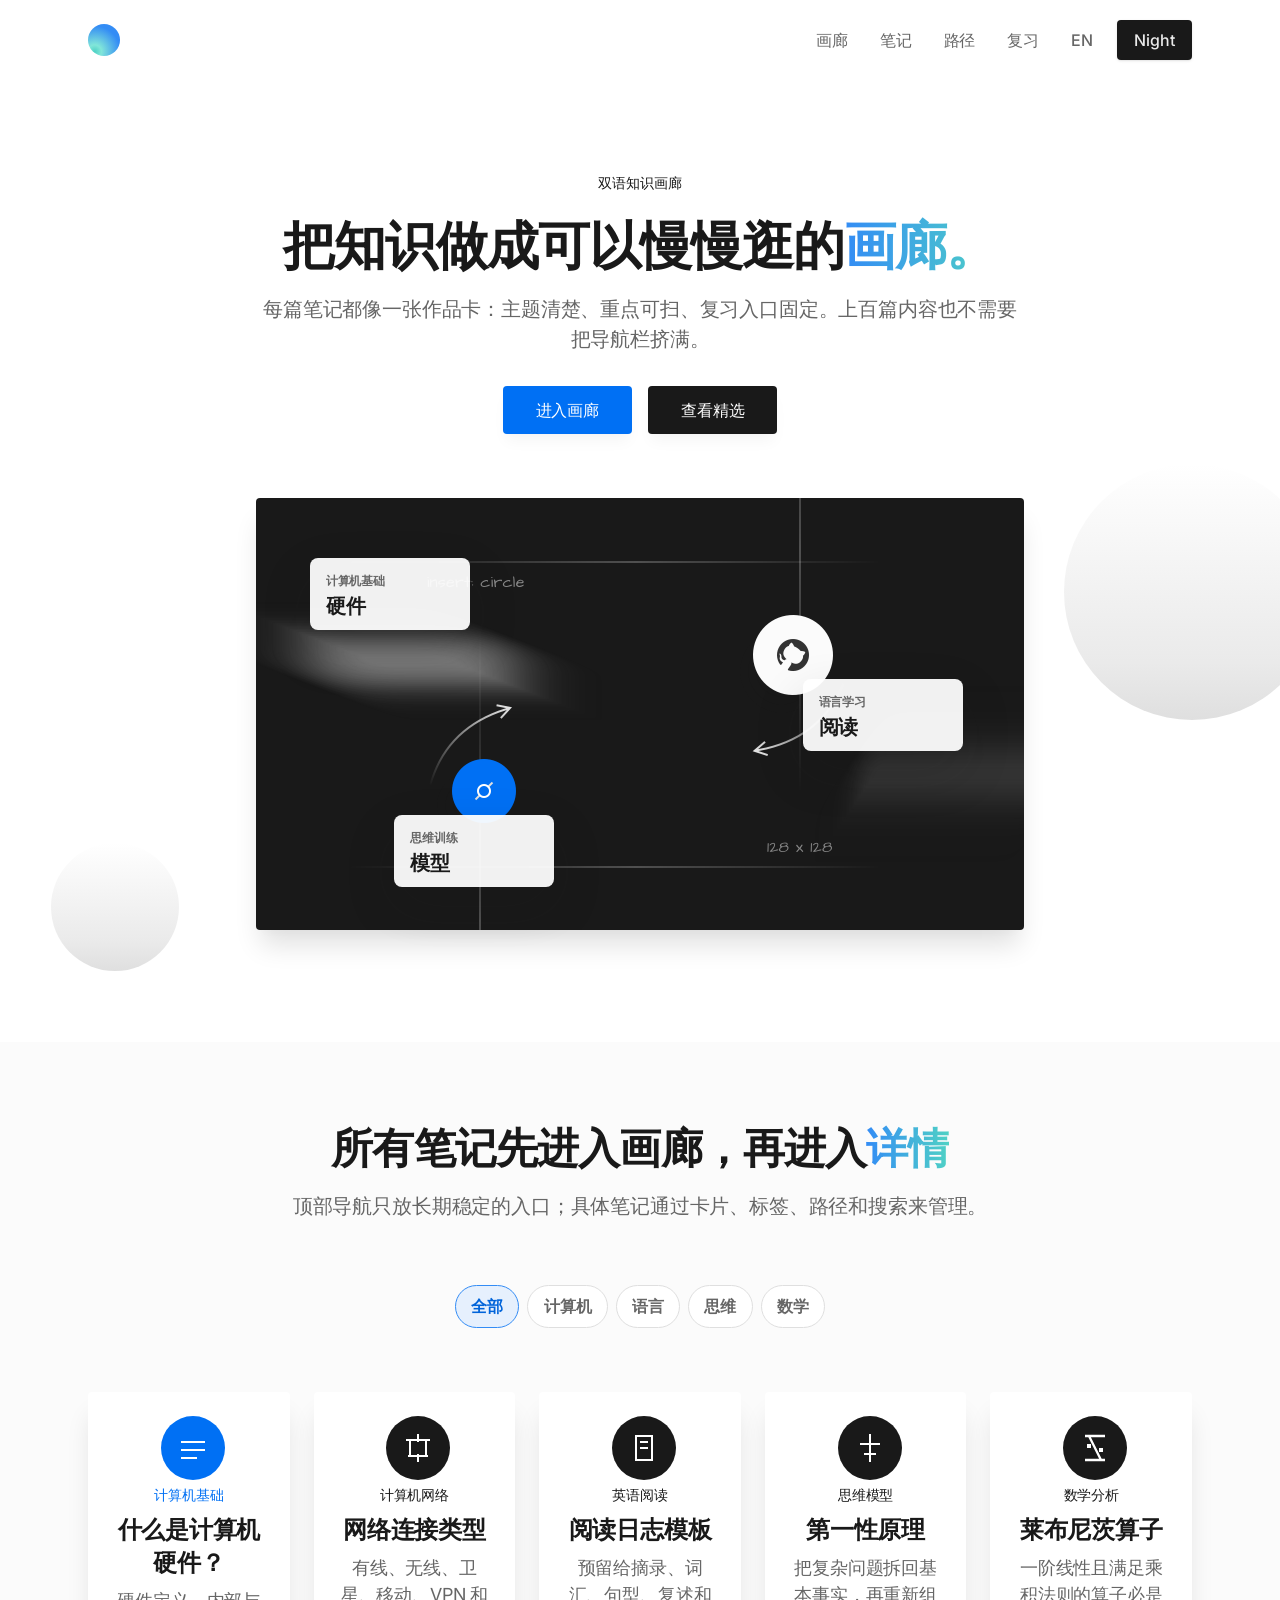
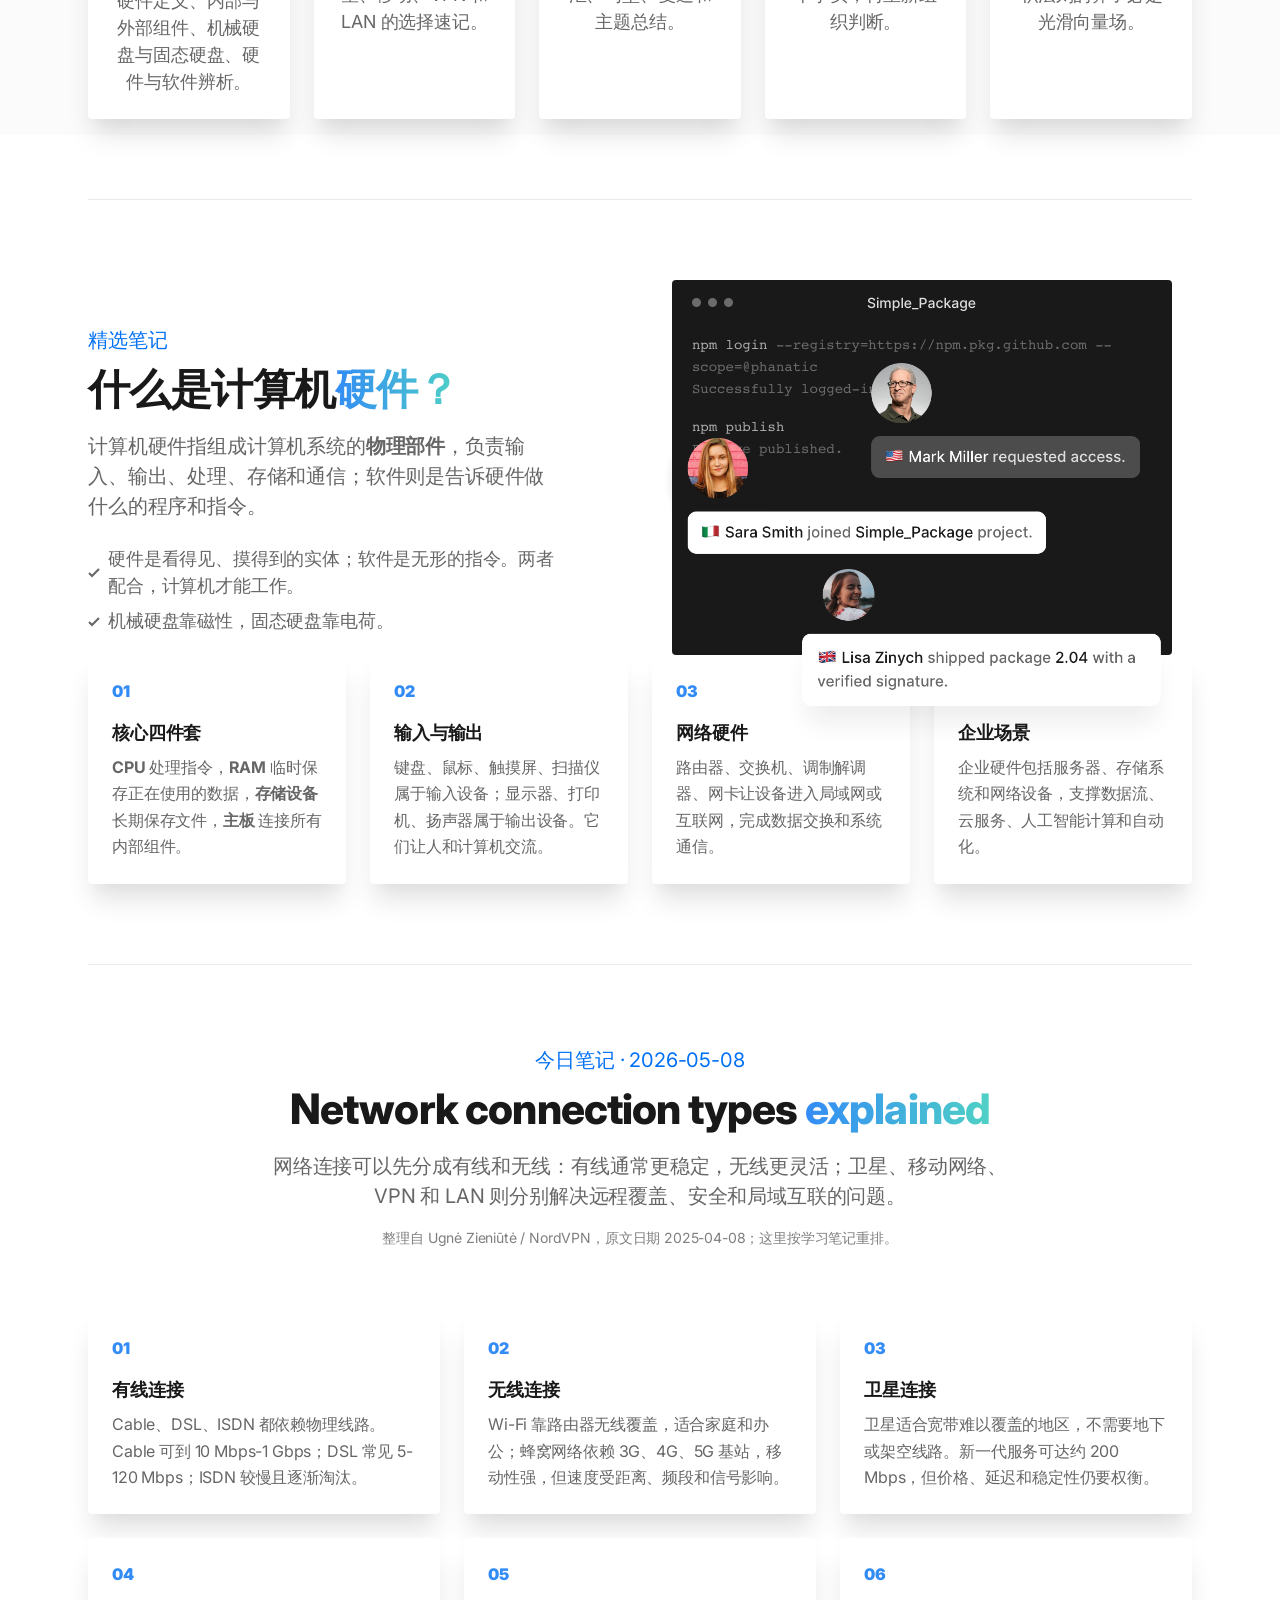
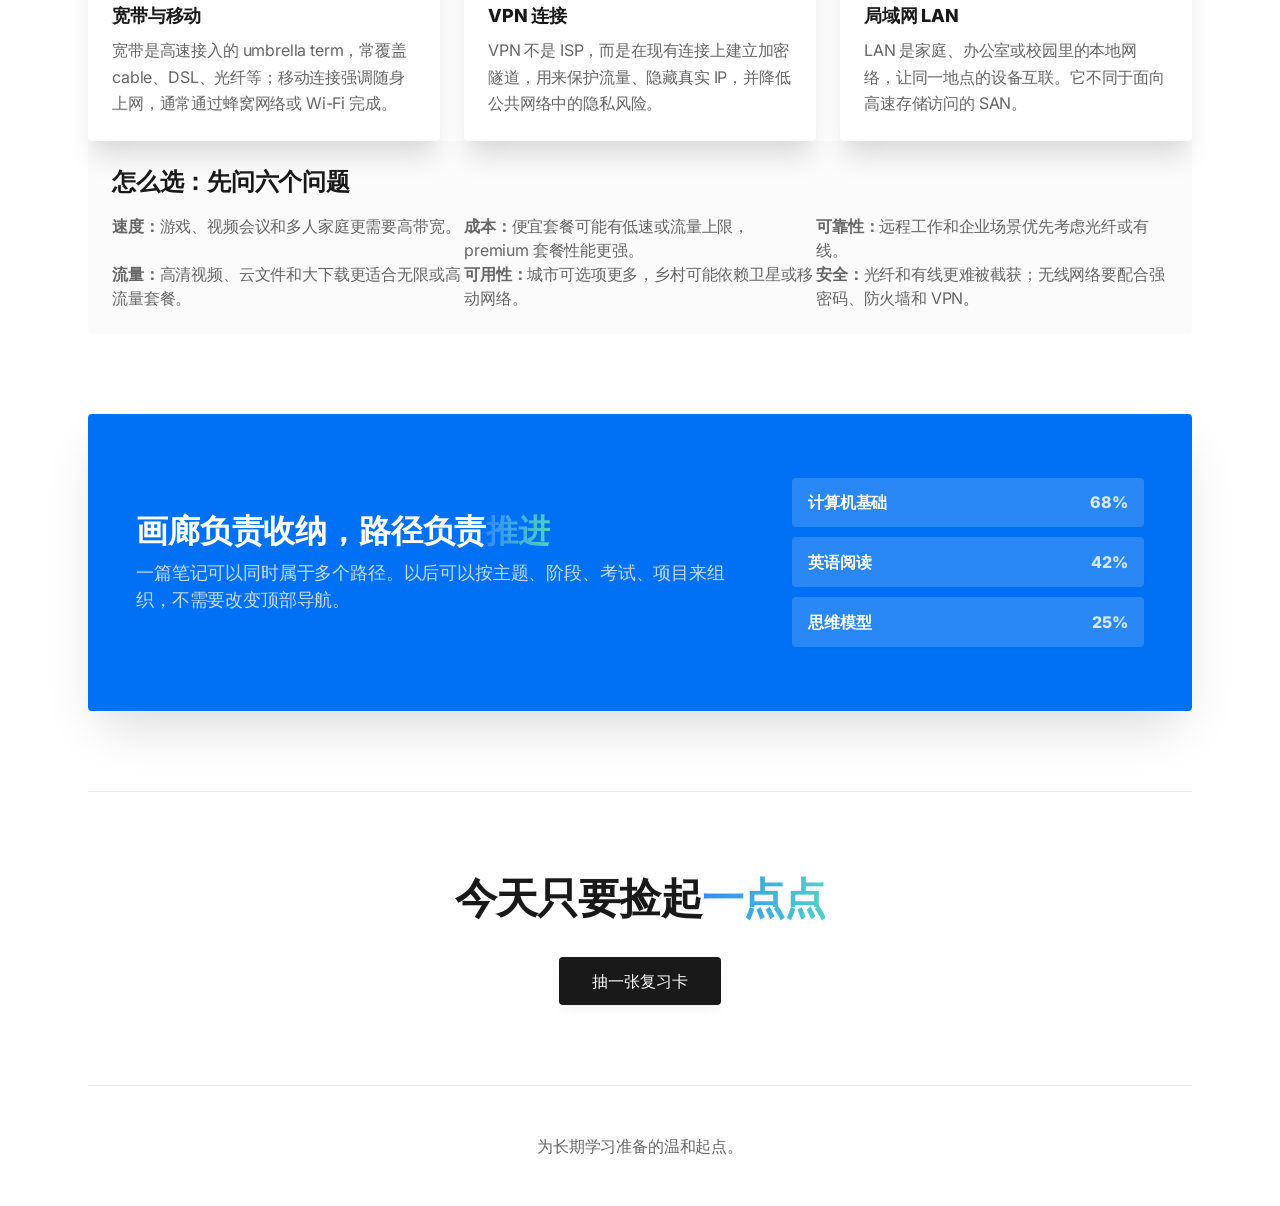
==== commit 4ebb042b: "Add Leibniz operator math note" ====
--- a/index.html
+++ b/index.html
@@ -139,9 +139,10 @@
                 <button class="filter-chip" type="button" data-filter="computer" data-i18n="filterComputer">计算机</button>
                 <button class="filter-chip" type="button" data-filter="language" data-i18n="filterLanguage">语言</button>
                 <button class="filter-chip" type="button" data-filter="thinking" data-i18n="filterThinking">思维</button>
-              </div>
-
-              <div class="max-w-sm mx-auto grid gap-6 md:grid-cols-2 lg:grid-cols-4 items-stretch md:max-w-3xl lg:max-w-none">
+                <button class="filter-chip" type="button" data-filter="math" data-i18n="filterMath">数学</button>
+              </div>
+
+              <div class="notes-gallery-grid max-w-sm mx-auto grid gap-6 items-stretch md:max-w-3xl lg:max-w-none">
                 <a class="relative flex flex-col items-center p-6 bg-white rounded shadow-xl note-card" href="./notes/computer-hardware.html" data-category="computer">
                   <div class="w-16 h-16 p-1 -mt-1 mb-2">
                     <svg class="w-16 h-16" viewBox="0 0 64 64" xmlns="http://www.w3.org/2000/svg"><rect class="fill-current text-blue-600" width="64" height="64" rx="32"/><path class="stroke-current text-white" d="M20 26h24M20 34h24M20 42h16" stroke-width="2" fill="none"/></svg>
@@ -176,6 +177,15 @@
                   <span class="text-sm font-semibold text-blue-700 mb-2" data-i18n="cardThinkingKind">思维模型</span>
                   <h3 class="h4 mb-2 text-center" data-i18n="cardThinkingTitle">第一性原理</h3>
                   <p class="text-lg text-gray-600 text-center" data-i18n="cardThinkingText">把复杂问题拆回基本事实，再重新组织判断。</p>
+                </a>
+
+                <a class="relative flex flex-col items-center p-6 bg-white rounded shadow-xl note-card" href="./notes/leibniz-operator.html" data-category="math">
+                  <div class="w-16 h-16 p-1 -mt-1 mb-2">
+                    <svg class="w-16 h-16" viewBox="0 0 64 64" xmlns="http://www.w3.org/2000/svg"><rect class="fill-current text-teal-600" width="64" height="64" rx="32"/><path class="stroke-current text-white" d="M22 20h20M26 20l12 24M22 44h20" stroke-width="2.3" fill="none"/><path class="fill-current text-white" d="M24 28h4v4h-4zM36 32h4v4h-4z"/></svg>
+                  </div>
+                  <span class="text-sm font-semibold text-teal-600 mb-2" data-i18n="cardLeibnizKind">数学分析</span>
+                  <h3 class="h4 mb-2 text-center" data-i18n="cardLeibnizTitle">莱布尼茨算子</h3>
+                  <p class="text-lg text-gray-600 text-center" data-i18n="cardLeibnizText">一阶线性且满足乘积法则的算子必是光滑向量场。</p>
                 </a>
               </div>
             </div>
--- a/notes.css
+++ b/notes.css
@@ -100,6 +100,36 @@
   max-width: 18rem;
 }
 
+.notes-gallery-grid {
+  grid-template-columns: 1fr;
+}
+
+@media (min-width: 768px) {
+  .notes-gallery-grid {
+    grid-template-columns: repeat(2, minmax(0, 1fr));
+  }
+}
+
+@media (min-width: 1024px) {
+  .notes-gallery-grid {
+    grid-template-columns: repeat(5, minmax(0, 1fr));
+  }
+}
+
+.math-note mjx-container[jax="CHTML"][display="true"],
+.math-note mjx-container[jax="SVG"][display="true"] {
+  overflow-x: auto;
+  overflow-y: hidden;
+  padding: 0.35rem 0;
+}
+
+.math-box {
+  border-radius: 0.25rem;
+  border: 1px solid #d9e3f0;
+  background: #f8fbff;
+  padding: 1rem;
+}
+
 .review-card {
   border-radius: 0.25rem;
   background: #fff;
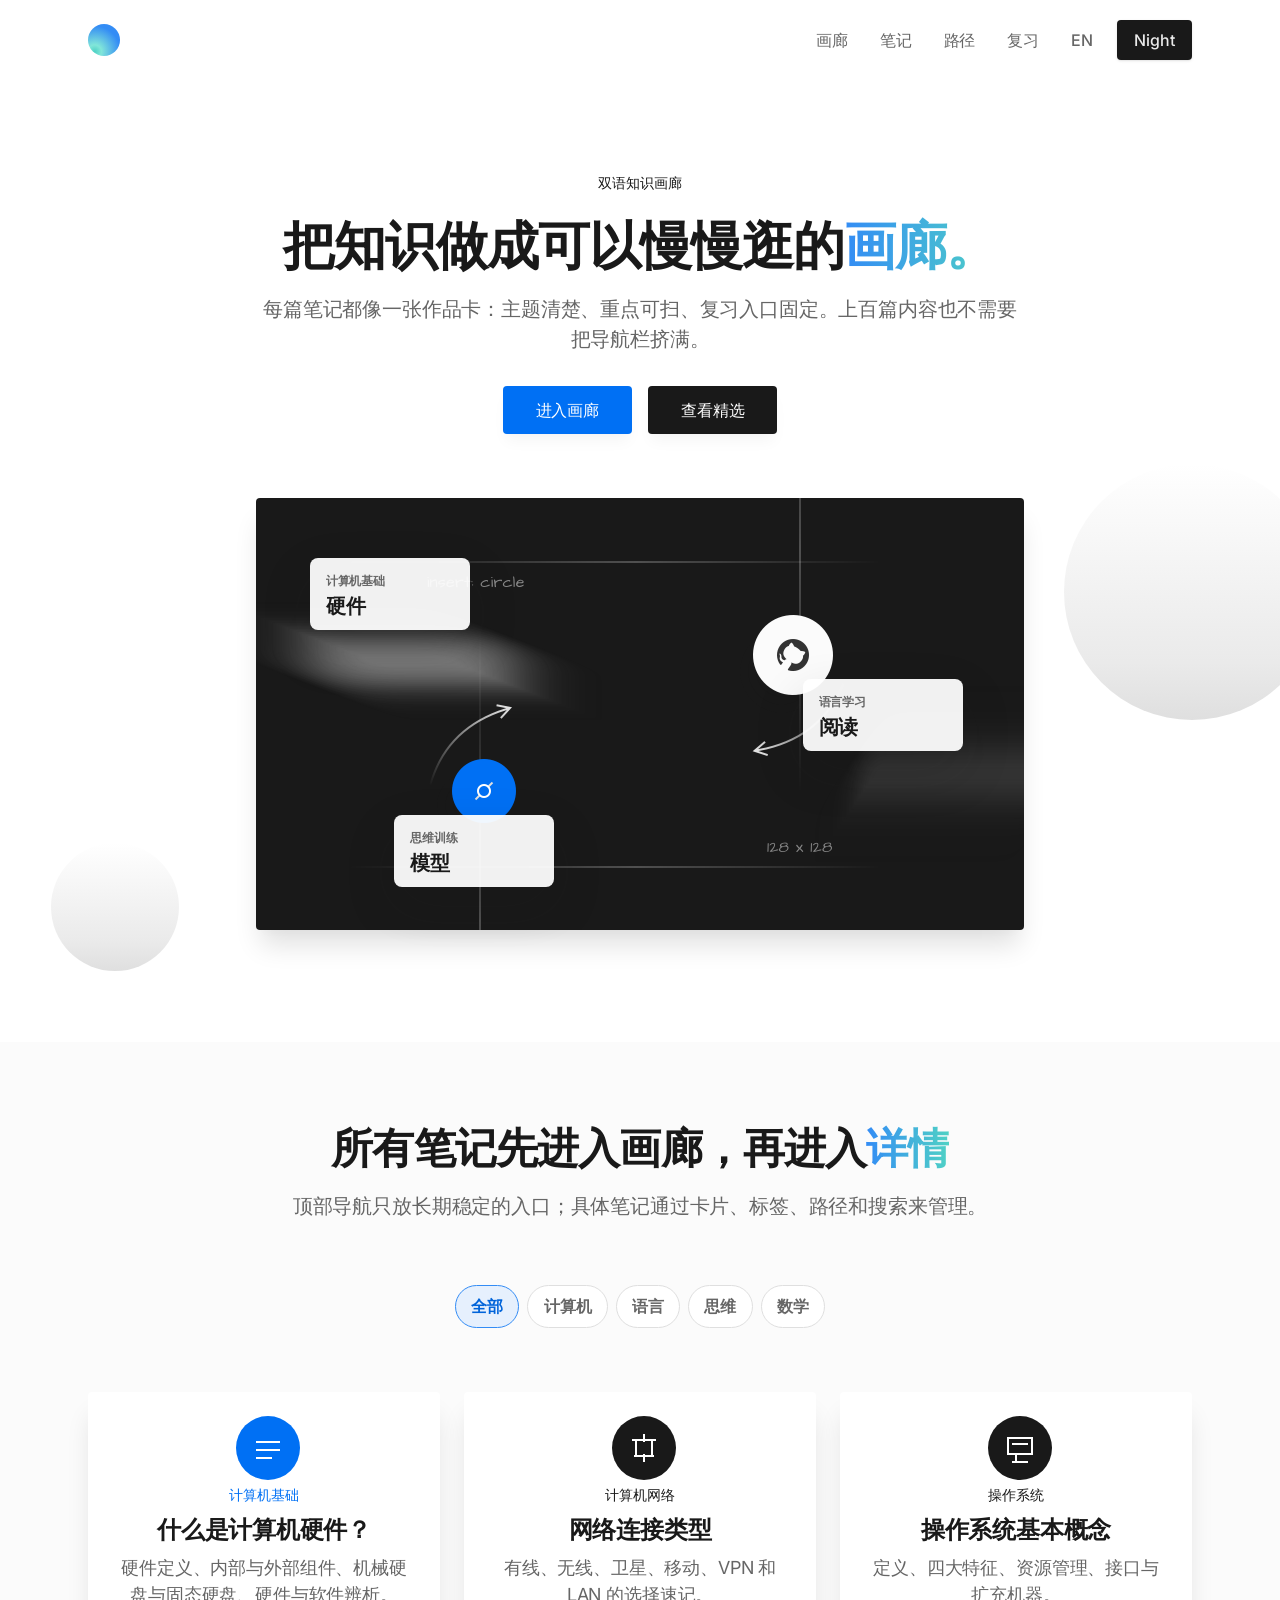
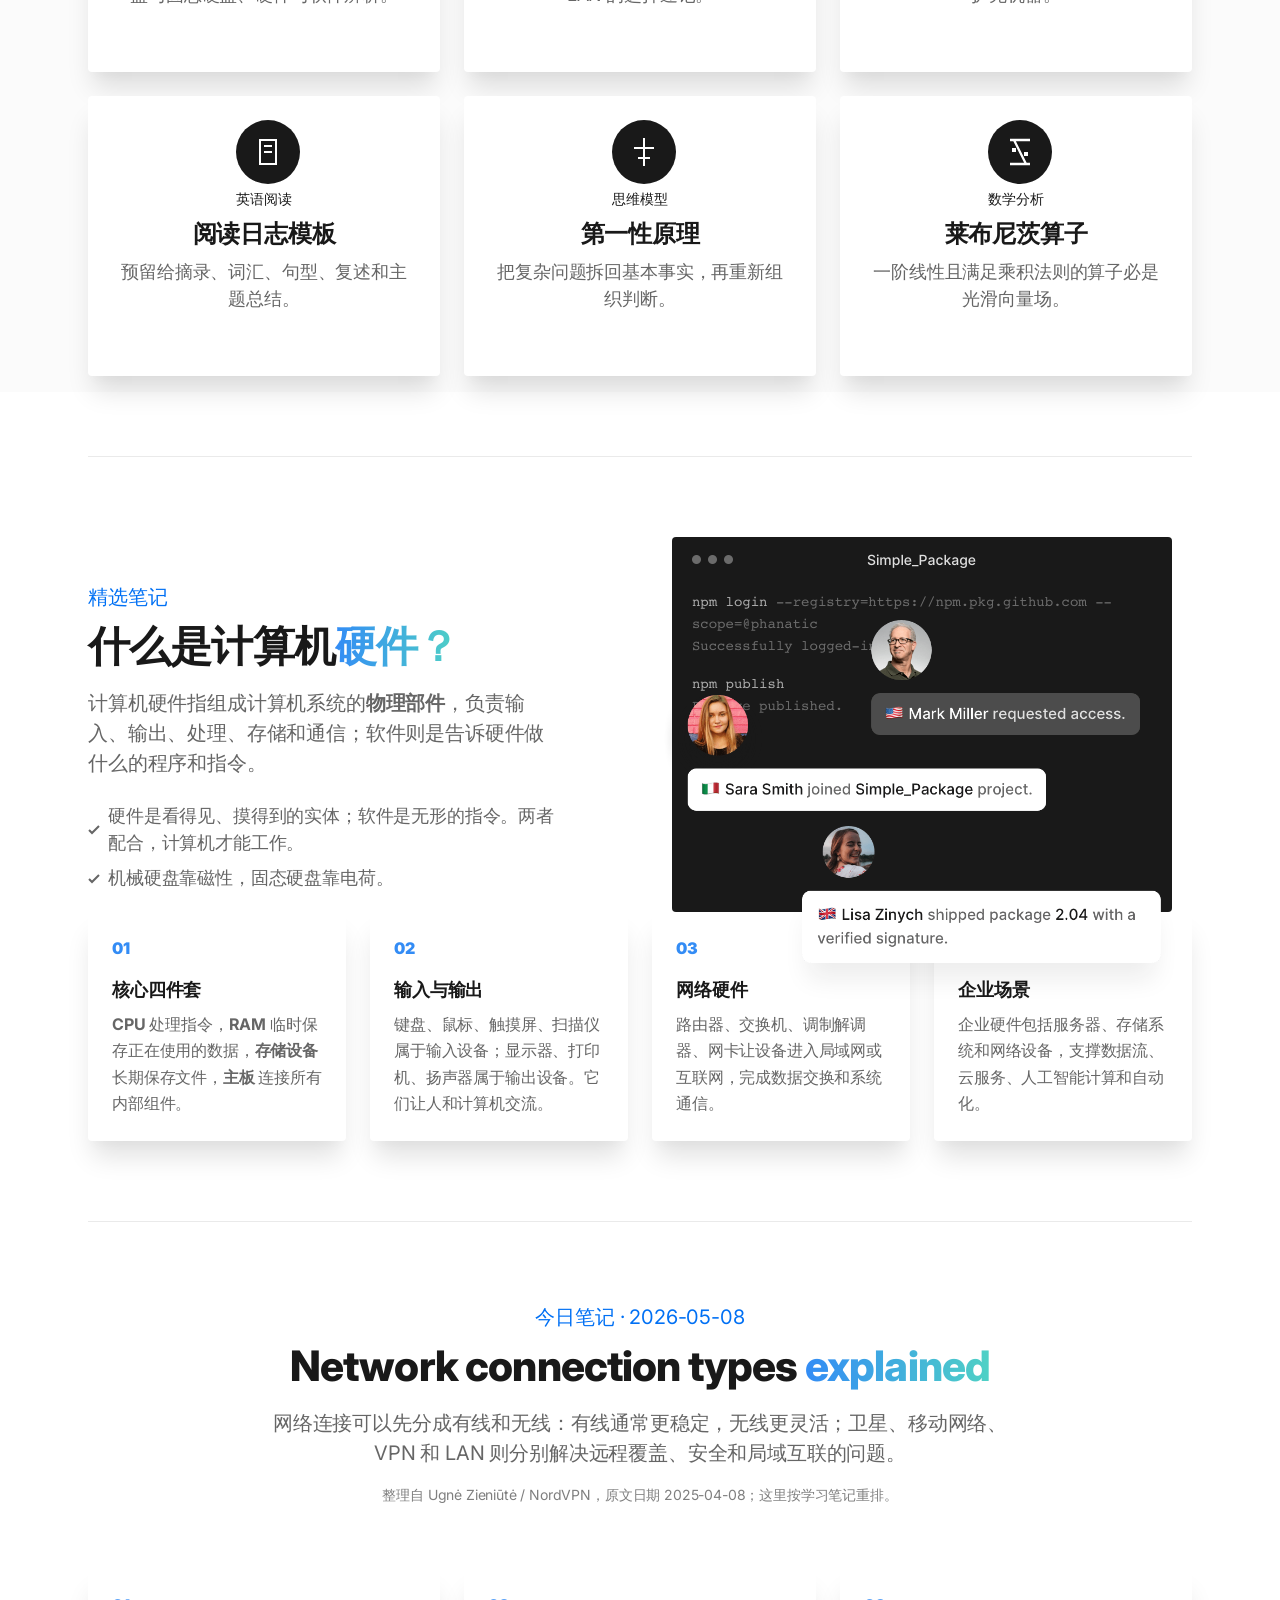
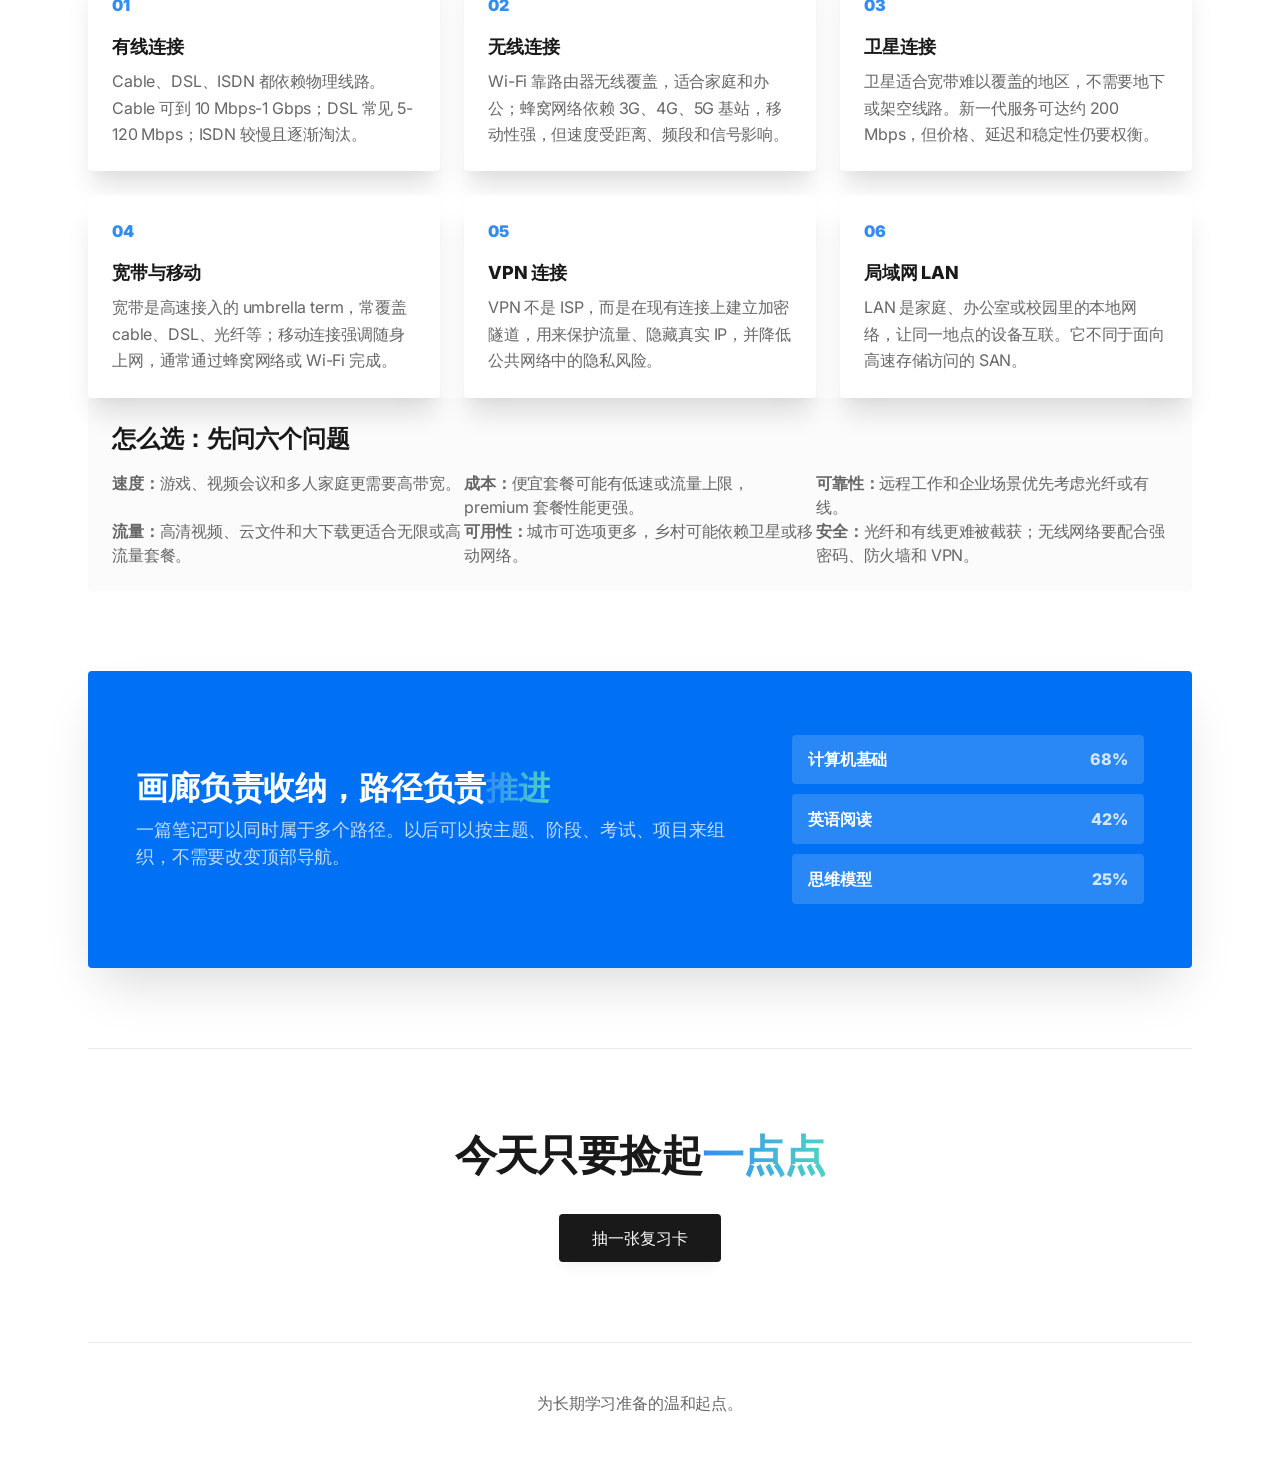
==== commit 2fc0543a: "Add operating system basics note" ====
--- a/index.html
+++ b/index.html
@@ -161,6 +161,15 @@
                   <p class="text-lg text-gray-600 text-center" data-i18n="cardNetworkText">有线、无线、卫星、移动、VPN 和 LAN 的选择速记。</p>
                 </a>
 
+                <a class="relative flex flex-col items-center p-6 bg-white rounded shadow-xl note-card" href="./notes/os-basics.html" data-category="computer">
+                  <div class="w-16 h-16 p-1 -mt-1 mb-2">
+                    <svg class="w-16 h-16" viewBox="0 0 64 64" xmlns="http://www.w3.org/2000/svg"><rect class="fill-current text-blue-800" width="64" height="64" rx="32"/><path class="stroke-current text-white" d="M20 22h24v16H20zM24 46h16M28 38v8M24 28h16" stroke-width="2" fill="none"/></svg>
+                  </div>
+                  <span class="text-sm font-semibold text-blue-800 mb-2" data-i18n="cardOsKind">操作系统</span>
+                  <h3 class="h4 mb-2 text-center" data-i18n="cardOsTitle">操作系统基本概念</h3>
+                  <p class="text-lg text-gray-600 text-center" data-i18n="cardOsText">定义、四大特征、资源管理、接口与扩充机器。</p>
+                </a>
+
                 <a class="relative flex flex-col items-center p-6 bg-white rounded shadow-xl note-card" href="./notes/reading-log-template.html" data-category="language">
                   <div class="w-16 h-16 p-1 -mt-1 mb-2">
                     <svg class="w-16 h-16" viewBox="0 0 64 64" xmlns="http://www.w3.org/2000/svg"><rect class="fill-current text-teal-500" width="64" height="64" rx="32"/><path class="stroke-current text-white" d="M24 20h16v24H24zM28 26h8M28 32h8" stroke-width="2" fill="none"/></svg>
--- a/notes.css
+++ b/notes.css
@@ -112,7 +112,7 @@
 
 @media (min-width: 1024px) {
   .notes-gallery-grid {
-    grid-template-columns: repeat(5, minmax(0, 1fr));
+    grid-template-columns: repeat(auto-fit, minmax(18rem, 1fr));
   }
 }
 
